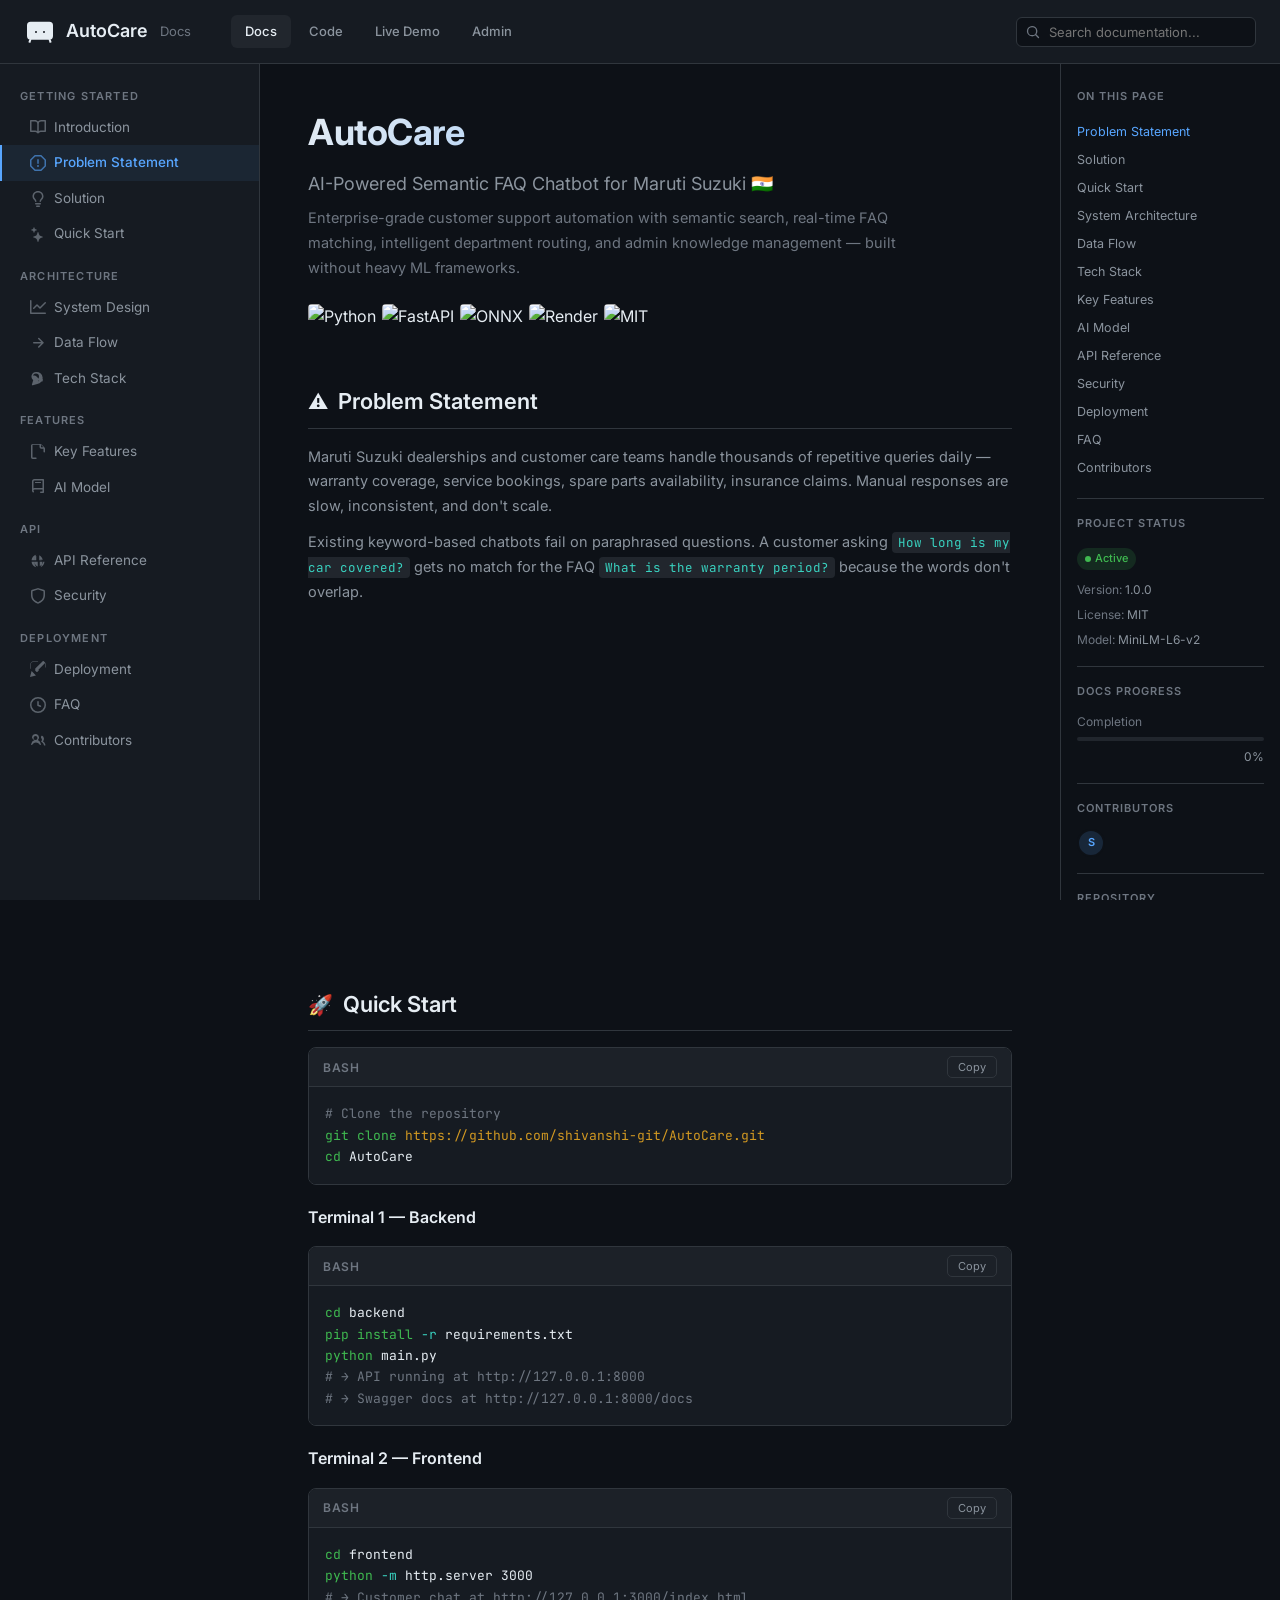
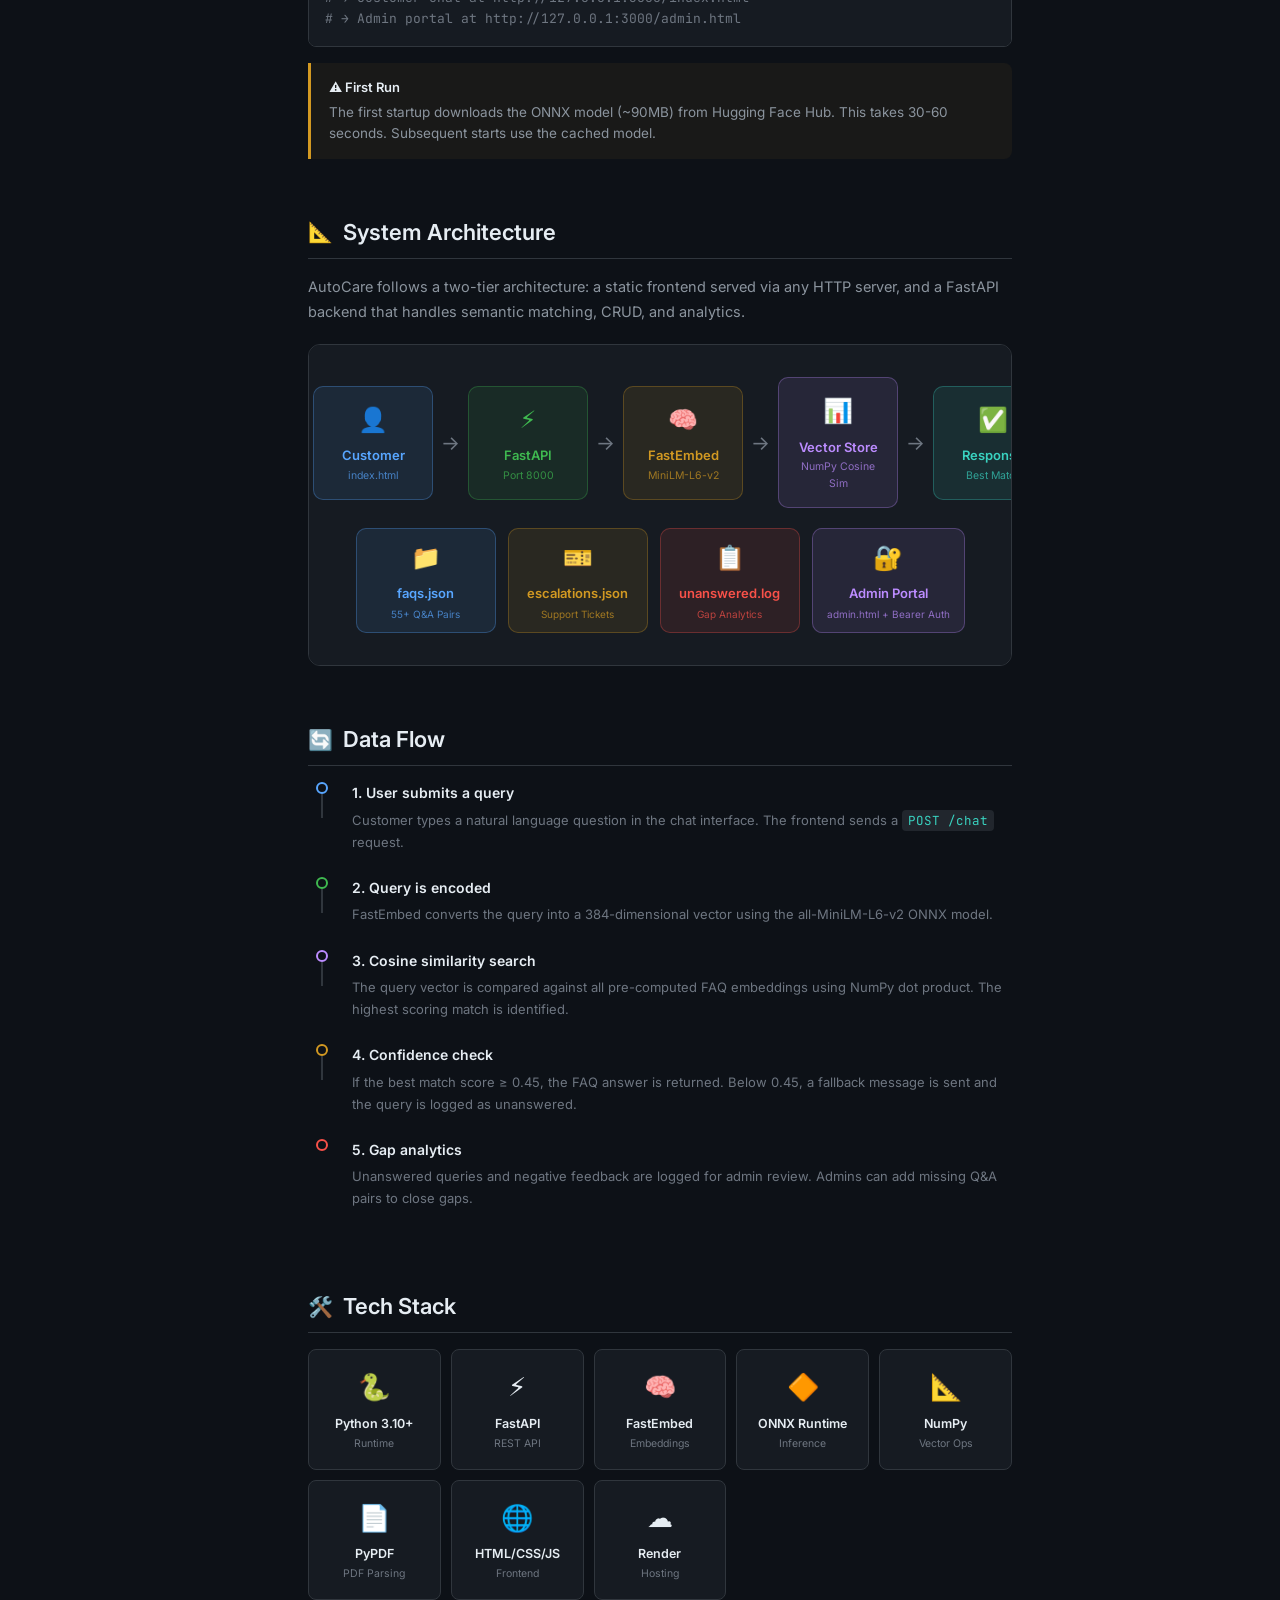
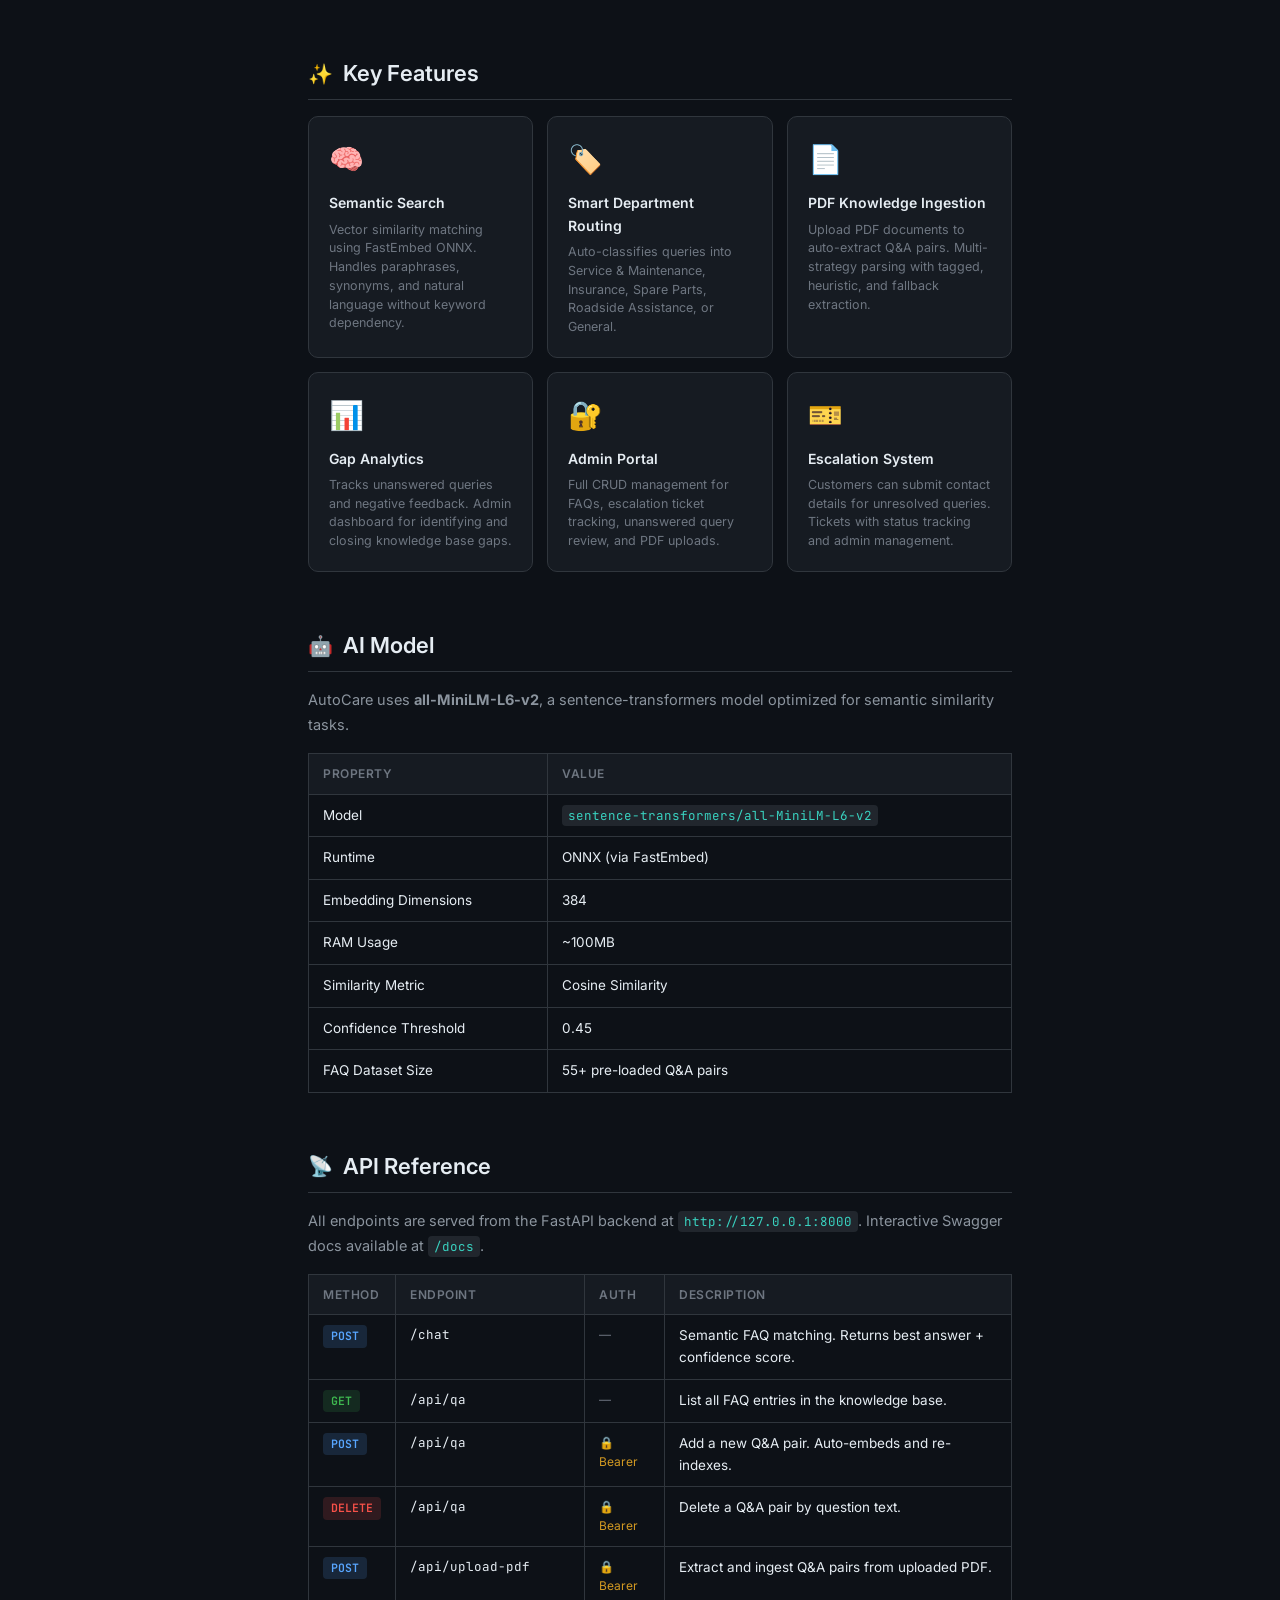
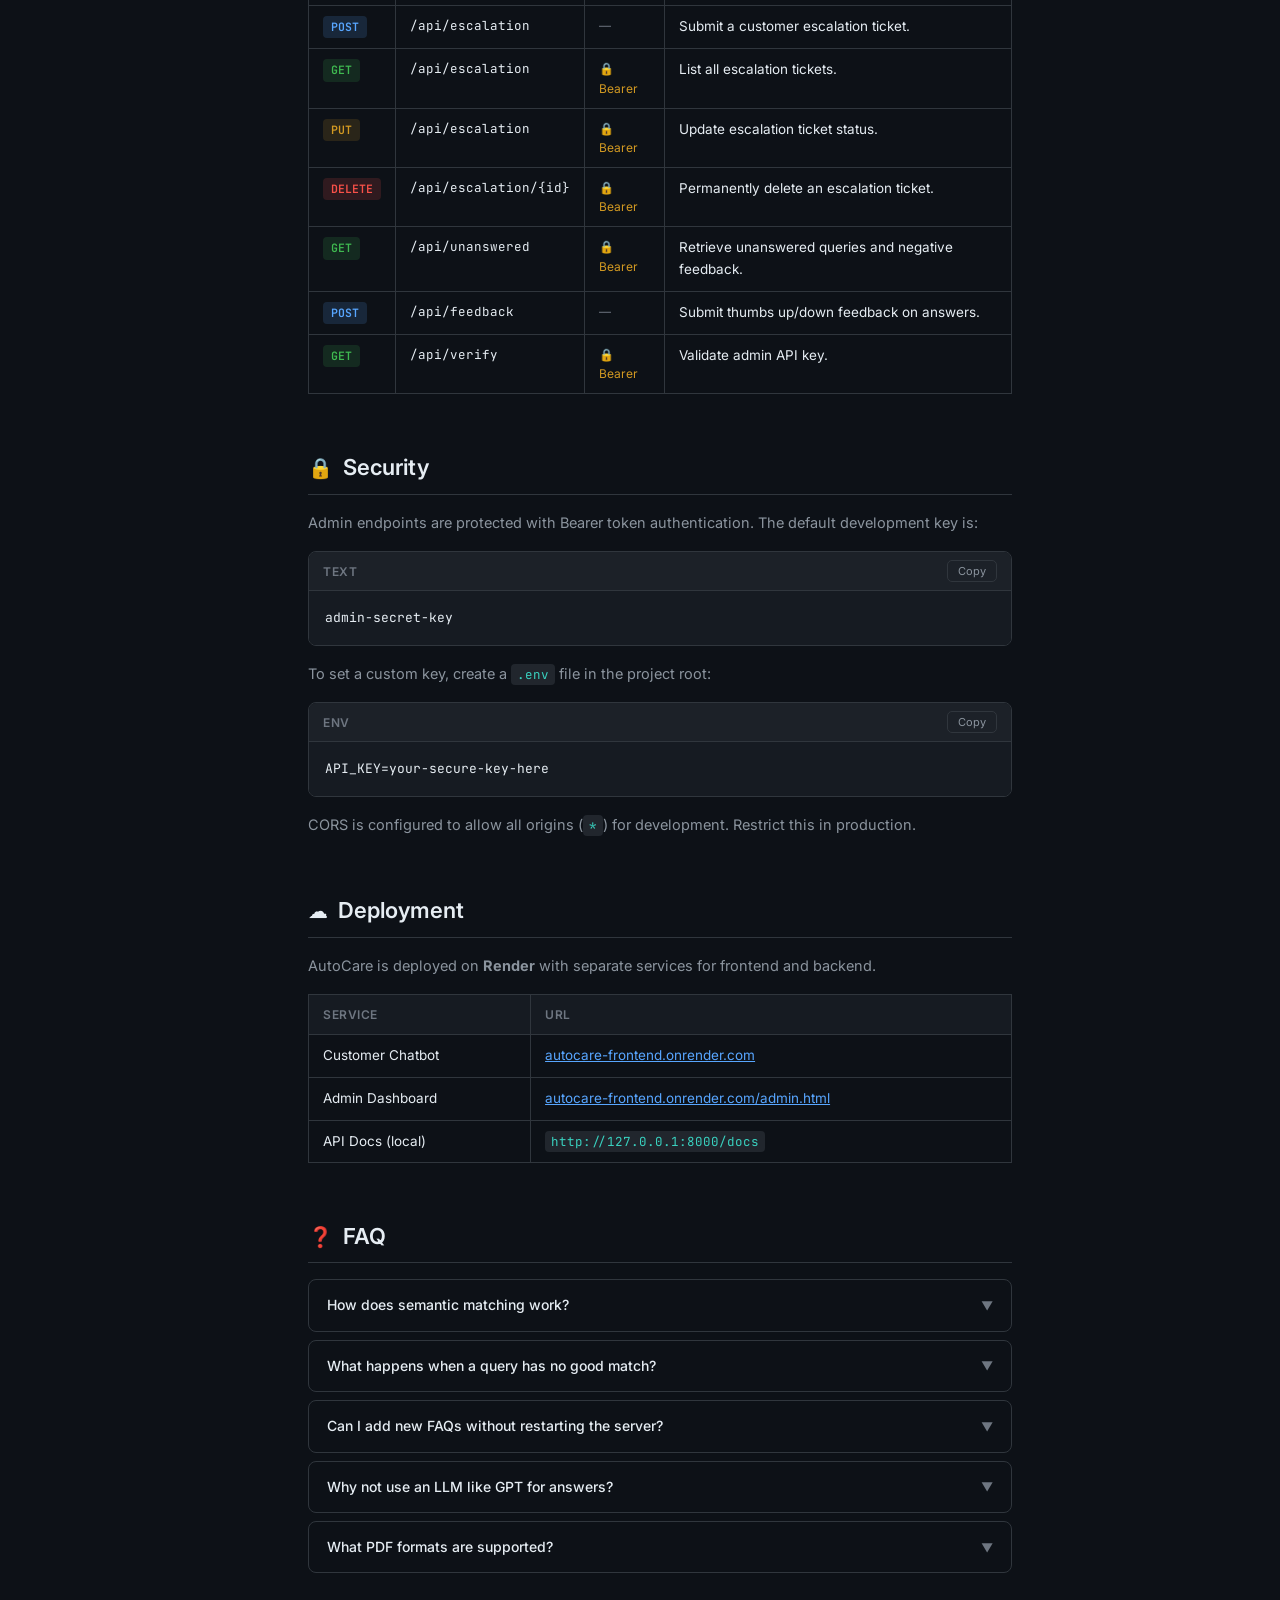
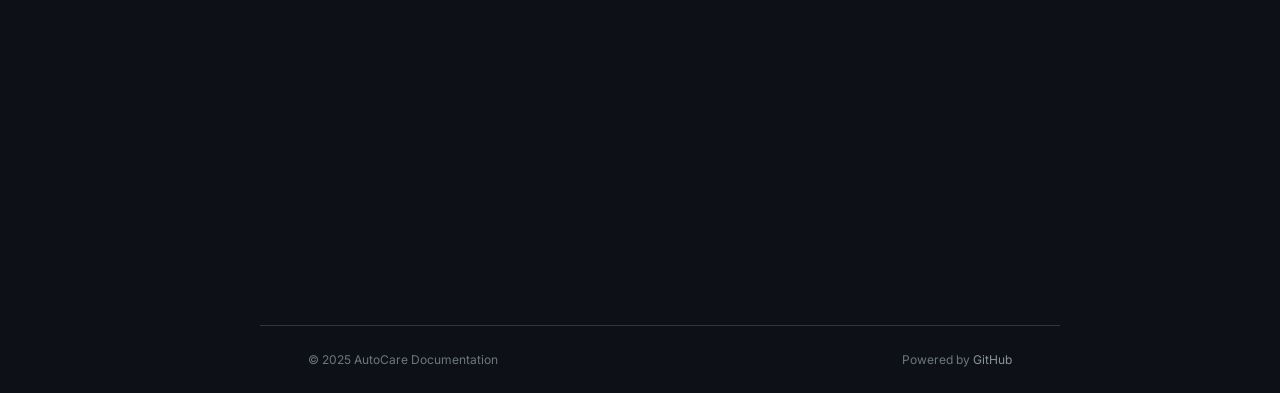
==== index.html @ bcc0ef12 "deploy: b92d2dbecb8e36f8b2dfcc1d4e31502a2086444e" ====
<!DOCTYPE html>
<html lang="en">
<head>
<meta charset="UTF-8">
<meta name="viewport" content="width=device-width, initial-scale=1.0">
<title>AutoCare Docs — AI-Powered FAQ Chatbot</title>
<meta name="description" content="Documentation for AutoCare — semantic FAQ matching chatbot and admin portal for Maruti Suzuki.">
<link rel="preconnect" href="https://fonts.googleapis.com">
<link href="https://fonts.googleapis.com/css2?family=Inter:wght@300;400;500;600;700&family=JetBrains+Mono:wght@400;500&display=swap" rel="stylesheet">
<style>
*,*::before,*::after{box-sizing:border-box;margin:0;padding:0}
:root{
  --bg:#0d1117;--bg-secondary:#161b22;--bg-tertiary:#1c2128;--bg-card:#21262d;
  --border:#30363d;--border-light:#484f58;
  --text:#e6edf3;--text-secondary:#8b949e;--text-muted:#6e7681;
  --accent:#58a6ff;--accent-green:#3fb950;--accent-purple:#bc8cff;
  --accent-orange:#d29922;--accent-red:#f85149;--accent-cyan:#39d2c0;
  --accent-pink:#f778ba;
  --code-bg:#161b22;
  --sidebar-w:260px;--right-sidebar-w:220px;--nav-h:64px;
  --font:'Inter',system-ui,-apple-system,sans-serif;
  --mono:'JetBrains Mono','Fira Code',monospace;
}
html{scroll-behavior:smooth;scroll-padding-top:80px}
body{font-family:var(--font);background:var(--bg);color:var(--text);line-height:1.6;overflow-x:hidden}

/* ===== LOADER ===== */
#loader{position:fixed;inset:0;background:var(--bg);z-index:9999;display:flex;align-items:center;justify-content:center;flex-direction:column;gap:20px;transition:opacity .5s,visibility .5s}
#loader.hidden{opacity:0;visibility:hidden}
.loader-spinner{width:44px;height:44px;border:3px solid var(--border);border-top-color:var(--accent);border-radius:50%;animation:spin .8s linear infinite}
.loader-text{color:var(--text-secondary);font-size:14px;letter-spacing:1px}
@keyframes spin{to{transform:rotate(360deg)}}

/* ===== TOP NAV ===== */
.topnav{position:fixed;top:0;left:0;right:0;height:var(--nav-h);background:var(--bg-secondary);border-bottom:1px solid var(--border);display:flex;align-items:center;padding:0 24px;z-index:100;gap:16px;backdrop-filter:blur(12px)}
.topnav-logo{display:flex;align-items:center;gap:10px;text-decoration:none;color:var(--text);font-weight:600;font-size:18px;flex-shrink:0}
.topnav-logo svg{width:32px;height:32px;fill:var(--text)}
.topnav-tabs{display:flex;gap:4px;margin-left:24px}
.topnav-tab{padding:6px 14px;color:var(--text-secondary);text-decoration:none;font-size:13px;font-weight:500;border-radius:6px;transition:all .2s}
.topnav-tab:hover{background:var(--bg-card);color:var(--text)}
.topnav-tab.active{color:var(--text);background:var(--bg-card)}
.topnav-search{margin-left:auto;position:relative;flex-shrink:0}
.topnav-search input{background:var(--bg);border:1px solid var(--border);border-radius:6px;padding:6px 12px 6px 32px;color:var(--text);font-size:13px;width:240px;outline:none;font-family:var(--font);transition:border-color .2s}
.topnav-search input:focus{border-color:var(--accent)}
.topnav-search svg{position:absolute;left:10px;top:50%;transform:translateY(-50%);width:14px;height:14px;fill:var(--text-muted)}

/* ===== LAYOUT ===== */
.layout{display:flex;margin-top:var(--nav-h);min-height:calc(100vh - var(--nav-h))}

/* ===== LEFT SIDEBAR ===== */
.sidebar{position:fixed;top:var(--nav-h);left:0;width:var(--sidebar-w);height:calc(100vh - var(--nav-h));background:var(--bg-secondary);border-right:1px solid var(--border);overflow-y:auto;padding:16px 0;z-index:50;transition:transform .3s}
.sidebar::-webkit-scrollbar{width:4px}
.sidebar::-webkit-scrollbar-thumb{background:var(--border);border-radius:4px}
.sidebar-group{margin-bottom:8px}
.sidebar-group-title{padding:8px 20px 4px;font-size:11px;font-weight:600;text-transform:uppercase;letter-spacing:1.2px;color:var(--text-muted)}
.sidebar-link{display:flex;align-items:center;gap:8px;padding:7px 20px 7px 28px;font-size:13.5px;color:var(--text-secondary);text-decoration:none;border-left:2px solid transparent;transition:all .15s;cursor:pointer}
.sidebar-link:hover{color:var(--text);background:rgba(88,166,255,.06)}
.sidebar-link.active{color:var(--accent);border-left-color:var(--accent);background:rgba(88,166,255,.08);font-weight:500}
.sidebar-link svg{width:16px;height:16px;flex-shrink:0;opacity:.6}

/* ===== MAIN CONTENT ===== */
.main{margin-left:var(--sidebar-w);margin-right:var(--right-sidebar-w);flex:1;padding:40px 48px 80px;max-width:900px;min-width:0}

/* ===== RIGHT SIDEBAR ===== */
.right-sidebar{position:fixed;top:var(--nav-h);right:0;width:var(--right-sidebar-w);height:calc(100vh - var(--nav-h));padding:24px 16px;overflow-y:auto;border-left:1px solid var(--border);background:var(--bg)}
.right-sidebar::-webkit-scrollbar{width:4px}
.right-sidebar::-webkit-scrollbar-thumb{background:var(--border);border-radius:4px}
.right-title{font-size:11px;font-weight:600;text-transform:uppercase;letter-spacing:1px;color:var(--text-muted);margin-bottom:12px}
.right-link{display:block;padding:4px 0;font-size:12.5px;color:var(--text-secondary);text-decoration:none;transition:color .15s}
.right-link:hover,.right-link.active{color:var(--accent)}
.right-divider{border:none;border-top:1px solid var(--border);margin:16px 0}
.right-meta{font-size:12px;color:var(--text-muted);margin-bottom:6px}
.right-meta span{color:var(--text-secondary)}
.status-badge{display:inline-flex;align-items:center;gap:4px;font-size:11px;font-weight:500;padding:2px 8px;border-radius:12px;background:rgba(63,185,80,.15);color:var(--accent-green)}
.status-dot{width:6px;height:6px;border-radius:50%;background:var(--accent-green);animation:pulse-dot 2s infinite}
@keyframes pulse-dot{0%,100%{opacity:1}50%{opacity:.4}}
.contributor-row{display:flex;gap:-4px;margin-top:8px}
.contributor-avatar{width:28px;height:28px;border-radius:50%;background:var(--bg-card);border:2px solid var(--bg);display:flex;align-items:center;justify-content:center;font-size:11px;font-weight:600;color:var(--accent);margin-left:-6px}
.contributor-avatar:first-child{margin-left:0}
.progress-bar{height:4px;background:var(--bg-card);border-radius:4px;overflow:hidden;margin:6px 0}
.progress-fill{height:100%;border-radius:4px;background:linear-gradient(90deg,var(--accent),var(--accent-green));transition:width 1.5s ease}

/* ===== SECTION STYLES ===== */
.section{margin-bottom:56px;opacity:0;transform:translateY(16px);transition:opacity .5s,transform .5s}
.section.visible{opacity:1;transform:translateY(0)}

h1{font-size:36px;font-weight:700;letter-spacing:-.5px;margin-bottom:8px;background:linear-gradient(135deg,var(--text),var(--accent));-webkit-background-clip:text;-webkit-text-fill-color:transparent;background-clip:text}
.subtitle{font-size:18px;color:var(--text-secondary);font-weight:400;margin-bottom:8px}
.description{font-size:14.5px;color:var(--text-muted);line-height:1.7;margin-bottom:24px;max-width:640px}
h2{font-size:22px;font-weight:600;margin-bottom:16px;padding-bottom:8px;border-bottom:1px solid var(--border);display:flex;align-items:center;gap:10px}
h2 .section-icon{font-size:20px}
h3{font-size:16px;font-weight:600;margin:20px 0 10px;color:var(--text)}
p{font-size:14.5px;color:var(--text-secondary);margin-bottom:12px;line-height:1.7}

/* ===== BADGE ROW ===== */
.badge-row{display:flex;flex-wrap:wrap;gap:6px;margin-bottom:28px}
.badge{height:24px;border-radius:4px}

/* ===== ARCHITECTURE DIAGRAM ===== */
.arch-diagram{background:var(--bg-secondary);border:1px solid var(--border);border-radius:12px;padding:32px 24px;margin:20px 0;overflow-x:auto}
.arch-flow{display:flex;align-items:center;justify-content:center;gap:0;flex-wrap:nowrap;min-width:700px}
.arch-node{padding:14px 18px;border-radius:10px;text-align:center;min-width:120px;position:relative;border:1px solid;transition:transform .2s,box-shadow .2s}
.arch-node:hover{transform:translateY(-2px);box-shadow:0 8px 24px rgba(0,0,0,.3)}
.arch-node .node-icon{font-size:24px;margin-bottom:6px}
.arch-node .node-title{font-size:13px;font-weight:600;margin-bottom:2px}
.arch-node .node-sub{font-size:10.5px;opacity:.7}
.node-blue{background:rgba(88,166,255,.1);border-color:rgba(88,166,255,.3);color:var(--accent)}
.node-green{background:rgba(63,185,80,.1);border-color:rgba(63,185,80,.3);color:var(--accent-green)}
.node-orange{background:rgba(210,153,34,.1);border-color:rgba(210,153,34,.3);color:var(--accent-orange)}
.node-purple{background:rgba(188,140,255,.1);border-color:rgba(188,140,255,.3);color:var(--accent-purple)}
.node-cyan{background:rgba(57,210,192,.1);border-color:rgba(57,210,192,.3);color:var(--accent-cyan)}
.node-red{background:rgba(248,81,73,.1);border-color:rgba(248,81,73,.3);color:var(--accent-red)}
.arch-arrow{color:var(--text-muted);font-size:20px;padding:0 8px;flex-shrink:0}
.arch-storage{display:flex;gap:12px;justify-content:center;margin-top:20px;flex-wrap:wrap}
.arch-storage .arch-node{min-width:140px;padding:10px 14px}
.arch-storage .node-sub{font-size:10px}

/* ===== FEATURE CARDS ===== */
.feature-grid{display:grid;grid-template-columns:repeat(auto-fit,minmax(220px,1fr));gap:14px;margin:16px 0}
.feature-card{background:var(--bg-secondary);border:1px solid var(--border);border-radius:10px;padding:20px;transition:all .25s;cursor:default;position:relative;overflow:hidden}
.feature-card::before{content:'';position:absolute;top:0;left:0;right:0;height:2px;background:linear-gradient(90deg,var(--accent),var(--accent-green));opacity:0;transition:opacity .25s}
.feature-card:hover{border-color:var(--border-light);transform:translateY(-2px);box-shadow:0 8px 24px rgba(0,0,0,.2)}
.feature-card:hover::before{opacity:1}
.feature-icon{font-size:28px;margin-bottom:10px}
.feature-card h4{font-size:14px;font-weight:600;margin-bottom:6px}
.feature-card p{font-size:12.5px;color:var(--text-muted);margin:0;line-height:1.5}

/* ===== CODE BLOCKS ===== */
.code-block{position:relative;margin:16px 0;border-radius:8px;overflow:hidden;border:1px solid var(--border)}
.code-header{display:flex;align-items:center;justify-content:space-between;padding:8px 14px;background:var(--bg-tertiary);border-bottom:1px solid var(--border);font-size:12px;color:var(--text-muted)}
.code-header .lang{font-weight:600;text-transform:uppercase;letter-spacing:.5px}
.copy-btn{background:none;border:1px solid var(--border);border-radius:5px;color:var(--text-secondary);font-size:11px;padding:3px 10px;cursor:pointer;font-family:var(--font);transition:all .2s}
.copy-btn:hover{border-color:var(--accent);color:var(--accent)}
.copy-btn.copied{color:var(--accent-green);border-color:var(--accent-green)}
pre{background:var(--code-bg);padding:16px;overflow-x:auto;margin:0;font-family:var(--mono);font-size:13px;line-height:1.65;color:var(--text)}
pre .comment{color:var(--text-muted)}
pre .cmd{color:var(--accent-green)}
pre .flag{color:var(--accent-cyan)}
pre .url{color:var(--accent-orange)}
pre .string{color:var(--accent-cyan)}

/* ===== TABLES ===== */
.api-table{width:100%;border-collapse:collapse;font-size:13.5px;margin:16px 0}
.api-table th{text-align:left;padding:10px 14px;background:var(--bg-secondary);border:1px solid var(--border);font-weight:600;font-size:12px;text-transform:uppercase;letter-spacing:.5px;color:var(--text-muted)}
.api-table td{padding:10px 14px;border:1px solid var(--border);vertical-align:top}
.api-table tr:hover td{background:rgba(88,166,255,.03)}
.method{font-family:var(--mono);font-size:11.5px;font-weight:600;padding:2px 8px;border-radius:4px;display:inline-block}
.method-get{background:rgba(63,185,80,.15);color:var(--accent-green)}
.method-post{background:rgba(88,166,255,.15);color:var(--accent)}
.method-put{background:rgba(210,153,34,.15);color:var(--accent-orange)}
.method-delete{background:rgba(248,81,73,.15);color:var(--accent-red)}
.api-path{font-family:var(--mono);font-size:12.5px;color:var(--text)}
.auth-yes{color:var(--accent-orange);font-size:12px}
.auth-no{color:var(--text-muted);font-size:12px}

/* ===== TECH STACK ===== */
.tech-grid{display:grid;grid-template-columns:repeat(auto-fill,minmax(130px,1fr));gap:10px;margin:16px 0}
.tech-card{background:var(--bg-secondary);border:1px solid var(--border);border-radius:8px;padding:16px 12px;text-align:center;transition:all .2s}
.tech-card:hover{border-color:var(--border-light);transform:translateY(-1px)}
.tech-card .tech-emoji{font-size:26px;margin-bottom:6px}
.tech-card .tech-name{font-size:12.5px;font-weight:600;margin-bottom:2px}
.tech-card .tech-desc{font-size:10.5px;color:var(--text-muted)}

/* ===== DATA FLOW ===== */
.flow-steps{display:flex;flex-direction:column;gap:0;margin:16px 0}
.flow-step{display:flex;align-items:flex-start;gap:16px;position:relative}
.flow-step-line{width:28px;display:flex;flex-direction:column;align-items:center;flex-shrink:0}
.flow-dot{width:12px;height:12px;border-radius:50%;border:2px solid var(--accent);background:var(--bg);z-index:1;flex-shrink:0}
.flow-dot.green{border-color:var(--accent-green)}
.flow-dot.purple{border-color:var(--accent-purple)}
.flow-dot.orange{border-color:var(--accent-orange)}
.flow-dot.red{border-color:var(--accent-red)}
.flow-connector{width:2px;flex:1;background:var(--border);min-height:24px}
.flow-content{padding-bottom:24px;flex:1}
.flow-content h4{font-size:14px;font-weight:600;margin-bottom:4px}
.flow-content p{font-size:13px;color:var(--text-muted);margin:0}

/* ===== ALERT/CALLOUT ===== */
.callout{border-left:3px solid;border-radius:0 8px 8px 0;padding:14px 18px;margin:16px 0;font-size:13.5px}
.callout-info{border-color:var(--accent);background:rgba(88,166,255,.06);color:var(--text-secondary)}
.callout-warn{border-color:var(--accent-orange);background:rgba(210,153,34,.06);color:var(--text-secondary)}
.callout-title{font-weight:600;color:var(--text);margin-bottom:4px;display:flex;align-items:center;gap:6px;font-size:13px}
.inline-code{font-family:var(--mono);font-size:12.5px;background:var(--bg-card);padding:2px 6px;border-radius:4px;color:var(--accent-cyan)}

/* ===== FAQ ===== */
.faq-item{border:1px solid var(--border);border-radius:8px;margin-bottom:8px;overflow:hidden;transition:border-color .2s}
.faq-item:hover{border-color:var(--border-light)}
.faq-q{padding:14px 18px;font-size:14px;font-weight:500;cursor:pointer;display:flex;align-items:center;justify-content:space-between;transition:background .15s;user-select:none}
.faq-q:hover{background:rgba(88,166,255,.04)}
.faq-arrow{font-size:12px;color:var(--text-muted);transition:transform .25s}
.faq-item.open .faq-arrow{transform:rotate(180deg)}
.faq-a{max-height:0;overflow:hidden;transition:max-height .3s ease;padding:0 18px}
.faq-item.open .faq-a{max-height:200px;padding:0 18px 14px}
.faq-a p{font-size:13px;color:var(--text-muted);margin:0}

/* ===== FOOTER ===== */
.footer{margin-left:var(--sidebar-w);margin-right:var(--right-sidebar-w);padding:24px 48px;border-top:1px solid var(--border);display:flex;align-items:center;justify-content:space-between;font-size:12px;color:var(--text-muted)}
.footer a{color:var(--text-secondary);text-decoration:none}
.footer a:hover{color:var(--accent)}

/* ===== SCROLLBAR ===== */
::-webkit-scrollbar{width:8px;height:8px}
::-webkit-scrollbar-track{background:var(--bg)}
::-webkit-scrollbar-thumb{background:var(--border);border-radius:4px}
::-webkit-scrollbar-thumb:hover{background:var(--border-light)}

/* ===== RESPONSIVE ===== */
@media(max-width:1100px){
  .right-sidebar{display:none}
  .main{margin-right:0}
}
@media(max-width:800px){
  .sidebar{transform:translateX(-100%)}
  .sidebar.mobile-open{transform:translateX(0)}
  .main{margin-left:0;padding:24px 20px 60px}
  .topnav-tabs{display:none}
  .footer{margin-left:0;margin-right:0;padding:24px 20px}
  .mobile-toggle{display:flex !important}
}
.mobile-toggle{display:none;background:none;border:none;color:var(--text);cursor:pointer;padding:4px}
</style>
</head>
<body>

<!-- LOADER -->
<div id="loader">
  <div class="loader-spinner"></div>
  <div class="loader-text">Loading AutoCare Docs</div>
</div>

<!-- TOP NAV -->
<nav class="topnav">
  <button class="mobile-toggle" onclick="document.querySelector('.sidebar').classList.toggle('mobile-open')">
    <svg width="20" height="20" viewBox="0 0 16 16" fill="currentColor"><path d="M1 2.75A.75.75 0 0 1 1.75 2h12.5a.75.75 0 0 1 0 1.5H1.75A.75.75 0 0 1 1 2.75Zm0 5A.75.75 0 0 1 1.75 7h12.5a.75.75 0 0 1 0 1.5H1.75A.75.75 0 0 1 1 7.75ZM1.75 12h12.5a.75.75 0 0 1 0 1.5H1.75a.75.75 0 0 1 0-1.5Z"/></svg>
  </button>
  <a href="#" class="topnav-logo">
    <svg viewBox="0 0 24 24" fill="none" stroke="currentColor" stroke-width="1.5"><path d="M5 17h14M5 17a2 2 0 0 1-2-2V7a2 2 0 0 1 2-2h14a2 2 0 0 1 2 2v8a2 2 0 0 1-2 2M5 17l-1 3m15-3l1 3M9 13.5a1.5 1.5 0 1 0 0-3 1.5 1.5 0 0 0 0 3ZM15 13.5a1.5 1.5 0 1 0 0-3 1.5 1.5 0 0 0 0 3Z"/></svg>
    AutoCare <span style="font-weight:400;color:var(--text-muted);font-size:13px;margin-left:2px">Docs</span>
  </a>
  <div class="topnav-tabs">
    <a href="#" class="topnav-tab active">Docs</a>
    <a href="https://github.com/shivanshi-git/AutoCare" target="_blank" class="topnav-tab">Code</a>
    <a href="https://autocare-frontend.onrender.com/" target="_blank" class="topnav-tab">Live Demo</a>
    <a href="https://autocare-frontend.onrender.com/admin.html" target="_blank" class="topnav-tab">Admin</a>
  </div>
  <div class="topnav-search">
    <svg viewBox="0 0 16 16"><path d="M10.68 11.74a6 6 0 0 1-7.922-8.982 6 6 0 0 1 8.982 7.922l3.04 3.04a.749.749 0 1 1-1.06 1.06l-3.04-3.04ZM11.5 7a4.499 4.499 0 1 0-8.997 0A4.499 4.499 0 0 0 11.5 7Z"/></svg>
    <input type="text" placeholder="Search documentation..." id="searchInput">
  </div>
</nav>

<!-- LAYOUT -->
<div class="layout">

  <!-- LEFT SIDEBAR -->
  <aside class="sidebar" id="sidebar">
    <div class="sidebar-group">
      <div class="sidebar-group-title">Getting Started</div>
      <a class="sidebar-link active" data-section="introduction" onclick="navigateTo('introduction')">
        <svg viewBox="0 0 16 16" fill="currentColor"><path d="M0 1.75A.75.75 0 0 1 .75 1h4.253c1.227 0 2.317.59 3 1.501A3.744 3.744 0 0 1 11.006 1h4.245a.75.75 0 0 1 .75.75v10.5a.75.75 0 0 1-.75.75h-4.507a2.25 2.25 0 0 0-1.591.659l-.622.621a.75.75 0 0 1-1.06 0l-.623-.621A2.25 2.25 0 0 0 5.258 13H.75a.75.75 0 0 1-.75-.75Zm7.251 10.324.004-5.073-.002-2.253A2.25 2.25 0 0 0 5.003 2.5H1.5v9h3.757a3.75 3.75 0 0 1 1.994.574ZM8.755 4.75l-.004 7.322a3.752 3.752 0 0 1 1.992-.572H14.5v-9h-3.495a2.25 2.25 0 0 0-2.25 2.25Z"/></svg>
        Introduction
      </a>
      <a class="sidebar-link" data-section="problem" onclick="navigateTo('problem')">
        <svg viewBox="0 0 16 16" fill="currentColor"><path d="M4.47.22A.749.749 0 0 1 5 0h6c.199 0 .389.079.53.22l4.25 4.25c.141.14.22.331.22.53v6a.749.749 0 0 1-.22.53l-4.25 4.25A.749.749 0 0 1 11 16H5a.749.749 0 0 1-.53-.22L.22 11.53A.749.749 0 0 1 0 11V5c0-.199.079-.389.22-.53Zm.84 1.28L1.5 5.31v5.38l3.81 3.81h5.38l3.81-3.81V5.31L10.69 1.5ZM8 4a.75.75 0 0 1 .75.75v3.5a.75.75 0 0 1-1.5 0v-3.5A.75.75 0 0 1 8 4Zm0 8a1 1 0 1 1 0-2 1 1 0 0 1 0 2Z"/></svg>
        Problem Statement
      </a>
      <a class="sidebar-link" data-section="solution" onclick="navigateTo('solution')">
        <svg viewBox="0 0 16 16" fill="currentColor"><path d="M8 1.5c-2.363 0-4 1.69-4 3.75 0 .984.424 1.625.984 2.304l.214.253c.223.264.47.556.673.848.284.411.537.896.621 1.49a.75.75 0 0 1-1.484.211c-.04-.282-.163-.547-.37-.847a8.456 8.456 0 0 0-.542-.68c-.084-.1-.173-.205-.268-.32C3.201 7.75 2.5 6.766 2.5 5.25 2.5 2.31 4.863 0 8 0s5.5 2.31 5.5 5.25c0 1.516-.701 2.5-1.328 3.259-.095.115-.184.22-.268.319-.207.245-.383.453-.541.681-.208.3-.33.565-.37.847a.751.751 0 0 1-1.485-.212c.084-.593.337-1.078.621-1.489.203-.292.45-.584.673-.848.075-.088.147-.173.213-.253.561-.679.985-1.32.985-2.304 0-2.06-1.637-3.75-4-3.75ZM5.75 12h4.5a.75.75 0 0 1 0 1.5h-4.5a.75.75 0 0 1 0-1.5ZM6 15.25a.75.75 0 0 1 .75-.75h2.5a.75.75 0 0 1 0 1.5h-2.5a.75.75 0 0 1-.75-.75Z"/></svg>
        Solution
      </a>
      <a class="sidebar-link" data-section="quickstart" onclick="navigateTo('quickstart')">
        <svg viewBox="0 0 16 16" fill="currentColor"><path d="M7.657 6.247c.11-.33.576-.33.686 0l.645 1.937a2.89 2.89 0 0 0 1.829 1.828l1.936.645c.33.11.33.576 0 .686l-1.937.645a2.89 2.89 0 0 0-1.828 1.829l-.645 1.936a.361.361 0 0 1-.686 0l-.645-1.937a2.89 2.89 0 0 0-1.828-1.828l-1.937-.645a.361.361 0 0 1 0-.686l1.937-.645a2.89 2.89 0 0 0 1.828-1.829ZM3.794 1.148a.217.217 0 0 1 .412 0l.387 1.162c.173.518.545.89 1.063 1.063l1.162.387a.217.217 0 0 1 0 .412l-1.162.387A1.734 1.734 0 0 0 4.593 5.62l-.387 1.162a.217.217 0 0 1-.412 0L3.407 5.62a1.734 1.734 0 0 0-1.063-1.063l-1.162-.387a.217.217 0 0 1 0-.412l1.162-.387A1.734 1.734 0 0 0 3.407 2.31Z"/></svg>
        Quick Start
      </a>
    </div>
    <div class="sidebar-group">
      <div class="sidebar-group-title">Architecture</div>
      <a class="sidebar-link" data-section="architecture" onclick="navigateTo('architecture')">
        <svg viewBox="0 0 16 16" fill="currentColor"><path d="M1.5 1.75V13.5h13.75a.75.75 0 0 1 0 1.5H.75a.75.75 0 0 1-.75-.75V1.75a.75.75 0 0 1 1.5 0Zm14.28 2.53-5.25 5.25a.75.75 0 0 1-1.06 0L7 7.06 4.28 9.78a.751.751 0 0 1-1.042-.018.751.751 0 0 1-.018-1.042l3.25-3.25a.75.75 0 0 1 1.06 0L10 7.94l4.72-4.72a.751.751 0 0 1 1.042.018.751.751 0 0 1 .018 1.042Z"/></svg>
        System Design
      </a>
      <a class="sidebar-link" data-section="dataflow" onclick="navigateTo('dataflow')">
        <svg viewBox="0 0 16 16" fill="currentColor"><path d="M8.22 2.97a.75.75 0 0 1 1.06 0l4.25 4.25a.75.75 0 0 1 0 1.06l-4.25 4.25a.751.751 0 0 1-1.042-.018.751.751 0 0 1-.018-1.042l2.97-2.97H3.75a.75.75 0 0 1 0-1.5h7.44L8.22 4.03a.75.75 0 0 1 0-1.06Z"/></svg>
        Data Flow
      </a>
      <a class="sidebar-link" data-section="techstack" onclick="navigateTo('techstack')">
        <svg viewBox="0 0 16 16" fill="currentColor"><path d="M9 5.5a3 3 0 1 1-6 0 3 3 0 0 1 6 0Zm-.79 5.373A4.501 4.501 0 0 0 1.5 5.5a4.5 4.5 0 0 0 6.71 3.912.749.749 0 0 1 .553-.063l3.7 1.106.552-1.845-1.478-1.478a.75.75 0 0 1-.19-.726ZM6 1a4.5 4.5 0 0 0-2.764 8.049l-1.297 4.333a.75.75 0 0 0 .95.944l4.333-1.297A4.5 4.5 0 0 0 6 1Z"/></svg>
        Tech Stack
      </a>
    </div>
    <div class="sidebar-group">
      <div class="sidebar-group-title">Features</div>
      <a class="sidebar-link" data-section="features" onclick="navigateTo('features')">
        <svg viewBox="0 0 16 16" fill="currentColor"><path d="M2.5 1.75v11.5c0 .138.112.25.25.25h3.17a.75.75 0 0 1 0 1.5H2.75A1.75 1.75 0 0 1 1 13.25V1.75C1 .784 1.784 0 2.75 0h7.586c.464 0 .909.184 1.237.513l2.914 2.914c.329.328.513.773.513 1.237v3.086a.75.75 0 0 1-1.5 0V4.75h-2.25A1.75 1.75 0 0 1 9.5 3V.75H2.75a.25.25 0 0 0-.25.25ZM11 .75v2.25c0 .138.112.25.25.25h2.25L11 .75Z"/></svg>
        Key Features
      </a>
      <a class="sidebar-link" data-section="aimodel" onclick="navigateTo('aimodel')">
        <svg viewBox="0 0 16 16" fill="currentColor"><path d="M2 2.5A2.5 2.5 0 0 1 4.5 0h8.75a.75.75 0 0 1 .75.75v12.5a.75.75 0 0 1-.75.75h-2.5a.75.75 0 0 1 0-1.5h1.75v-2h-8a1 1 0 0 0-.714 1.7.75.75 0 1 1-1.072 1.05A2.495 2.495 0 0 1 2 11.5Zm10.5-1h-8a1 1 0 0 0-1 1v6.708A2.486 2.486 0 0 1 4.5 9h8ZM5 3.25a.25.25 0 0 1 .25-.25h5.5a.25.25 0 0 1 .25.25v.5a.25.25 0 0 1-.25.25h-5.5A.25.25 0 0 1 5 3.75Z"/></svg>
        AI Model
      </a>
    </div>
    <div class="sidebar-group">
      <div class="sidebar-group-title">API</div>
      <a class="sidebar-link" data-section="api" onclick="navigateTo('api')">
        <svg viewBox="0 0 16 16" fill="currentColor"><path d="M1.543 7.25h2.733c.144-2.074.866-3.756 1.58-4.948.12-.197.237-.381.348-.55A6.498 6.498 0 0 0 1.543 7.25ZM2.733 8.75H1.543a6.498 6.498 0 0 0 4.69 5.503 11.95 11.95 0 0 1-.33-.53c-.727-1.222-1.468-2.94-1.617-4.973h-.553Zm1.504 0h3.514V13.5c-.663-.06-1.457-.497-2.283-1.636-.452-.625-.832-1.397-1.12-2.258-.037-.11-.072-.221-.111-.356Zm5.018 0h3.202c-.149 2.033-.89 3.751-1.617 4.972a12.37 12.37 0 0 1-.329.531A6.498 6.498 0 0 0 14.457 8.75h-1.19c-.042.135-.077.246-.114.356-.288.861-.668 1.633-1.12 2.258-.826 1.139-1.62 1.576-2.283 1.636V8.75Zm3.202-1.5h-3.2V2.5c.663.06 1.457.497 2.283 1.636.452.625.832 1.397 1.12 2.258.037.11.071.221.111.356H9.255Zm-4.714 0H4.24c.149-2.033.89-3.751 1.617-4.972.107-.18.22-.35.33-.53A6.498 6.498 0 0 0 1.543 7.25h1.19c.043-.135.077-.246.114-.356.288-.861.668-1.633 1.12-2.258C4.793 3.497 5.587 3.06 6.25 3v4.25h-.486Z"/></svg>
        API Reference
      </a>
      <a class="sidebar-link" data-section="security" onclick="navigateTo('security')">
        <svg viewBox="0 0 16 16" fill="currentColor"><path d="M7.467.133a1.748 1.748 0 0 1 1.066 0l5.25 1.68A1.75 1.75 0 0 1 15 3.48V7c0 1.566-.32 3.182-1.303 4.682-.983 1.498-2.585 2.813-5.032 3.855a1.697 1.697 0 0 1-1.33 0c-2.447-1.042-4.049-2.357-5.032-3.855C1.32 10.182 1 8.566 1 7V3.48a1.75 1.75 0 0 1 1.217-1.667Zm.61 1.429a.25.25 0 0 0-.153 0l-5.25 1.68a.25.25 0 0 0-.174.238V7c0 1.358.275 2.666 1.057 3.86.784 1.194 2.121 2.34 4.366 3.297a.2.2 0 0 0 .154 0c2.245-.956 3.582-2.104 4.366-3.298C13.225 9.666 13.5 8.36 13.5 7V3.48a.251.251 0 0 0-.174-.237Z"/></svg>
        Security
      </a>
    </div>
    <div class="sidebar-group">
      <div class="sidebar-group-title">Deployment</div>
      <a class="sidebar-link" data-section="deployment" onclick="navigateTo('deployment')">
        <svg viewBox="0 0 16 16" fill="currentColor"><path d="M1 7.775V2.75C1 1.784 1.784 1 2.75 1h5.025l.5-.5h-5.525C1.784.5.5 1.784.5 2.75v5.025ZM1.573 10.024l-1.573 5.976 5.976-1.573ZM9.15 1H13.25C14.216 1 15 1.784 15 2.75v4.1l.5-.5V2.75c0-.966-.784-1.75-1.75-1.75H9.65Z"/><path d="m5.258 7.51.052.053 7.4-7.4a.749.749 0 0 1 1.06 0l1.06 1.06a.749.749 0 0 1 0 1.06l-7.4 7.4.053.053 1.06-1.06a.749.749 0 0 1 0 1.06l-1.06 1.06a.749.749 0 0 1-1.06 0L5.258 9.63Z"/></svg>
        Deployment
      </a>
      <a class="sidebar-link" data-section="faq" onclick="navigateTo('faq')">
        <svg viewBox="0 0 16 16" fill="currentColor"><path d="M8 0a8 8 0 1 1 0 16A8 8 0 0 1 8 0ZM1.5 8a6.5 6.5 0 1 0 13 0 6.5 6.5 0 0 0-13 0Zm7.25-3.25v2.992l2.028.812a.75.75 0 0 1-.557 1.392l-2.5-1A.751.751 0 0 1 7.25 8.25v-3.5a.75.75 0 0 1 1.5 0Z"/></svg>
        FAQ
      </a>
      <a class="sidebar-link" data-section="contributors" onclick="navigateTo('contributors')">
        <svg viewBox="0 0 16 16" fill="currentColor"><path d="M2 5.5a3.5 3.5 0 1 1 5.898 2.549 5.508 5.508 0 0 1 3.034 4.084.75.75 0 1 1-1.482.235 4.001 4.001 0 0 0-6.9 0 .75.75 0 0 1-1.482-.236A5.507 5.507 0 0 1 4.6 8.049 3.5 3.5 0 0 1 2 5.5ZM5.5 4a2 2 0 1 0 0 4 2 2 0 0 0 0-4Zm5.667.083a.75.75 0 0 1 1.032-.25 3.501 3.501 0 0 1 .78 5.396 5.49 5.49 0 0 1 2.404 3.404.75.75 0 0 1-1.462.342 3.99 3.99 0 0 0-2.265-2.867.75.75 0 0 1-.258-1.143 2.001 2.001 0 0 0-.018-2.632.75.75 0 0 1-.25-1.032Z"/></svg>
        Contributors
      </a>
    </div>
  </aside>

  <!-- MAIN CONTENT -->
  <main class="main" id="mainContent">

    <!-- INTRODUCTION -->
    <div class="section" id="introduction">
      <h1>AutoCare</h1>
      <div class="subtitle">AI-Powered Semantic FAQ Chatbot for Maruti Suzuki 🇮🇳</div>
      <p class="description">Enterprise-grade customer support automation with semantic search, real-time FAQ matching, intelligent department routing, and admin knowledge management — built without heavy ML frameworks.</p>
      <div class="badge-row">
        <img class="badge" src="https://img.shields.io/badge/Python-3.10+-3776AB?style=flat-square&logo=python&logoColor=white" alt="Python">
        <img class="badge" src="https://img.shields.io/badge/FastAPI-009688?style=flat-square&logo=fastapi&logoColor=white" alt="FastAPI">
        <img class="badge" src="https://img.shields.io/badge/FastEmbed-ONNX-FF6F00?style=flat-square&logo=onnx&logoColor=white" alt="ONNX">
        <img class="badge" src="https://img.shields.io/badge/Render-Deployed-46E3B7?style=flat-square&logo=render&logoColor=white" alt="Render">
        <img class="badge" src="https://img.shields.io/badge/License-MIT-green?style=flat-square" alt="MIT">
      </div>
    </div>

    <!-- PROBLEM -->
    <div class="section" id="problem">
      <h2><span class="section-icon">⚠️</span> Problem Statement</h2>
      <p>Maruti Suzuki dealerships and customer care teams handle thousands of repetitive queries daily — warranty coverage, service bookings, spare parts availability, insurance claims. Manual responses are slow, inconsistent, and don't scale.</p>
      <p>Existing keyword-based chatbots fail on paraphrased questions. A customer asking <span class="inline-code">How long is my car covered?</span> gets no match for the FAQ <span class="inline-code">What is the warranty period?</span> because the words don't overlap.</p>
    </div>

    <!-- SOLUTION -->
    <div class="section" id="solution">
      <h2><span class="section-icon">💡</span> Solution</h2>
      <p>AutoCare uses <strong>semantic vector similarity</strong> instead of keyword matching. Every FAQ question is encoded into a 384-dimensional embedding using FastEmbed's ONNX runtime. User queries are encoded the same way and compared using cosine similarity — meaning paraphrases, synonyms, and natural language all work.</p>
      <div class="callout callout-info">
        <div class="callout-title">💡 Why FastEmbed over PyTorch?</div>
        FastEmbed uses ONNX Runtime (~100MB RAM) instead of PyTorch (~500MB+). Same model quality, 5x lighter footprint. Ideal for free-tier hosting like Render.
      </div>
    </div>

    <!-- QUICK START -->
    <div class="section" id="quickstart">
      <h2><span class="section-icon">🚀</span> Quick Start</h2>
      <div class="code-block">
        <div class="code-header">
          <span class="lang">bash</span>
          <button class="copy-btn" onclick="copyCode(this)">Copy</button>
        </div>
        <pre><span class="comment"># Clone the repository</span>
<span class="cmd">git clone</span> <span class="url">https://github.com/shivanshi-git/AutoCare.git</span>
<span class="cmd">cd</span> AutoCare</pre>
      </div>
      <h3>Terminal 1 — Backend</h3>
      <div class="code-block">
        <div class="code-header">
          <span class="lang">bash</span>
          <button class="copy-btn" onclick="copyCode(this)">Copy</button>
        </div>
        <pre><span class="cmd">cd</span> backend
<span class="cmd">pip install</span> <span class="flag">-r</span> requirements.txt
<span class="cmd">python</span> main.py
<span class="comment"># → API running at http://127.0.0.1:8000</span>
<span class="comment"># → Swagger docs at http://127.0.0.1:8000/docs</span></pre>
      </div>
      <h3>Terminal 2 — Frontend</h3>
      <div class="code-block">
        <div class="code-header">
          <span class="lang">bash</span>
          <button class="copy-btn" onclick="copyCode(this)">Copy</button>
        </div>
        <pre><span class="cmd">cd</span> frontend
<span class="cmd">python</span> <span class="flag">-m</span> http.server 3000
<span class="comment"># → Customer chat at http://127.0.0.1:3000/index.html</span>
<span class="comment"># → Admin portal at http://127.0.0.1:3000/admin.html</span></pre>
      </div>
      <div class="callout callout-warn">
        <div class="callout-title">⚠️ First Run</div>
        The first startup downloads the ONNX model (~90MB) from Hugging Face Hub. This takes 30-60 seconds. Subsequent starts use the cached model.
      </div>
    </div>

    <!-- ARCHITECTURE -->
    <div class="section" id="architecture">
      <h2><span class="section-icon">📐</span> System Architecture</h2>
      <p>AutoCare follows a two-tier architecture: a static frontend served via any HTTP server, and a FastAPI backend that handles semantic matching, CRUD, and analytics.</p>
      <div class="arch-diagram">
        <div class="arch-flow">
          <div class="arch-node node-blue">
            <div class="node-icon">👤</div>
            <div class="node-title">Customer</div>
            <div class="node-sub">index.html</div>
          </div>
          <div class="arch-arrow">→</div>
          <div class="arch-node node-green">
            <div class="node-icon">⚡</div>
            <div class="node-title">FastAPI</div>
            <div class="node-sub">Port 8000</div>
          </div>
          <div class="arch-arrow">→</div>
          <div class="arch-node node-orange">
            <div class="node-icon">🧠</div>
            <div class="node-title">FastEmbed</div>
            <div class="node-sub">MiniLM-L6-v2</div>
          </div>
          <div class="arch-arrow">→</div>
          <div class="arch-node node-purple">
            <div class="node-icon">📊</div>
            <div class="node-title">Vector Store</div>
            <div class="node-sub">NumPy Cosine Sim</div>
          </div>
          <div class="arch-arrow">→</div>
          <div class="arch-node node-cyan">
            <div class="node-icon">✅</div>
            <div class="node-title">Response</div>
            <div class="node-sub">Best Match</div>
          </div>
        </div>
        <div class="arch-storage">
          <div class="arch-node node-blue">
            <div class="node-icon">📁</div>
            <div class="node-title">faqs.json</div>
            <div class="node-sub">55+ Q&A Pairs</div>
          </div>
          <div class="arch-node node-orange">
            <div class="node-icon">🎫</div>
            <div class="node-title">escalations.json</div>
            <div class="node-sub">Support Tickets</div>
          </div>
          <div class="arch-node node-red">
            <div class="node-icon">📋</div>
            <div class="node-title">unanswered.log</div>
            <div class="node-sub">Gap Analytics</div>
          </div>
          <div class="arch-node node-purple">
            <div class="node-icon">🔐</div>
            <div class="node-title">Admin Portal</div>
            <div class="node-sub">admin.html + Bearer Auth</div>
          </div>
        </div>
      </div>
    </div>

    <!-- DATA FLOW -->
    <div class="section" id="dataflow">
      <h2><span class="section-icon">🔄</span> Data Flow</h2>
      <div class="flow-steps">
        <div class="flow-step">
          <div class="flow-step-line"><div class="flow-dot"></div><div class="flow-connector"></div></div>
          <div class="flow-content"><h4>1. User submits a query</h4><p>Customer types a natural language question in the chat interface. The frontend sends a <span class="inline-code">POST /chat</span> request.</p></div>
        </div>
        <div class="flow-step">
          <div class="flow-step-line"><div class="flow-dot green"></div><div class="flow-connector"></div></div>
          <div class="flow-content"><h4>2. Query is encoded</h4><p>FastEmbed converts the query into a 384-dimensional vector using the all-MiniLM-L6-v2 ONNX model.</p></div>
        </div>
        <div class="flow-step">
          <div class="flow-step-line"><div class="flow-dot purple"></div><div class="flow-connector"></div></div>
          <div class="flow-content"><h4>3. Cosine similarity search</h4><p>The query vector is compared against all pre-computed FAQ embeddings using NumPy dot product. The highest scoring match is identified.</p></div>
        </div>
        <div class="flow-step">
          <div class="flow-step-line"><div class="flow-dot orange"></div><div class="flow-connector"></div></div>
          <div class="flow-content"><h4>4. Confidence check</h4><p>If the best match score ≥ 0.45, the FAQ answer is returned. Below 0.45, a fallback message is sent and the query is logged as unanswered.</p></div>
        </div>
        <div class="flow-step">
          <div class="flow-step-line"><div class="flow-dot red"></div><div class="flow-connector" style="background:transparent"></div></div>
          <div class="flow-content"><h4>5. Gap analytics</h4><p>Unanswered queries and negative feedback are logged for admin review. Admins can add missing Q&A pairs to close gaps.</p></div>
        </div>
      </div>
    </div>

    <!-- TECH STACK -->
    <div class="section" id="techstack">
      <h2><span class="section-icon">🛠️</span> Tech Stack</h2>
      <div class="tech-grid">
        <div class="tech-card"><div class="tech-emoji">🐍</div><div class="tech-name">Python 3.10+</div><div class="tech-desc">Runtime</div></div>
        <div class="tech-card"><div class="tech-emoji">⚡</div><div class="tech-name">FastAPI</div><div class="tech-desc">REST API</div></div>
        <div class="tech-card"><div class="tech-emoji">🧠</div><div class="tech-name">FastEmbed</div><div class="tech-desc">Embeddings</div></div>
        <div class="tech-card"><div class="tech-emoji">🔶</div><div class="tech-name">ONNX Runtime</div><div class="tech-desc">Inference</div></div>
        <div class="tech-card"><div class="tech-emoji">📐</div><div class="tech-name">NumPy</div><div class="tech-desc">Vector Ops</div></div>
        <div class="tech-card"><div class="tech-emoji">📄</div><div class="tech-name">PyPDF</div><div class="tech-desc">PDF Parsing</div></div>
        <div class="tech-card"><div class="tech-emoji">🌐</div><div class="tech-name">HTML/CSS/JS</div><div class="tech-desc">Frontend</div></div>
        <div class="tech-card"><div class="tech-emoji">☁️</div><div class="tech-name">Render</div><div class="tech-desc">Hosting</div></div>
      </div>
    </div>

    <!-- FEATURES -->
    <div class="section" id="features">
      <h2><span class="section-icon">✨</span> Key Features</h2>
      <div class="feature-grid">
        <div class="feature-card">
          <div class="feature-icon">🧠</div>
          <h4>Semantic Search</h4>
          <p>Vector similarity matching using FastEmbed ONNX. Handles paraphrases, synonyms, and natural language without keyword dependency.</p>
        </div>
        <div class="feature-card">
          <div class="feature-icon">🏷️</div>
          <h4>Smart Department Routing</h4>
          <p>Auto-classifies queries into Service & Maintenance, Insurance, Spare Parts, Roadside Assistance, or General.</p>
        </div>
        <div class="feature-card">
          <div class="feature-icon">📄</div>
          <h4>PDF Knowledge Ingestion</h4>
          <p>Upload PDF documents to auto-extract Q&A pairs. Multi-strategy parsing with tagged, heuristic, and fallback extraction.</p>
        </div>
        <div class="feature-card">
          <div class="feature-icon">📊</div>
          <h4>Gap Analytics</h4>
          <p>Tracks unanswered queries and negative feedback. Admin dashboard for identifying and closing knowledge base gaps.</p>
        </div>
        <div class="feature-card">
          <div class="feature-icon">🔐</div>
          <h4>Admin Portal</h4>
          <p>Full CRUD management for FAQs, escalation ticket tracking, unanswered query review, and PDF uploads.</p>
        </div>
        <div class="feature-card">
          <div class="feature-icon">🎫</div>
          <h4>Escalation System</h4>
          <p>Customers can submit contact details for unresolved queries. Tickets with status tracking and admin management.</p>
        </div>
      </div>
    </div>

    <!-- AI MODEL -->
    <div class="section" id="aimodel">
      <h2><span class="section-icon">🤖</span> AI Model</h2>
      <p>AutoCare uses <strong>all-MiniLM-L6-v2</strong>, a sentence-transformers model optimized for semantic similarity tasks.</p>
      <table class="api-table">
        <tr><th>Property</th><th>Value</th></tr>
        <tr><td>Model</td><td><span class="inline-code">sentence-transformers/all-MiniLM-L6-v2</span></td></tr>
        <tr><td>Runtime</td><td>ONNX (via FastEmbed)</td></tr>
        <tr><td>Embedding Dimensions</td><td>384</td></tr>
        <tr><td>RAM Usage</td><td>~100MB</td></tr>
        <tr><td>Similarity Metric</td><td>Cosine Similarity</td></tr>
        <tr><td>Confidence Threshold</td><td>0.45</td></tr>
        <tr><td>FAQ Dataset Size</td><td>55+ pre-loaded Q&A pairs</td></tr>
      </table>
    </div>

    <!-- API REFERENCE -->
    <div class="section" id="api">
      <h2><span class="section-icon">📡</span> API Reference</h2>
      <p>All endpoints are served from the FastAPI backend at <span class="inline-code">http://127.0.0.1:8000</span>. Interactive Swagger docs available at <span class="inline-code">/docs</span>.</p>
      <table class="api-table">
        <tr><th>Method</th><th>Endpoint</th><th>Auth</th><th>Description</th></tr>
        <tr><td><span class="method method-post">POST</span></td><td class="api-path">/chat</td><td class="auth-no">—</td><td>Semantic FAQ matching. Returns best answer + confidence score.</td></tr>
        <tr><td><span class="method method-get">GET</span></td><td class="api-path">/api/qa</td><td class="auth-no">—</td><td>List all FAQ entries in the knowledge base.</td></tr>
        <tr><td><span class="method method-post">POST</span></td><td class="api-path">/api/qa</td><td class="auth-yes">🔒 Bearer</td><td>Add a new Q&A pair. Auto-embeds and re-indexes.</td></tr>
        <tr><td><span class="method method-delete">DELETE</span></td><td class="api-path">/api/qa</td><td class="auth-yes">🔒 Bearer</td><td>Delete a Q&A pair by question text.</td></tr>
        <tr><td><span class="method method-post">POST</span></td><td class="api-path">/api/upload-pdf</td><td class="auth-yes">🔒 Bearer</td><td>Extract and ingest Q&A pairs from uploaded PDF.</td></tr>
        <tr><td><span class="method method-post">POST</span></td><td class="api-path">/api/escalation</td><td class="auth-no">—</td><td>Submit a customer escalation ticket.</td></tr>
        <tr><td><span class="method method-get">GET</span></td><td class="api-path">/api/escalation</td><td class="auth-yes">🔒 Bearer</td><td>List all escalation tickets.</td></tr>
        <tr><td><span class="method method-put">PUT</span></td><td class="api-path">/api/escalation</td><td class="auth-yes">🔒 Bearer</td><td>Update escalation ticket status.</td></tr>
        <tr><td><span class="method method-delete">DELETE</span></td><td class="api-path">/api/escalation/{id}</td><td class="auth-yes">🔒 Bearer</td><td>Permanently delete an escalation ticket.</td></tr>
        <tr><td><span class="method method-get">GET</span></td><td class="api-path">/api/unanswered</td><td class="auth-yes">🔒 Bearer</td><td>Retrieve unanswered queries and negative feedback.</td></tr>
        <tr><td><span class="method method-post">POST</span></td><td class="api-path">/api/feedback</td><td class="auth-no">—</td><td>Submit thumbs up/down feedback on answers.</td></tr>
        <tr><td><span class="method method-get">GET</span></td><td class="api-path">/api/verify</td><td class="auth-yes">🔒 Bearer</td><td>Validate admin API key.</td></tr>
      </table>
    </div>

    <!-- SECURITY -->
    <div class="section" id="security">
      <h2><span class="section-icon">🔒</span> Security</h2>
      <p>Admin endpoints are protected with Bearer token authentication. The default development key is:</p>
      <div class="code-block">
        <div class="code-header"><span class="lang">text</span><button class="copy-btn" onclick="copyCode(this)">Copy</button></div>
        <pre>admin-secret-key</pre>
      </div>
      <p>To set a custom key, create a <span class="inline-code">.env</span> file in the project root:</p>
      <div class="code-block">
        <div class="code-header"><span class="lang">env</span><button class="copy-btn" onclick="copyCode(this)">Copy</button></div>
        <pre>API_KEY=your-secure-key-here</pre>
      </div>
      <p>CORS is configured to allow all origins (<span class="inline-code">*</span>) for development. Restrict this in production.</p>
    </div>

    <!-- DEPLOYMENT -->
    <div class="section" id="deployment">
      <h2><span class="section-icon">☁️</span> Deployment</h2>
      <p>AutoCare is deployed on <strong>Render</strong> with separate services for frontend and backend.</p>
      <table class="api-table">
        <tr><th>Service</th><th>URL</th></tr>
        <tr><td>Customer Chatbot</td><td><a href="https://autocare-frontend.onrender.com/" target="_blank" style="color:var(--accent)">autocare-frontend.onrender.com</a></td></tr>
        <tr><td>Admin Dashboard</td><td><a href="https://autocare-frontend.onrender.com/admin.html" target="_blank" style="color:var(--accent)">autocare-frontend.onrender.com/admin.html</a></td></tr>
        <tr><td>API Docs (local)</td><td><span class="inline-code">http://127.0.0.1:8000/docs</span></td></tr>
      </table>
    </div>

    <!-- FAQ -->
    <div class="section" id="faq">
      <h2><span class="section-icon">❓</span> FAQ</h2>
      <div class="faq-item" onclick="this.classList.toggle('open')">
        <div class="faq-q">How does semantic matching work?<span class="faq-arrow">▼</span></div>
        <div class="faq-a"><p>User queries and FAQ questions are encoded into 384-dimensional vectors using the all-MiniLM-L6-v2 model. Cosine similarity between vectors determines the best match. This captures meaning, not just keywords.</p></div>
      </div>
      <div class="faq-item" onclick="this.classList.toggle('open')">
        <div class="faq-q">What happens when a query has no good match?<span class="faq-arrow">▼</span></div>
        <div class="faq-a"><p>If the confidence score is below 0.45, a fallback message is returned and the query is logged to unanswered_queries.log for admin review. Admins can then add the missing FAQ.</p></div>
      </div>
      <div class="faq-item" onclick="this.classList.toggle('open')">
        <div class="faq-q">Can I add new FAQs without restarting the server?<span class="faq-arrow">▼</span></div>
        <div class="faq-a"><p>Yes. The POST /api/qa endpoint adds new pairs and re-indexes embeddings dynamically. No server restart needed. Same for PDF uploads.</p></div>
      </div>
      <div class="faq-item" onclick="this.classList.toggle('open')">
        <div class="faq-q">Why not use an LLM like GPT for answers?<span class="faq-arrow">▼</span></div>
        <div class="faq-a"><p>AutoCare is a retrieval-based system by design. It returns verified, pre-written answers — no hallucination risk. For customer support in automotive, accuracy and consistency are more important than generative flexibility.</p></div>
      </div>
      <div class="faq-item" onclick="this.classList.toggle('open')">
        <div class="faq-q">What PDF formats are supported?<span class="faq-arrow">▼</span></div>
        <div class="faq-a"><p>Text-based PDFs with Q:/A: tags or question-mark-terminated lines work best. Scanned PDFs (image-only) and complex table layouts are not reliably extracted.</p></div>
      </div>
    </div>

    <!-- CONTRIBUTORS -->
    <div class="section" id="contributors">
      <h2><span class="section-icon">👥</span> Contributors</h2>
      <p>Built by <a href="https://github.com/shivanshi-git" target="_blank" style="color:var(--accent)">@shivanshi-git</a></p>
      <p style="margin-top:8px">Pull requests welcome. For major changes, open an issue first.</p>
      <p style="font-size:13px;color:var(--text-muted);margin-top:16px">Licensed under MIT.</p>
    </div>

  </main>

  <!-- RIGHT SIDEBAR -->
  <aside class="right-sidebar" id="rightSidebar">
    <div class="right-title">On this page</div>
    <div id="rightNav"></div>
    <hr class="right-divider">
    <div class="right-title">Project Status</div>
    <div style="margin-bottom:10px"><span class="status-badge"><span class="status-dot"></span> Active</span></div>
    <div class="right-meta">Version: <span>1.0.0</span></div>
    <div class="right-meta">License: <span>MIT</span></div>
    <div class="right-meta">Model: <span>MiniLM-L6-v2</span></div>
    <hr class="right-divider">
    <div class="right-title">Docs Progress</div>
    <div class="right-meta">Completion</div>
    <div class="progress-bar"><div class="progress-fill" id="progressFill" style="width:0%"></div></div>
    <div class="right-meta" style="text-align:right"><span id="progressText">0%</span></div>
    <hr class="right-divider">
    <div class="right-title">Contributors</div>
    <div class="contributor-row">
      <div class="contributor-avatar" style="background:rgba(88,166,255,.15)">S</div>
    </div>
    <hr class="right-divider">
    <div class="right-title">Repository</div>
    <div class="right-meta"><a href="https://github.com/shivanshi-git/AutoCare" target="_blank" style="color:var(--accent);font-size:12px">shivanshi-git/AutoCare</a></div>
  </aside>

</div>

<!-- FOOTER -->
<footer class="footer">
  <div>© 2025 AutoCare Documentation</div>
  <div>Powered by <a href="https://github.com/shivanshi-git/AutoCare" target="_blank">GitHub</a></div>
</footer>

<script>
// ===== LOADER =====
window.addEventListener('load', () => {
  setTimeout(() => document.getElementById('loader').classList.add('hidden'), 800);
});

// ===== NAVIGATION =====
function navigateTo(id) {
  const el = document.getElementById(id);
  if (el) {
    el.scrollIntoView({ behavior: 'smooth', block: 'start' });
    // Close mobile sidebar
    document.querySelector('.sidebar').classList.remove('mobile-open');
  }
}

// ===== INTERSECTION OBSERVER — Active section tracking =====
const sections = document.querySelectorAll('.section');
const sidebarLinks = document.querySelectorAll('.sidebar-link');
const rightNav = document.getElementById('rightNav');

// Build right sidebar nav
sections.forEach(s => {
  const h2 = s.querySelector('h2');
  if (h2) {
    const a = document.createElement('a');
    a.className = 'right-link';
    a.textContent = h2.textContent.replace(/^[^\w]*/, '').trim();
    a.href = '#' + s.id;
    a.dataset.section = s.id;
    a.addEventListener('click', e => { e.preventDefault(); navigateTo(s.id); });
    rightNav.appendChild(a);
  }
});

const observer = new IntersectionObserver(entries => {
  entries.forEach(entry => {
    // Animate sections in
    if (entry.isIntersecting) {
      entry.target.classList.add('visible');
    }

    // Update active sidebar link
    if (entry.isIntersecting && entry.intersectionRatio > 0.1) {
      const id = entry.target.id;
      sidebarLinks.forEach(l => l.classList.toggle('active', l.dataset.section === id));
      document.querySelectorAll('.right-link').forEach(l => l.classList.toggle('active', l.dataset.section === id));
    }
  });
}, { threshold: [0.1, 0.5], rootMargin: '-80px 0px -40% 0px' });

sections.forEach(s => observer.observe(s));

// ===== SCROLL PROGRESS =====
const progressFill = document.getElementById('progressFill');
const progressText = document.getElementById('progressText');
window.addEventListener('scroll', () => {
  const scrollH = document.documentElement.scrollHeight - window.innerHeight;
  const pct = Math.min(100, Math.round((window.scrollY / scrollH) * 100));
  progressFill.style.width = pct + '%';
  progressText.textContent = pct + '%';
});

// ===== COPY CODE =====
function copyCode(btn) {
  const pre = btn.closest('.code-block').querySelector('pre');
  const text = pre.textContent;
  navigator.clipboard.writeText(text).then(() => {
    btn.textContent = 'Copied!';
    btn.classList.add('copied');
    setTimeout(() => { btn.textContent = 'Copy'; btn.classList.remove('copied'); }, 2000);
  });
}

// ===== SEARCH =====
document.getElementById('searchInput').addEventListener('input', e => {
  const q = e.target.value.toLowerCase().trim();
  sections.forEach(s => {
    if (!q) { s.style.display = ''; return; }
    const text = s.textContent.toLowerCase();
    s.style.display = text.includes(q) ? '' : 'none';
  });
});
</script>
</body>
</html>
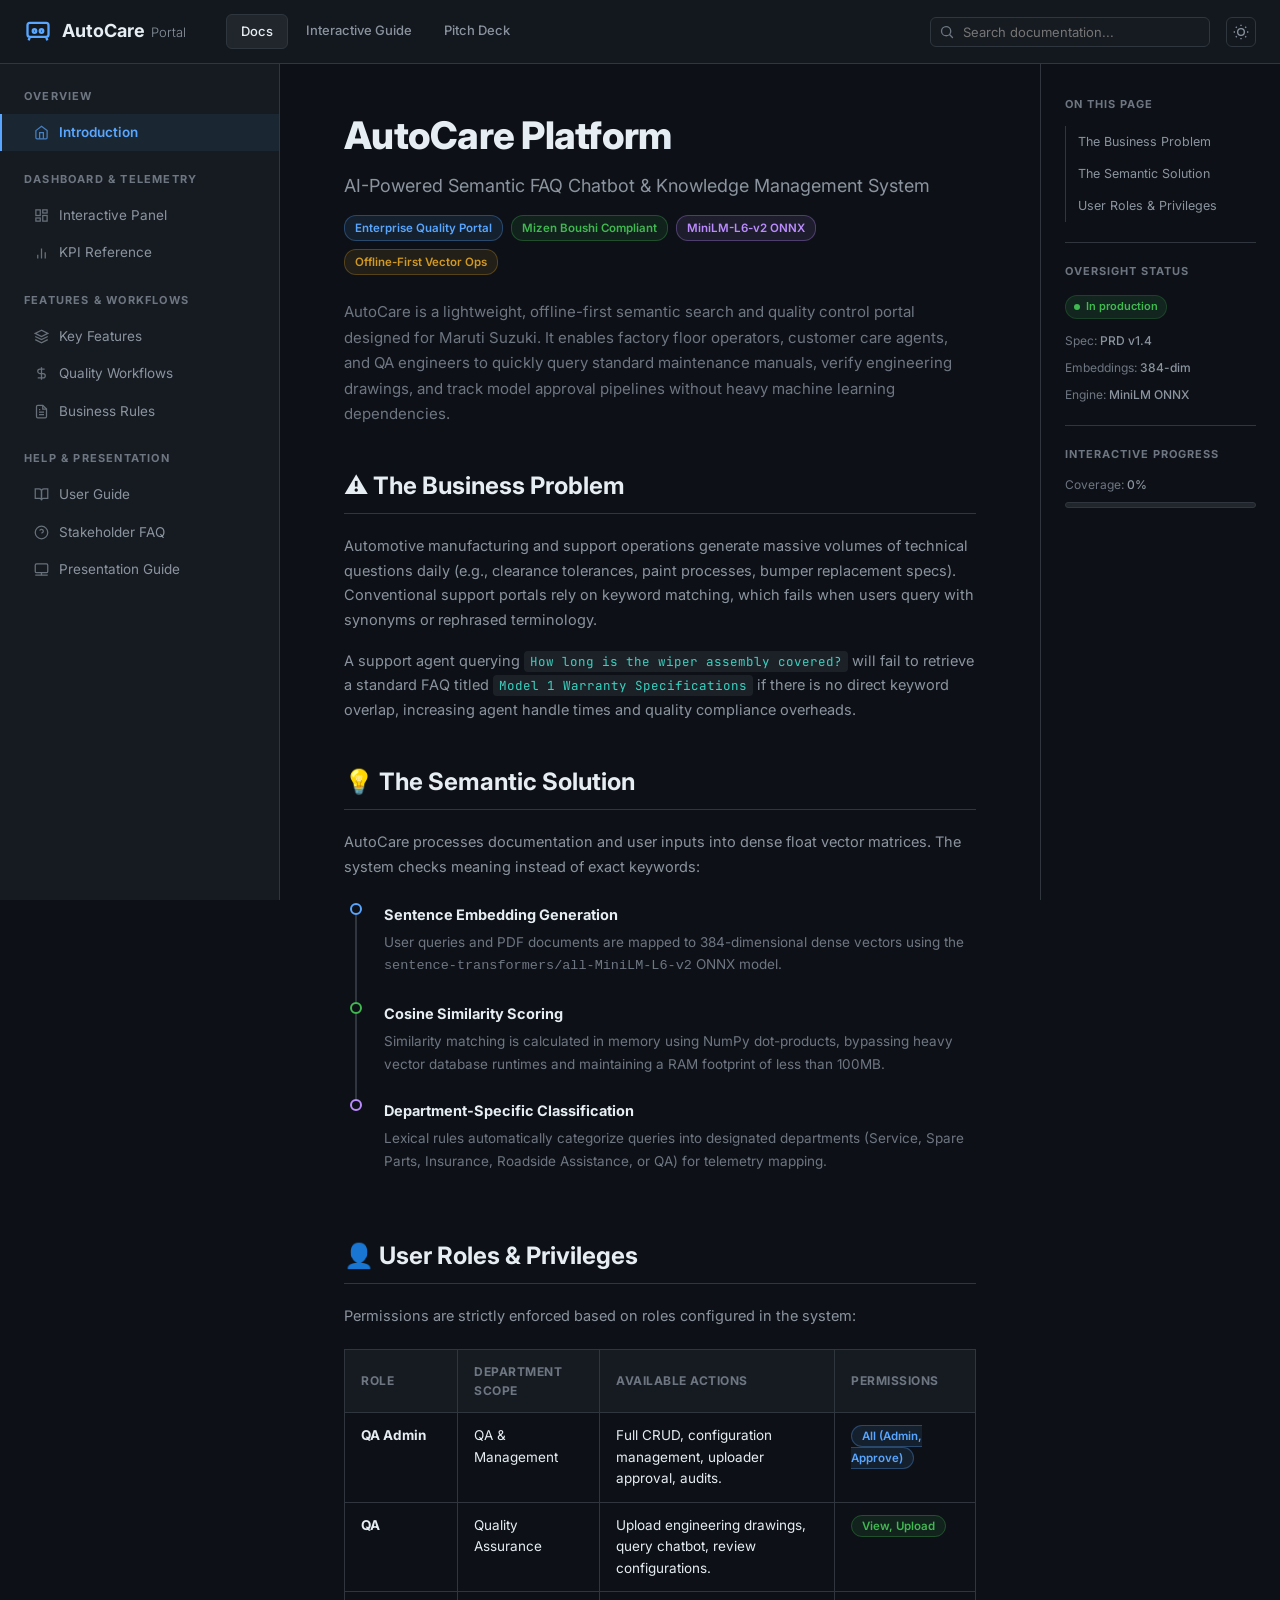
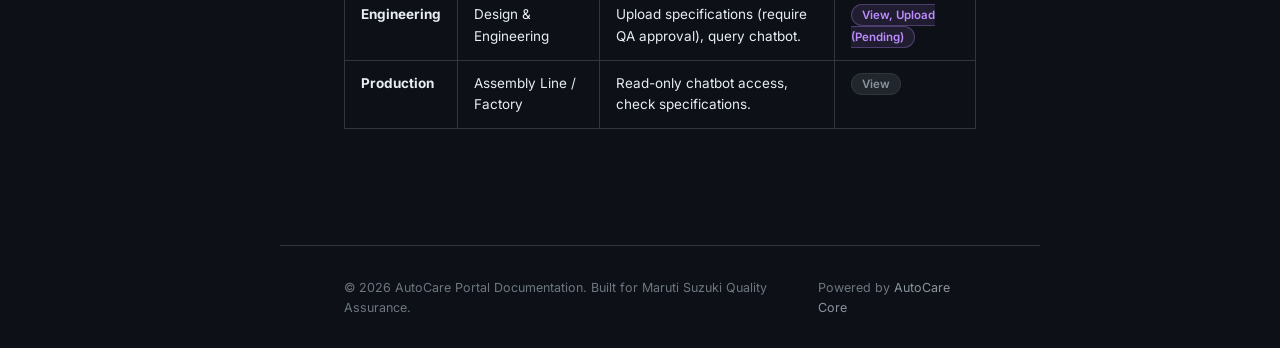
==== commit ca6f3f87: "deploy: fe511941ddb9c6485a630cee7ab56d94b2703a37" ====
--- a/index.html
+++ b/index.html
@@ -1,763 +1,875 @@
 <!DOCTYPE html>
-<html lang="en">
+<html lang="en" data-theme="dark">
 <head>
-<meta charset="UTF-8">
-<meta name="viewport" content="width=device-width, initial-scale=1.0">
-<title>AutoCare Docs — AI-Powered FAQ Chatbot</title>
-<meta name="description" content="Documentation for AutoCare — semantic FAQ matching chatbot and admin portal for Maruti Suzuki.">
-<link rel="preconnect" href="https://fonts.googleapis.com">
-<link href="https://fonts.googleapis.com/css2?family=Inter:wght@300;400;500;600;700&family=JetBrains+Mono:wght@400;500&display=swap" rel="stylesheet">
-<style>
-*,*::before,*::after{box-sizing:border-box;margin:0;padding:0}
-:root{
-  --bg:#0d1117;--bg-secondary:#161b22;--bg-tertiary:#1c2128;--bg-card:#21262d;
-  --border:#30363d;--border-light:#484f58;
-  --text:#e6edf3;--text-secondary:#8b949e;--text-muted:#6e7681;
-  --accent:#58a6ff;--accent-green:#3fb950;--accent-purple:#bc8cff;
-  --accent-orange:#d29922;--accent-red:#f85149;--accent-cyan:#39d2c0;
-  --accent-pink:#f778ba;
-  --code-bg:#161b22;
-  --sidebar-w:260px;--right-sidebar-w:220px;--nav-h:64px;
-  --font:'Inter',system-ui,-apple-system,sans-serif;
-  --mono:'JetBrains Mono','Fira Code',monospace;
-}
-html{scroll-behavior:smooth;scroll-padding-top:80px}
-body{font-family:var(--font);background:var(--bg);color:var(--text);line-height:1.6;overflow-x:hidden}
-
-/* ===== LOADER ===== */
-#loader{position:fixed;inset:0;background:var(--bg);z-index:9999;display:flex;align-items:center;justify-content:center;flex-direction:column;gap:20px;transition:opacity .5s,visibility .5s}
-#loader.hidden{opacity:0;visibility:hidden}
-.loader-spinner{width:44px;height:44px;border:3px solid var(--border);border-top-color:var(--accent);border-radius:50%;animation:spin .8s linear infinite}
-.loader-text{color:var(--text-secondary);font-size:14px;letter-spacing:1px}
-@keyframes spin{to{transform:rotate(360deg)}}
-
-/* ===== TOP NAV ===== */
-.topnav{position:fixed;top:0;left:0;right:0;height:var(--nav-h);background:var(--bg-secondary);border-bottom:1px solid var(--border);display:flex;align-items:center;padding:0 24px;z-index:100;gap:16px;backdrop-filter:blur(12px)}
-.topnav-logo{display:flex;align-items:center;gap:10px;text-decoration:none;color:var(--text);font-weight:600;font-size:18px;flex-shrink:0}
-.topnav-logo svg{width:32px;height:32px;fill:var(--text)}
-.topnav-tabs{display:flex;gap:4px;margin-left:24px}
-.topnav-tab{padding:6px 14px;color:var(--text-secondary);text-decoration:none;font-size:13px;font-weight:500;border-radius:6px;transition:all .2s}
-.topnav-tab:hover{background:var(--bg-card);color:var(--text)}
-.topnav-tab.active{color:var(--text);background:var(--bg-card)}
-.topnav-search{margin-left:auto;position:relative;flex-shrink:0}
-.topnav-search input{background:var(--bg);border:1px solid var(--border);border-radius:6px;padding:6px 12px 6px 32px;color:var(--text);font-size:13px;width:240px;outline:none;font-family:var(--font);transition:border-color .2s}
-.topnav-search input:focus{border-color:var(--accent)}
-.topnav-search svg{position:absolute;left:10px;top:50%;transform:translateY(-50%);width:14px;height:14px;fill:var(--text-muted)}
-
-/* ===== LAYOUT ===== */
-.layout{display:flex;margin-top:var(--nav-h);min-height:calc(100vh - var(--nav-h))}
-
-/* ===== LEFT SIDEBAR ===== */
-.sidebar{position:fixed;top:var(--nav-h);left:0;width:var(--sidebar-w);height:calc(100vh - var(--nav-h));background:var(--bg-secondary);border-right:1px solid var(--border);overflow-y:auto;padding:16px 0;z-index:50;transition:transform .3s}
-.sidebar::-webkit-scrollbar{width:4px}
-.sidebar::-webkit-scrollbar-thumb{background:var(--border);border-radius:4px}
-.sidebar-group{margin-bottom:8px}
-.sidebar-group-title{padding:8px 20px 4px;font-size:11px;font-weight:600;text-transform:uppercase;letter-spacing:1.2px;color:var(--text-muted)}
-.sidebar-link{display:flex;align-items:center;gap:8px;padding:7px 20px 7px 28px;font-size:13.5px;color:var(--text-secondary);text-decoration:none;border-left:2px solid transparent;transition:all .15s;cursor:pointer}
-.sidebar-link:hover{color:var(--text);background:rgba(88,166,255,.06)}
-.sidebar-link.active{color:var(--accent);border-left-color:var(--accent);background:rgba(88,166,255,.08);font-weight:500}
-.sidebar-link svg{width:16px;height:16px;flex-shrink:0;opacity:.6}
-
-/* ===== MAIN CONTENT ===== */
-.main{margin-left:var(--sidebar-w);margin-right:var(--right-sidebar-w);flex:1;padding:40px 48px 80px;max-width:900px;min-width:0}
-
-/* ===== RIGHT SIDEBAR ===== */
-.right-sidebar{position:fixed;top:var(--nav-h);right:0;width:var(--right-sidebar-w);height:calc(100vh - var(--nav-h));padding:24px 16px;overflow-y:auto;border-left:1px solid var(--border);background:var(--bg)}
-.right-sidebar::-webkit-scrollbar{width:4px}
-.right-sidebar::-webkit-scrollbar-thumb{background:var(--border);border-radius:4px}
-.right-title{font-size:11px;font-weight:600;text-transform:uppercase;letter-spacing:1px;color:var(--text-muted);margin-bottom:12px}
-.right-link{display:block;padding:4px 0;font-size:12.5px;color:var(--text-secondary);text-decoration:none;transition:color .15s}
-.right-link:hover,.right-link.active{color:var(--accent)}
-.right-divider{border:none;border-top:1px solid var(--border);margin:16px 0}
-.right-meta{font-size:12px;color:var(--text-muted);margin-bottom:6px}
-.right-meta span{color:var(--text-secondary)}
-.status-badge{display:inline-flex;align-items:center;gap:4px;font-size:11px;font-weight:500;padding:2px 8px;border-radius:12px;background:rgba(63,185,80,.15);color:var(--accent-green)}
-.status-dot{width:6px;height:6px;border-radius:50%;background:var(--accent-green);animation:pulse-dot 2s infinite}
-@keyframes pulse-dot{0%,100%{opacity:1}50%{opacity:.4}}
-.contributor-row{display:flex;gap:-4px;margin-top:8px}
-.contributor-avatar{width:28px;height:28px;border-radius:50%;background:var(--bg-card);border:2px solid var(--bg);display:flex;align-items:center;justify-content:center;font-size:11px;font-weight:600;color:var(--accent);margin-left:-6px}
-.contributor-avatar:first-child{margin-left:0}
-.progress-bar{height:4px;background:var(--bg-card);border-radius:4px;overflow:hidden;margin:6px 0}
-.progress-fill{height:100%;border-radius:4px;background:linear-gradient(90deg,var(--accent),var(--accent-green));transition:width 1.5s ease}
-
-/* ===== SECTION STYLES ===== */
-.section{margin-bottom:56px;opacity:0;transform:translateY(16px);transition:opacity .5s,transform .5s}
-.section.visible{opacity:1;transform:translateY(0)}
-
-h1{font-size:36px;font-weight:700;letter-spacing:-.5px;margin-bottom:8px;background:linear-gradient(135deg,var(--text),var(--accent));-webkit-background-clip:text;-webkit-text-fill-color:transparent;background-clip:text}
-.subtitle{font-size:18px;color:var(--text-secondary);font-weight:400;margin-bottom:8px}
-.description{font-size:14.5px;color:var(--text-muted);line-height:1.7;margin-bottom:24px;max-width:640px}
-h2{font-size:22px;font-weight:600;margin-bottom:16px;padding-bottom:8px;border-bottom:1px solid var(--border);display:flex;align-items:center;gap:10px}
-h2 .section-icon{font-size:20px}
-h3{font-size:16px;font-weight:600;margin:20px 0 10px;color:var(--text)}
-p{font-size:14.5px;color:var(--text-secondary);margin-bottom:12px;line-height:1.7}
-
-/* ===== BADGE ROW ===== */
-.badge-row{display:flex;flex-wrap:wrap;gap:6px;margin-bottom:28px}
-.badge{height:24px;border-radius:4px}
-
-/* ===== ARCHITECTURE DIAGRAM ===== */
-.arch-diagram{background:var(--bg-secondary);border:1px solid var(--border);border-radius:12px;padding:32px 24px;margin:20px 0;overflow-x:auto}
-.arch-flow{display:flex;align-items:center;justify-content:center;gap:0;flex-wrap:nowrap;min-width:700px}
-.arch-node{padding:14px 18px;border-radius:10px;text-align:center;min-width:120px;position:relative;border:1px solid;transition:transform .2s,box-shadow .2s}
-.arch-node:hover{transform:translateY(-2px);box-shadow:0 8px 24px rgba(0,0,0,.3)}
-.arch-node .node-icon{font-size:24px;margin-bottom:6px}
-.arch-node .node-title{font-size:13px;font-weight:600;margin-bottom:2px}
-.arch-node .node-sub{font-size:10.5px;opacity:.7}
-.node-blue{background:rgba(88,166,255,.1);border-color:rgba(88,166,255,.3);color:var(--accent)}
-.node-green{background:rgba(63,185,80,.1);border-color:rgba(63,185,80,.3);color:var(--accent-green)}
-.node-orange{background:rgba(210,153,34,.1);border-color:rgba(210,153,34,.3);color:var(--accent-orange)}
-.node-purple{background:rgba(188,140,255,.1);border-color:rgba(188,140,255,.3);color:var(--accent-purple)}
-.node-cyan{background:rgba(57,210,192,.1);border-color:rgba(57,210,192,.3);color:var(--accent-cyan)}
-.node-red{background:rgba(248,81,73,.1);border-color:rgba(248,81,73,.3);color:var(--accent-red)}
-.arch-arrow{color:var(--text-muted);font-size:20px;padding:0 8px;flex-shrink:0}
-.arch-storage{display:flex;gap:12px;justify-content:center;margin-top:20px;flex-wrap:wrap}
-.arch-storage .arch-node{min-width:140px;padding:10px 14px}
-.arch-storage .node-sub{font-size:10px}
-
-/* ===== FEATURE CARDS ===== */
-.feature-grid{display:grid;grid-template-columns:repeat(auto-fit,minmax(220px,1fr));gap:14px;margin:16px 0}
-.feature-card{background:var(--bg-secondary);border:1px solid var(--border);border-radius:10px;padding:20px;transition:all .25s;cursor:default;position:relative;overflow:hidden}
-.feature-card::before{content:'';position:absolute;top:0;left:0;right:0;height:2px;background:linear-gradient(90deg,var(--accent),var(--accent-green));opacity:0;transition:opacity .25s}
-.feature-card:hover{border-color:var(--border-light);transform:translateY(-2px);box-shadow:0 8px 24px rgba(0,0,0,.2)}
-.feature-card:hover::before{opacity:1}
-.feature-icon{font-size:28px;margin-bottom:10px}
-.feature-card h4{font-size:14px;font-weight:600;margin-bottom:6px}
-.feature-card p{font-size:12.5px;color:var(--text-muted);margin:0;line-height:1.5}
-
-/* ===== CODE BLOCKS ===== */
-.code-block{position:relative;margin:16px 0;border-radius:8px;overflow:hidden;border:1px solid var(--border)}
-.code-header{display:flex;align-items:center;justify-content:space-between;padding:8px 14px;background:var(--bg-tertiary);border-bottom:1px solid var(--border);font-size:12px;color:var(--text-muted)}
-.code-header .lang{font-weight:600;text-transform:uppercase;letter-spacing:.5px}
-.copy-btn{background:none;border:1px solid var(--border);border-radius:5px;color:var(--text-secondary);font-size:11px;padding:3px 10px;cursor:pointer;font-family:var(--font);transition:all .2s}
-.copy-btn:hover{border-color:var(--accent);color:var(--accent)}
-.copy-btn.copied{color:var(--accent-green);border-color:var(--accent-green)}
-pre{background:var(--code-bg);padding:16px;overflow-x:auto;margin:0;font-family:var(--mono);font-size:13px;line-height:1.65;color:var(--text)}
-pre .comment{color:var(--text-muted)}
-pre .cmd{color:var(--accent-green)}
-pre .flag{color:var(--accent-cyan)}
-pre .url{color:var(--accent-orange)}
-pre .string{color:var(--accent-cyan)}
-
-/* ===== TABLES ===== */
-.api-table{width:100%;border-collapse:collapse;font-size:13.5px;margin:16px 0}
-.api-table th{text-align:left;padding:10px 14px;background:var(--bg-secondary);border:1px solid var(--border);font-weight:600;font-size:12px;text-transform:uppercase;letter-spacing:.5px;color:var(--text-muted)}
-.api-table td{padding:10px 14px;border:1px solid var(--border);vertical-align:top}
-.api-table tr:hover td{background:rgba(88,166,255,.03)}
-.method{font-family:var(--mono);font-size:11.5px;font-weight:600;padding:2px 8px;border-radius:4px;display:inline-block}
-.method-get{background:rgba(63,185,80,.15);color:var(--accent-green)}
-.method-post{background:rgba(88,166,255,.15);color:var(--accent)}
-.method-put{background:rgba(210,153,34,.15);color:var(--accent-orange)}
-.method-delete{background:rgba(248,81,73,.15);color:var(--accent-red)}
-.api-path{font-family:var(--mono);font-size:12.5px;color:var(--text)}
-.auth-yes{color:var(--accent-orange);font-size:12px}
-.auth-no{color:var(--text-muted);font-size:12px}
-
-/* ===== TECH STACK ===== */
-.tech-grid{display:grid;grid-template-columns:repeat(auto-fill,minmax(130px,1fr));gap:10px;margin:16px 0}
-.tech-card{background:var(--bg-secondary);border:1px solid var(--border);border-radius:8px;padding:16px 12px;text-align:center;transition:all .2s}
-.tech-card:hover{border-color:var(--border-light);transform:translateY(-1px)}
-.tech-card .tech-emoji{font-size:26px;margin-bottom:6px}
-.tech-card .tech-name{font-size:12.5px;font-weight:600;margin-bottom:2px}
-.tech-card .tech-desc{font-size:10.5px;color:var(--text-muted)}
-
-/* ===== DATA FLOW ===== */
-.flow-steps{display:flex;flex-direction:column;gap:0;margin:16px 0}
-.flow-step{display:flex;align-items:flex-start;gap:16px;position:relative}
-.flow-step-line{width:28px;display:flex;flex-direction:column;align-items:center;flex-shrink:0}
-.flow-dot{width:12px;height:12px;border-radius:50%;border:2px solid var(--accent);background:var(--bg);z-index:1;flex-shrink:0}
-.flow-dot.green{border-color:var(--accent-green)}
-.flow-dot.purple{border-color:var(--accent-purple)}
-.flow-dot.orange{border-color:var(--accent-orange)}
-.flow-dot.red{border-color:var(--accent-red)}
-.flow-connector{width:2px;flex:1;background:var(--border);min-height:24px}
-.flow-content{padding-bottom:24px;flex:1}
-.flow-content h4{font-size:14px;font-weight:600;margin-bottom:4px}
-.flow-content p{font-size:13px;color:var(--text-muted);margin:0}
-
-/* ===== ALERT/CALLOUT ===== */
-.callout{border-left:3px solid;border-radius:0 8px 8px 0;padding:14px 18px;margin:16px 0;font-size:13.5px}
-.callout-info{border-color:var(--accent);background:rgba(88,166,255,.06);color:var(--text-secondary)}
-.callout-warn{border-color:var(--accent-orange);background:rgba(210,153,34,.06);color:var(--text-secondary)}
-.callout-title{font-weight:600;color:var(--text);margin-bottom:4px;display:flex;align-items:center;gap:6px;font-size:13px}
-.inline-code{font-family:var(--mono);font-size:12.5px;background:var(--bg-card);padding:2px 6px;border-radius:4px;color:var(--accent-cyan)}
-
-/* ===== FAQ ===== */
-.faq-item{border:1px solid var(--border);border-radius:8px;margin-bottom:8px;overflow:hidden;transition:border-color .2s}
-.faq-item:hover{border-color:var(--border-light)}
-.faq-q{padding:14px 18px;font-size:14px;font-weight:500;cursor:pointer;display:flex;align-items:center;justify-content:space-between;transition:background .15s;user-select:none}
-.faq-q:hover{background:rgba(88,166,255,.04)}
-.faq-arrow{font-size:12px;color:var(--text-muted);transition:transform .25s}
-.faq-item.open .faq-arrow{transform:rotate(180deg)}
-.faq-a{max-height:0;overflow:hidden;transition:max-height .3s ease;padding:0 18px}
-.faq-item.open .faq-a{max-height:200px;padding:0 18px 14px}
-.faq-a p{font-size:13px;color:var(--text-muted);margin:0}
-
-/* ===== FOOTER ===== */
-.footer{margin-left:var(--sidebar-w);margin-right:var(--right-sidebar-w);padding:24px 48px;border-top:1px solid var(--border);display:flex;align-items:center;justify-content:space-between;font-size:12px;color:var(--text-muted)}
-.footer a{color:var(--text-secondary);text-decoration:none}
-.footer a:hover{color:var(--accent)}
-
-/* ===== SCROLLBAR ===== */
-::-webkit-scrollbar{width:8px;height:8px}
-::-webkit-scrollbar-track{background:var(--bg)}
-::-webkit-scrollbar-thumb{background:var(--border);border-radius:4px}
-::-webkit-scrollbar-thumb:hover{background:var(--border-light)}
-
-/* ===== RESPONSIVE ===== */
-@media(max-width:1100px){
-  .right-sidebar{display:none}
-  .main{margin-right:0}
-}
-@media(max-width:800px){
-  .sidebar{transform:translateX(-100%)}
-  .sidebar.mobile-open{transform:translateX(0)}
-  .main{margin-left:0;padding:24px 20px 60px}
-  .topnav-tabs{display:none}
-  .footer{margin-left:0;margin-right:0;padding:24px 20px}
-  .mobile-toggle{display:flex !important}
-}
-.mobile-toggle{display:none;background:none;border:none;color:var(--text);cursor:pointer;padding:4px}
-</style>
+  <meta charset="UTF-8">
+  <meta name="viewport" content="width=device-width, initial-scale=1.0">
+  <title>AutoCare Interactive Documentation Portal</title>
+  <meta name="description" content="Interactive product documentation for AutoCare — Maruti Suzuki AI-powered semantic FAQ chatbot, quality checklist, and administrative dashboard.">
+  <link rel="stylesheet" href="css/style.css">
 </head>
 <body>
 
-<!-- LOADER -->
-<div id="loader">
-  <div class="loader-spinner"></div>
-  <div class="loader-text">Loading AutoCare Docs</div>
-</div>
-
-<!-- TOP NAV -->
-<nav class="topnav">
-  <button class="mobile-toggle" onclick="document.querySelector('.sidebar').classList.toggle('mobile-open')">
-    <svg width="20" height="20" viewBox="0 0 16 16" fill="currentColor"><path d="M1 2.75A.75.75 0 0 1 1.75 2h12.5a.75.75 0 0 1 0 1.5H1.75A.75.75 0 0 1 1 2.75Zm0 5A.75.75 0 0 1 1.75 7h12.5a.75.75 0 0 1 0 1.5H1.75A.75.75 0 0 1 1 7.75ZM1.75 12h12.5a.75.75 0 0 1 0 1.5H1.75a.75.75 0 0 1 0-1.5Z"/></svg>
-  </button>
-  <a href="#" class="topnav-logo">
-    <svg viewBox="0 0 24 24" fill="none" stroke="currentColor" stroke-width="1.5"><path d="M5 17h14M5 17a2 2 0 0 1-2-2V7a2 2 0 0 1 2-2h14a2 2 0 0 1 2 2v8a2 2 0 0 1-2 2M5 17l-1 3m15-3l1 3M9 13.5a1.5 1.5 0 1 0 0-3 1.5 1.5 0 0 0 0 3ZM15 13.5a1.5 1.5 0 1 0 0-3 1.5 1.5 0 0 0 0 3Z"/></svg>
-    AutoCare <span style="font-weight:400;color:var(--text-muted);font-size:13px;margin-left:2px">Docs</span>
-  </a>
-  <div class="topnav-tabs">
-    <a href="#" class="topnav-tab active">Docs</a>
-    <a href="https://github.com/shivanshi-git/AutoCare" target="_blank" class="topnav-tab">Code</a>
-    <a href="https://autocare-frontend.onrender.com/" target="_blank" class="topnav-tab">Live Demo</a>
-    <a href="https://autocare-frontend.onrender.com/admin.html" target="_blank" class="topnav-tab">Admin</a>
+  <!-- APP LOADER -->
+  <div id="loader">
+    <div class="loader-spinner"></div>
+    <div class="loader-text">Loading AutoCare Portal...</div>
   </div>
-  <div class="topnav-search">
-    <svg viewBox="0 0 16 16"><path d="M10.68 11.74a6 6 0 0 1-7.922-8.982 6 6 0 0 1 8.982 7.922l3.04 3.04a.749.749 0 1 1-1.06 1.06l-3.04-3.04ZM11.5 7a4.499 4.499 0 1 0-8.997 0A4.499 4.499 0 0 0 11.5 7Z"/></svg>
-    <input type="text" placeholder="Search documentation..." id="searchInput">
+
+  <!-- TOPNAV BAR -->
+  <nav class="topnav">
+    <button class="mobile-toggle" onclick="document.getElementById('sidebar').classList.toggle('mobile-open')">
+      <svg width="20" height="20" viewBox="0 0 24 24" fill="none" stroke="currentColor" stroke-width="2"><path d="M4 6h16M4 12h16M4 18h16"/></svg>
+    </button>
+    <a href="#home" class="topnav-logo">
+      <svg viewBox="0 0 24 24" fill="none" stroke="currentColor" stroke-width="2"><path d="M5 17h14M5 17a2 2 0 0 1-2-2V7a2 2 0 0 1 2-2h14a2 2 0 0 1 2 2v8a2 2 0 0 1-2 2M5 17l-1 3m15-3l1 3M9 13.5a1.5 1.5 0 1 0 0-3 1.5 1.5 0 0 0 0 3ZM15 13.5a1.5 1.5 0 1 0 0-3 1.5 1.5 0 0 0 0 3Z"/></svg>
+      <span>AutoCare <span style="font-weight:300;color:var(--text-secondary);font-size:13px;margin-left:2px">Portal</span></span>
+    </a>
+    <div class="topnav-tabs">
+      <a href="#home" class="topnav-tab active">Docs</a>
+      <a href="#user_guide" class="topnav-tab">Interactive Guide</a>
+      <a href="#presentation" class="topnav-tab">Pitch Deck</a>
+    </div>
+    <div class="topnav-search">
+      <svg viewBox="0 0 16 16"><path d="M10.68 11.74a6 6 0 0 1-7.922-8.982 6 6 0 0 1 8.982 7.922l3.04 3.04a.749.749 0 1 1-1.06 1.06l-3.04-3.04ZM11.5 7a4.499 4.499 0 1 0-8.997 0A4.499 4.499 0 0 0 11.5 7Z"/></svg>
+      <input type="text" placeholder="Search documentation..." id="searchInput">
+    </div>
+    <button class="theme-btn" id="themeBtn" aria-label="Toggle theme">
+      <!-- Icon is injected via app.js -->
+    </button>
+  </nav>
+
+  <!-- APP LAYOUT FRAME -->
+  <div class="layout">
+
+    <!-- LEFT NAVIGATION SIDEBAR -->
+    <aside class="sidebar" id="sidebar">
+      <div class="sidebar-group">
+        <div class="sidebar-group-title">Overview</div>
+        <a href="#home" class="sidebar-link active">
+          <svg viewBox="0 0 24 24" fill="none" stroke="currentColor" stroke-width="2"><path d="M3 9l9-7 9 7v11a2 2 0 0 1-2 2H5a2 2 0 0 1-2-2z"/><polyline points="9 22 9 12 15 12 15 22"/></svg>
+          Introduction
+        </a>
+      </div>
+
+      <div class="sidebar-group">
+        <div class="sidebar-group-title">Dashboard & Telemetry</div>
+        <a href="#dashboard" class="sidebar-link">
+          <svg viewBox="0 0 24 24" fill="none" stroke="currentColor" stroke-width="2"><rect x="3" y="3" width="7" height="9"/><rect x="14" y="3" width="7" height="5"/><rect x="14" y="12" width="7" height="9"/><rect x="3" y="16" width="7" height="5"/></svg>
+          Interactive Panel
+        </a>
+        <a href="#kpis" class="sidebar-link">
+          <svg viewBox="0 0 24 24" fill="none" stroke="currentColor" stroke-width="2"><line x1="18" y1="20" x2="18" y2="10"/><line x1="12" y1="20" x2="12" y2="4"/><line x1="6" y1="20" x2="6" y2="14"/></svg>
+          KPI Reference
+        </a>
+      </div>
+
+      <div class="sidebar-group">
+        <div class="sidebar-group-title">Features & Workflows</div>
+        <a href="#features" class="sidebar-link">
+          <svg viewBox="0 0 24 24" fill="none" stroke="currentColor" stroke-width="2"><polygon points="12 2 2 7 12 12 22 7 12 2"/><polyline points="2 17 12 22 22 17"/><polyline points="2 12 12 17 22 12"/></svg>
+          Key Features
+        </a>
+        <a href="#workflows" class="sidebar-link">
+          <svg viewBox="0 0 24 24" fill="none" stroke="currentColor" stroke-width="2"><path d="M12 2v20M17 5H9.5a3.5 3.5 0 0 0 0 7h5a3.5 3.5 0 0 1 0 7H6"/></svg>
+          Quality Workflows
+        </a>
+        <a href="#business_rules" class="sidebar-link">
+          <svg viewBox="0 0 24 24" fill="none" stroke="currentColor" stroke-width="2"><path d="M14 2H6a2 2 0 0 0-2 2v16a2 2 0 0 0 2 2h12a2 2 0 0 0 2-2V8z"/><polyline points="14 2 14 8 20 8"/><line x1="16" y1="13" x2="8" y2="13"/><line x1="16" y1="17" x2="8" y2="17"/><polyline points="10 9 9 9 8 9"/></svg>
+          Business Rules
+        </a>
+      </div>
+
+      <div class="sidebar-group">
+        <div class="sidebar-group-title">Help & Presentation</div>
+        <a href="#user_guide" class="sidebar-link">
+          <svg viewBox="0 0 24 24" fill="none" stroke="currentColor" stroke-width="2"><path d="M2 3h6a4 4 0 0 1 4 4v14a3 3 0 0 0-3-3H2z"/><path d="M22 3h-6a4 4 0 0 0-4 4v14a3 3 0 0 1 3-3h7z"/></svg>
+          User Guide
+        </a>
+        <a href="#faq" class="sidebar-link">
+          <svg viewBox="0 0 24 24" fill="none" stroke="currentColor" stroke-width="2"><circle cx="12" cy="12" r="10"/><path d="M9.09 9a3 3 0 0 1 5.83 1c0 2-3 3-3 3"/><line x1="12" y1="17" x2="12.01" y2="17"/></svg>
+          Stakeholder FAQ
+        </a>
+        <a href="#presentation" class="sidebar-link">
+          <svg viewBox="0 0 24 24" fill="none" stroke="currentColor" stroke-width="2"><rect x="2" y="3" width="20" height="14" rx="2" ry="2"/><line x1="2" y1="21" x2="22" y2="21"/><line x1="12" y1="17" x2="12" y2="21"/></svg>
+          Presentation Guide
+        </a>
+      </div>
+    </aside>
+
+    <!-- MAIN CONTENT AREA -->
+    <main class="main" id="mainContent">
+
+      <!-- SECTION: INTRODUCTION -->
+      <section class="section active" id="home">
+        <h1>AutoCare Platform</h1>
+        <div class="subtitle">AI-Powered Semantic FAQ Chatbot & Knowledge Management System</div>
+        
+        <div class="badge-row">
+          <span class="badge badge-accent">Enterprise Quality Portal</span>
+          <span class="badge badge-green">Mizen Boushi Compliant</span>
+          <span class="badge badge-purple">MiniLM-L6-v2 ONNX</span>
+          <span class="badge badge-orange">Offline-First Vector Ops</span>
+        </div>
+
+        <p class="description">
+          AutoCare is a lightweight, offline-first semantic search and quality control portal designed for Maruti Suzuki. It enables factory floor operators, customer care agents, and QA engineers to quickly query standard maintenance manuals, verify engineering drawings, and track model approval pipelines without heavy machine learning dependencies.
+        </p>
+
+        <h2 id="home-problem">⚠️ The Business Problem</h2>
+        <p>
+          Automotive manufacturing and support operations generate massive volumes of technical questions daily (e.g., clearance tolerances, paint processes, bumper replacement specs). Conventional support portals rely on keyword matching, which fails when users query with synonyms or rephrased terminology. 
+        </p>
+        <p>
+          A support agent querying <code class="inline-code">How long is the wiper assembly covered?</code> will fail to retrieve a standard FAQ titled <code class="inline-code">Model 1 Warranty Specifications</code> if there is no direct keyword overlap, increasing agent handle times and quality compliance overheads.
+        </p>
+
+        <h2 id="home-solution">💡 The Semantic Solution</h2>
+        <p>
+          AutoCare processes documentation and user inputs into dense float vector matrices. The system checks meaning instead of exact keywords:
+        </p>
+        <div class="timeline">
+          <div class="timeline-item">
+            <div class="timeline-marker"><div class="timeline-dot"></div><div class="timeline-line"></div></div>
+            <div class="timeline-content">
+              <h4>Sentence Embedding Generation</h4>
+              <p>User queries and PDF documents are mapped to 384-dimensional dense vectors using the <code>sentence-transformers/all-MiniLM-L6-v2</code> ONNX model.</p>
+            </div>
+          </div>
+          <div class="timeline-item">
+            <div class="timeline-marker"><div class="timeline-dot green"></div><div class="timeline-line"></div></div>
+            <div class="timeline-content">
+              <h4>Cosine Similarity Scoring</h4>
+              <p>Similarity matching is calculated in memory using NumPy dot-products, bypassing heavy vector database runtimes and maintaining a RAM footprint of less than 100MB.</p>
+            </div>
+          </div>
+          <div class="timeline-item">
+            <div class="timeline-marker"><div class="timeline-dot purple"></div><div class="timeline-line"></div></div>
+            <div class="timeline-content">
+              <h4>Department-Specific Classification</h4>
+              <p>Lexical rules automatically categorize queries into designated departments (Service, Spare Parts, Insurance, Roadside Assistance, or QA) for telemetry mapping.</p>
+            </div>
+          </div>
+        </div>
+
+        <h2 id="home-roles">👤 User Roles & Privileges</h2>
+        <p>Permissions are strictly enforced based on roles configured in the system:</p>
+        <table class="api-table">
+          <thead>
+            <tr>
+              <th>Role</th>
+              <th>Department Scope</th>
+              <th>Available Actions</th>
+              <th>Permissions</th>
+            </tr>
+          </thead>
+          <tbody>
+            <tr>
+              <td><strong>QA Admin</strong></td>
+              <td>QA & Management</td>
+              <td>Full CRUD, configuration management, uploader approval, audits.</td>
+              <td><span class="badge badge-accent">All (Admin, Approve)</span></td>
+            </tr>
+            <tr>
+              <td><strong>QA</strong></td>
+              <td>Quality Assurance</td>
+              <td>Upload engineering drawings, query chatbot, review configurations.</td>
+              <td><span class="badge badge-green">View, Upload</span></td>
+            </tr>
+            <tr>
+              <td><strong>Engineering</strong></td>
+              <td>Design & Engineering</td>
+              <td>Upload specifications (require QA approval), query chatbot.</td>
+              <td><span class="badge badge-purple">View, Upload (Pending)</span></td>
+            </tr>
+            <tr>
+              <td><strong>Production</strong></td>
+              <td>Assembly Line / Factory</td>
+              <td>Read-only chatbot access, check specifications.</td>
+              <td><span class="badge">View</span></td>
+            </tr>
+          </tbody>
+        </table>
+      </section>
+
+      <!-- SECTION: INTERACTIVE PANEL -->
+      <section class="section" id="dashboard">
+        <h1>Interactive Mock Workspace</h1>
+        <div class="subtitle">Experience the live portal's functionalities from these simulated mockups.</div>
+
+        <div class="callout callout-info">
+          <div class="callout-title">
+            <svg width="14" height="14" viewBox="0 0 24 24" fill="none" stroke="currentColor" stroke-width="2"><circle cx="12" cy="12" r="10"/><line x1="12" y1="16" x2="12" y2="12"/><line x1="12" y1="8" x2="12.01" y2="8"/></svg>
+            Prototyping Simulator
+          </div>
+          These embedded mockup screens connect with each other. For example, submitting an escalation ticket in the Customer Chatbot will immediately append that ticket into the Admin Panel's support list!
+        </div>
+
+        <div class="tab-container">
+          <div class="tab-header">
+            <button class="tab-btn active" onclick="switchMockTab('chat')">💬 Customer Chatbot Portal</button>
+            <button class="tab-btn" onclick="switchMockTab('admin')">🔒 Admin Management Dashboard</button>
+          </div>
+
+          <!-- MOCKUP: CHATBOT -->
+          <div id="mock-tab-chat" class="tab-content active">
+            <p><strong>Customer Portal Interface</strong>: Connects to Maruti support. Select your department, click chips, or type custom queries.</p>
+            
+            <div class="mockup-container">
+              <div class="mockup-header">
+                <div class="mockup-dot red"></div>
+                <div class="mockup-dot yellow"></div>
+                <div class="mockup-dot green"></div>
+                <div class="mockup-title">autocare.maruti.co.in/chat</div>
+              </div>
+              <div class="chat-window">
+                <div class="chat-banner">
+                  <div class="chat-profile-card">
+                    <div class="chat-avatar">M</div>
+                    <div>
+                      <strong>Maruti Customer Chat</strong>
+                      <div style="font-size:10.5px;color:var(--text-muted)">Offline-first grounding index active</div>
+                    </div>
+                  </div>
+                  <div style="font-size:12.5px;">
+                    Department: 
+                    <select id="chatDeptSelect" style="background:var(--bg-card); color:var(--text); border:1px solid var(--border); padding:2px 4px; border-radius:4px; font-size:11.5px">
+                      <option value="Service & Maintenance">Service & Maintenance</option>
+                      <option value="Insurance & Claims">Insurance & Claims</option>
+                      <option value="Spare Parts">Spare Parts</option>
+                      <option value="Roadside Assistance">Roadside Assistance</option>
+                      <option value="QA New Model Development">QA New Model Development</option>
+                    </select>
+                  </div>
+                </div>
+
+                <div class="chat-body" id="chatBody">
+                  <!-- Injected by app.js -->
+                </div>
+
+                <div class="chat-chips" id="chatChips">
+                  <!-- Injected by app.js -->
+                </div>
+
+                <div class="chat-input-bar">
+                  <input type="text" id="chatInput" placeholder="Ask a question (e.g. 'What is the warranty period for Model 1?')...">
+                  <button class="chat-send-btn" id="chatSend">Send</button>
+                </div>
+              </div>
+            </div>
+          </div>
+
+          <!-- MOCKUP: ADMIN PANEL -->
+          <div id="mock-tab-admin" class="tab-content">
+            <p><strong>Admin Panel Dashboard</strong>: Sign in using the default QA Admin credentials (<code>qa_admin</code> / <code>QAAdmin123!</code>) to inspect live telemetry charts, approve engineering specs, add FAQs, and review audit logs.</p>
+
+            <div class="mockup-container">
+              <div class="mockup-header">
+                <div class="mockup-dot red"></div>
+                <div class="mockup-dot yellow"></div>
+                <div class="mockup-dot green"></div>
+                <div class="mockup-title">autocare.maruti.co.in/admin</div>
+              </div>
+
+              <!-- LOGIN OVERLAY -->
+              <div id="loginGate" class="login-gate-mock">
+                <form class="login-card" id="loginForm">
+                  <h3 style="margin-top: 0; margin-bottom: 12px; text-align: center">AutoCare Admin Login</h3>
+                  <div class="form-group">
+                    <label>Username</label>
+                    <input type="text" id="username" value="qa_admin" required>
+                  </div>
+                  <div class="form-group">
+                    <label>Password</label>
+                    <input type="password" id="password" value="QAAdmin123!" required>
+                  </div>
+                  <button type="submit" class="btn-primary">Sign In</button>
+                </form>
+              </div>
+
+              <!-- DASHBOARD CONTENT (HIDDEN BY DEFAULT) -->
+              <div id="adminMain" class="admin-dashboard-layout" style="display: none">
+                <div class="admin-sidebar">
+                  <div class="admin-sidebar-link active" data-tab="overview">📈 Telemetry Summary</div>
+                  <div class="admin-sidebar-link" data-tab="docs">📖 Specifications Library</div>
+                  <div class="admin-sidebar-link" data-tab="faqs">📝 FAQ CRUD Grid</div>
+                  <div class="admin-sidebar-link" data-tab="tickets">🎫 Escalation Tickets</div>
+                  <div class="admin-sidebar-link" data-tab="gaps">🔍 Gap Reviewer</div>
+                  <div class="admin-sidebar-link" data-tab="audits">📋 Audit Trail</div>
+                  <div style="margin-top:auto; padding:16px">
+                    <button class="feedback-btn" style="width:100%" onclick="logoutAdmin()">Log Out</button>
+                  </div>
+                </div>
+
+                <div class="admin-panel-content">
+                  <!-- TAB: OVERVIEW -->
+                  <div id="admin-tab-overview" class="admin-tab-container">
+                    <h3 style="margin-top: 0">System Telemetry Oversight</h3>
+                    
+                    <div class="grid-stats">
+                      <div class="stat-mini-card">
+                        <div class="stat-mini-label">FAQ Count</div>
+                        <div class="stat-mini-val" id="countFaq">5</div>
+                      </div>
+                      <div class="stat-mini-card">
+                        <div class="stat-mini-label">PDF Drawings</div>
+                        <div class="stat-mini-val" id="countDocs">1</div>
+                      </div>
+                      <div class="stat-mini-card">
+                        <div class="stat-mini-label">Active Tickets</div>
+                        <div class="stat-mini-val" id="countTickets">2</div>
+                      </div>
+                      <div class="stat-mini-card">
+                        <div class="stat-mini-label">Logged Gaps</div>
+                        <div class="stat-mini-val" id="countGaps">2</div>
+                      </div>
+                    </div>
+
+                    <div class="mizen-model-pipeline">
+                      <h4 style="margin-bottom: 12px">Mizen Boushi Model Progress</h4>
+                      <div id="mizenPipeline">
+                        <!-- Injected by app.js -->
+                      </div>
+                    </div>
+                  </div>
+
+                  <!-- TAB: DOCUMENTS -->
+                  <div id="admin-tab-docs" class="admin-tab-container" style="display: none">
+                    <h3 style="margin-top: 0">Engineering PDF Ingestion</h3>
+                    
+                    <!-- Uploader form simulation -->
+                    <div class="grid-stats" style="grid-template-columns: repeat(3, 1fr); margin-bottom: 14px">
+                      <div class="form-group">
+                        <label>Target Model</label>
+                        <select id="docModel">
+                          <option value="Model 1">Model 1</option>
+                          <option value="Model 2">Model 2</option>
+                        </select>
+                      </div>
+                      <div class="form-group">
+                        <label>Engineering Team</label>
+                        <select id="docTeam">
+                          <option value="Engineering Team 1">Team 1</option>
+                          <option value="Engineering Team 2">Team 2</option>
+                        </select>
+                      </div>
+                      <div class="form-group">
+                        <label>Category</label>
+                        <select id="docCategory">
+                          <option value="New Parts Details">New Parts Details</option>
+                          <option value="Approval of Part Details">Approval of Part Details</option>
+                        </select>
+                      </div>
+                    </div>
+
+                    <div class="file-upload-zone" onclick="document.getElementById('docFileInput').click()">
+                      <svg width="24" height="24" viewBox="0 0 24 24" fill="none" stroke="currentColor" stroke-width="2" style="margin:0 auto 8px; color:var(--text-muted)"><path d="M21 15v4a2 2 0 0 1-2 2H5a2 2 0 0 1-2-2v-4M17 8l-5-5-5 5M12 3v12"/></svg>
+                      <strong>Click to Upload Spec PDF</strong>
+                      <p style="font-size:11.5px; color:var(--text-muted); margin:4px 0 0">Simulates checklist scoring (checks sections: Intro, Safety...)</p>
+                      <input type="file" id="docFileInput" style="display:none" accept=".pdf" onchange="simulatePdfUpload()">
+                    </div>
+
+                    <!-- Checklist check results box -->
+                    <div class="checklist-status" id="uploadChecklistStatus" style="display: none">
+                      <!-- Injected by JS -->
+                    </div>
+
+                    <h4 style="margin: 20px 0 10px">Ingested Documents Index</h4>
+                    <table class="mock-table">
+                      <thead>
+                        <tr>
+                          <th>File Name</th>
+                          <th>Model</th>
+                          <th>Team</th>
+                          <th>State</th>
+                          <th>Checklist Score</th>
+                          <th>Action</th>
+                        </tr>
+                      </thead>
+                      <tbody id="docTableBody">
+                        <!-- Injected by app.js -->
+                      </tbody>
+                    </table>
+                  </div>
+
+                  <!-- TAB: FAQS -->
+                  <div id="admin-tab-faqs" class="admin-tab-container" style="display: none">
+                    <h3 style="margin-top: 0">FAQ CRUD Configuration</h3>
+                    
+                    <div style="background:var(--bg-card); border:1px solid var(--border); padding:16px; border-radius:8px; margin-bottom: 20px">
+                      <h4 style="margin-bottom:12px">Create New Q&A Vector Pair</h4>
+                      <div class="form-group">
+                        <label>Question Text</label>
+                        <input type="text" id="faqQuestion" placeholder="What is the warranty period for Model 2?">
+                      </div>
+                      <div class="form-group">
+                        <label>Answer Explanation</label>
+                        <input type="text" id="faqAnswer" placeholder="Specify terms, inclusions, exclusions...">
+                      </div>
+                      <div class="form-group">
+                        <label>Associated Department</label>
+                        <select id="faqDept">
+                          <!-- Injected by app.js -->
+                        </select>
+                      </div>
+                      <button class="btn-primary" style="margin-top: 8px" onclick="addNewFaq()">Add Q&A Entry & Rebuild Index</button>
+                    </div>
+
+                    <table class="mock-table">
+                      <thead>
+                        <tr>
+                          <th>Question</th>
+                          <th>Snippet</th>
+                          <th>Department</th>
+                          <th>Action</th>
+                        </tr>
+                      </thead>
+                      <tbody id="faqTableBody">
+                        <!-- Injected by app.js -->
+                      </tbody>
+                    </table>
+                  </div>
+
+                  <!-- TAB: TICKETS -->
+                  <div id="admin-tab-tickets" class="admin-tab-container" style="display: none">
+                    <h3 style="margin-top: 0">Customer Support Escalation Queue</h3>
+                    <table class="mock-table">
+                      <thead>
+                        <tr>
+                          <th>Ticket ID</th>
+                          <th>Customer</th>
+                          <th>Department</th>
+                          <th>Issue Description</th>
+                          <th>Status</th>
+                          <th>Actions</th>
+                        </tr>
+                      </thead>
+                      <tbody id="ticketTableBody">
+                        <!-- Injected by app.js -->
+                      </tbody>
+                    </table>
+                  </div>
+
+                  <!-- TAB: GAPS -->
+                  <div id="admin-tab-gaps" class="admin-tab-container" style="display: none">
+                    <h3 style="margin-top: 0">Knowledge Gaps (Unanswered Queries)</h3>
+                    <p style="font-size:12.5px;color:var(--text-muted)">These queries returned matching scores below the 0.45 semantic threshold and require addition to the database.</p>
+                    <table class="mock-table">
+                      <thead>
+                        <tr>
+                          <th>Unanswered query</th>
+                          <th>Closest Database Match</th>
+                          <th>Confidence</th>
+                          <th>Action</th>
+                        </tr>
+                      </thead>
+                      <tbody id="gapTableBody">
+                        <!-- Injected by app.js -->
+                      </tbody>
+                    </table>
+                  </div>
+
+                  <!-- TAB: AUDITS -->
+                  <div id="admin-tab-audits" class="admin-tab-container" style="display: none">
+                    <h3 style="margin-top: 0">Administrative Action Trail</h3>
+                    <table class="mock-table">
+                      <thead>
+                        <tr>
+                          <th>Timestamp</th>
+                          <th>Actor</th>
+                          <th>Action</th>
+                          <th>Target Details</th>
+                        </tr>
+                      </thead>
+                      <tbody id="auditTableBody">
+                        <!-- Injected by app.js -->
+                      </tbody>
+                    </table>
+                  </div>
+                </div>
+              </div>
+
+            </div>
+          </div>
+        </div>
+
+      </section>
+
+      <!-- SECTION: KPI REFERENCE -->
+      <section class="section" id="kpis">
+        <h1>KPI Reference manual</h1>
+        <div class="subtitle">Detailed guide for telemetry and grounding success tracking formulas.</div>
+
+        <div class="feature-grid" style="grid-template-columns: 1fr 1fr">
+          <div class="feature-card">
+            <div class="feature-icon">📊</div>
+            <h4>Grounded Answer Rate</h4>
+            <div class="badge-row"><span class="badge badge-accent">Grounding Telemetry</span></div>
+            <p><strong>Definition</strong>: The ratio of customer questions answered using certified FAQ entries or approved documents compared to overall queries.</p>
+            <p><strong>Formula</strong>: <code class="inline-code">GAR = (Grounded / Total Queries) * 100</code></p>
+            <p><strong>Exclusions</strong>: Repeated consecutive exact user inputs or default system checks.</p>
+          </div>
+
+          <div class="feature-card">
+            <div class="feature-icon">🎫</div>
+            <h4>Unresolved Escalations</h4>
+            <div class="badge-row"><span class="badge badge-orange">Support SLA</span></div>
+            <p><strong>Definition</strong>: Support requests initiated via Thumbs Down reviews or consecutive matching errors that are not set to 'Resolved'.</p>
+            <p><strong>Formula</strong>: Count of logged tickets where <code>status != "Resolved"</code>.</p>
+            <p><strong>Business Rule</strong>: Escalation tickets must be resolved within 48 hours to comply with Maruti Quality guidelines.</p>
+          </div>
+        </div>
+
+        <h2 id="kpis-gar">Detailed KPI Deep-dive</h2>
+        
+        <h3>Grounded Answer Rate (GAR)</h3>
+        <p>
+          This is the primary quality health metric monitored by management. A grounded answer means that the customer received an answer retrieved from either the FAQ database (<code>faqs.json</code>) or approved PDF spec manuals (<code>documents.json</code>) with a matching score above 0.45.
+        </p>
+        <div class="callout callout-warn">
+          <div class="callout-title">⚠️ GAR SLA Action Threshold</div>
+          If the Grounded Answer Rate falls below 80% for any given department over a 7-day period, the QA Admin receives an alert to inspect the Unanswered Queries gap logs and create new FAQ pairs.
+        </div>
+
+        <h3>Escalation Tickets Breakdown</h3>
+        <table class="api-table">
+          <thead>
+            <tr>
+              <th>Status State</th>
+              <th>System Behavior</th>
+              <th>SLA Constraint</th>
+              <th>Resolution Trigger</th>
+            </tr>
+          </thead>
+          <tbody>
+            <tr>
+              <td><span class="badge badge-red">New</span></td>
+              <td>Ticket logged; customer notification queued.</td>
+              <td>Unchanged for 12 hours max.</td>
+              <td>QA Admin assigns or marks In Progress.</td>
+            </tr>
+            <tr>
+              <td><span class="badge badge-orange">In Progress</span></td>
+              <td>Assigned to investigator. Customer notified.</td>
+              <td>Total resolution &lt; 48 hours.</td>
+              <td>Corrective FAQ entry published.</td>
+            </tr>
+            <tr>
+              <td><span class="badge badge-green">Resolved</span></td>
+              <td>QA approved resolution. Ticket archived.</td>
+              <td>—</td>
+              <td>Ticket state saved. GAR updated.</td>
+            </tr>
+          </tbody>
+        </table>
+      </section>
+
+      <!-- SECTION: KEY FEATURES -->
+      <section class="section" id="features">
+        <h1>Key Platform Features</h1>
+        <div class="subtitle">Overview of customer and administrative portals workflows.</div>
+
+        <div class="feature-grid">
+          <div class="feature-card">
+            <div class="feature-icon">🔍</div>
+            <h4>Semantic Query Matching</h4>
+            <p>Translates natural language synonyms (e.g., "drawings" vs "specifications") to identify matching manuals using MiniLM ONNX vectors.</p>
+          </div>
+          <div class="feature-card">
+            <div class="feature-icon">⚖️</div>
+            <h4>Ingest quality Checks</h4>
+            <p>Verifies uploads against required structural sections (Intro, Methodology, Conclusions, Safety), enforcing a 60/100 threshold.</p>
+          </div>
+          <div class="feature-card">
+            <div class="feature-icon">🛡️</div>
+            <h4>RBAC Security Security</h4>
+            <p>Restricts admin dashboard configurations to QA Admins. Engineers are restricted to uploads requiring verification.</p>
+          </div>
+          <div class="feature-card">
+            <div class="feature-icon">🔗</div>
+            <h4>Feedback Loop Log</h4>
+            <p>Tracks thumbs ratings, logging user disputes directly into gap queues, triggering immediate QA review alerts.</p>
+          </div>
+        </div>
+
+        <h2 id="features-chatbot">Customer Chatbot Portal Workflow</h2>
+        <p>
+          Customers select a department and input queries. The chatbot tracks a sliding history window (up to 6 turns). If the user enters a short query (under 8 words), client-side helpers concatenate the previous user turn to preserve context.
+        </p>
+        <p>
+          Citations UI cards render directly beneath matched document answers, highlighting document names, category tags, page numbers, and exact confidence percentages.
+        </p>
+
+        <h2 id="features-admin">Admin Dashboard Pipeline</h2>
+        <p>
+          The Admin Portal acts as the control hub. Ingested engineering drawings remain in a <code>Draft</code> state until reviewed and approved by a QA Admin. Once approved, the document content is split into page-level chunks, embedded, and dynamically concatenated to the numpy index matrix without requiring a server reboot.
+        </p>
+      </section>
+
+      <!-- SECTION: QUALITY WORKFLOWS -->
+      <section class="section" id="workflows">
+        <h1>Quality Control Workflows</h1>
+        <div class="subtitle">Visual representation of data routing and model lifecycle processes.</div>
+
+        <h2 id="workflows-approval">Engineering Drawing & Specification Approval Flow</h2>
+        <p>This flow details how new engineering drawings are validated, checked for structural completeness, and indexed.</p>
+        
+        <div class="timeline">
+          <div class="timeline-item">
+            <div class="timeline-marker"><div class="timeline-dot"></div><div class="timeline-line"></div></div>
+            <div class="timeline-content">
+              <h4>1. Upload & Categorization</h4>
+              <p>Engineer uploads a drawing PDF and tags metadata: Target Model, Engineering Team, and Category.</p>
+            </div>
+          </div>
+          <div class="timeline-item">
+            <div class="timeline-marker"><div class="timeline-dot orange"></div><div class="timeline-line"></div></div>
+            <div class="timeline-content">
+              <h4>2. Quality Checklist Checker (Score Calculator)</h4>
+              <p>The parser scans the text for required blocks: Introduction, Methodology, Results, Conclusion, Safety. The score must be <strong>>= 60/100</strong> to pass; otherwise, the file is rejected.</p>
+            </div>
+          </div>
+          <div class="timeline-item">
+            <div class="timeline-marker"><div class="timeline-dot purple"></div><div class="timeline-line"></div></div>
+            <div class="timeline-content">
+              <h4>3. QA Approval Queue</h4>
+              <p>Approved checklist drafts go to the QA Approval Queue. A QA Admin must approve, reject, or request changes.</p>
+            </div>
+          </div>
+          <div class="timeline-item">
+            <div class="timeline-marker"><div class="timeline-dot green"></div><div class="timeline-line"></div></div>
+            <div class="timeline-content">
+              <h4>4. Live Index Injection</h4>
+              <p>Upon QA approval, the vector indexes are rebuilt in memory. The drawing becomes searchable by factory operator chatbots instantly.</p>
+            </div>
+          </div>
+        </div>
+
+        <h2 id="workflows-retrieval">Vector Retrieval & Stream Generation Flow</h2>
+        <div style="background:var(--bg-secondary); border:1px solid var(--border); border-radius:10px; padding:20px; margin:20px 0">
+          <p><strong>Execution Sequence:</strong></p>
+          <ol style="margin-left:20px; font-size:13.5px; color:var(--text-secondary)">
+            <li style="margin-bottom:8px"><strong>Query Ingest</strong>: User posts query to <code>/chat</code>.</li>
+            <li style="margin-bottom:8px"><strong>Parallel Matcher</strong>: Matches query embeddings against FAQ matrix, approved PDFs, and broad QC guidelines (Mizen Boushi reference database).</li>
+            <li style="margin-bottom:8px"><strong>RAG Compilation</strong>: Gathers top 5 matches, compile OpenAI prompt containing user message and ground evidence.</li>
+            <li style="margin-bottom:8px"><strong>Stream Output</strong>: Outputs NDJSON stream back to client (metadata context -> stream token deltas -> done token).</li>
+          </ol>
+        </div>
+      </section>
+
+      <!-- SECTION: BUSINESS RULES -->
+      <section class="section" id="business_rules">
+        <h1>Platform Enforced Business Rules</h1>
+        <div class="subtitle">System limits, routing criteria, and security guardrails.</div>
+
+        <div class="accordion">
+          <div class="accordion-header">
+            <span>🛡️ Rule 1: PDF Upload Ingestion Quality Gate</span>
+            <span class="accordion-arrow">▼</span>
+          </div>
+          <div class="accordion-body">
+            <p><strong>Threshold</strong>: Structural checklist score must be ≥ 60/100.</p>
+            <p><strong>Explanation</strong>: Each drawing must feature critical quality sections (Introduction, Methodology, Results, Conclusion, Safety Warning) to verify model integrity. Lacking more than two blocks halts ingestion to maintain safety data standards.</p>
+          </div>
+        </div>
+
+        <div class="accordion">
+          <div class="accordion-header">
+            <span>🔍 Rule 2: Semantic Confidence Filtering</span>
+            <span class="accordion-arrow">▼</span>
+          </div>
+          <div class="accordion-body">
+            <p><strong>Threshold</strong>: Cosine Similarity Matching score must be ≥ 0.45.</p>
+            <p><strong>Explanation</strong>: Queries scoring below 0.45 are routed to fallback answers. This prevents hallucinated answers or mismatched technical parameters, ensuring users only receive verified answers.</p>
+          </div>
+        </div>
+
+        <div class="accordion">
+          <div class="accordion-header">
+            <span>🏷️ Rule 3: Automated Department Routing Logic</span>
+            <span class="accordion-arrow">▼</span>
+          </div>
+          <div class="accordion-body">
+            <p><strong>Threshold</strong>: Lexical Keyword Matching criteria.</p>
+            <p><strong>Rules</strong>:</p>
+            <ul style="margin-left: 20px; font-size:13.5px; color:var(--text-secondary)">
+              <li>Keywords <code>drawing, design, engineering, system</code> -> routes to <strong>Engineering</strong>.</li>
+              <li>Keywords <code>production, line, process, manufacturing</code> -> routes to <strong>Production</strong>.</li>
+              <li>Keywords <code>part, inspection, defect, quality, approval</code> -> routes to <strong>Parts Quality</strong>.</li>
+              <li>Keywords <code>new model, drbfm, mizen, gd3, concern point</code> -> routes to <strong>QA New Model Development</strong>.</li>
+            </ul>
+          </div>
+        </div>
+      </section>
+
+      <!-- SECTION: USER GUIDE -->
+      <section class="section" id="user_guide">
+        <h1>User Walkthrough Guide</h1>
+        <div class="subtitle">Step-by-step interactive workflows guide for operators and admins.</div>
+
+        <h2 id="guide-chatbot">Customer Support Walkthrough</h2>
+        <div class="timeline">
+          <div class="timeline-item">
+            <div class="timeline-marker"><div class="timeline-dot"></div><div class="timeline-line"></div></div>
+            <div class="timeline-content">
+              <h4>Step 1: Choose Connected Department</h4>
+              <p>Navigate to the chat screen and select your department from the dropdown. This loads specialized welcome messages and quick action chips.</p>
+            </div>
+          </div>
+          <div class="timeline-item">
+            <div class="timeline-marker"><div class="timeline-dot"></div><div class="timeline-line"></div></div>
+            <div class="timeline-content">
+              <h4>Step 2: Input Questions</h4>
+              <p>Type a natural language query or click a quick suggestion chip. Wait for the blinking typing indicator to receive a grounded answer.</p>
+            </div>
+          </div>
+          <div class="timeline-item">
+            <div class="timeline-marker"><div class="timeline-dot green"></div><div class="timeline-line"></div></div>
+            <div class="timeline-content">
+              <h4>Step 3: Rate Answer & Escalate</h4>
+              <p>If the response is inaccurate, click Thumbs Down. Fill out the escalation form with your phone and query reasons to alert the QA Admin.</p>
+            </div>
+          </div>
+        </div>
+
+        <h2 id="guide-admin">Admin Dashboard Management Walkthrough</h2>
+        <div class="timeline">
+          <div class="timeline-item">
+            <div class="timeline-marker"><div class="timeline-dot"></div><div class="timeline-line"></div></div>
+            <div class="timeline-content">
+              <h4>Step 1: Authenticate Session</h4>
+              <p>Access the Admin Dashboard. Enter username <code>qa_admin</code> and password <code>QAAdmin123!</code> to acquire authorization credentials.</p>
+            </div>
+          </div>
+          <div class="timeline-item">
+            <div class="timeline-marker"><div class="timeline-dot"></div><div class="timeline-line"></div></div>
+            <div class="timeline-content">
+              <h4>Step 2: Add FAQ & Re-embed</h4>
+              <p>Go to the FAQ tab. Add questions, answers, and assign departments. Click add to instantly compute new ONNX embeddings.</p>
+            </div>
+          </div>
+          <div class="timeline-item">
+            <div class="timeline-marker"><div class="timeline-dot purple"></div><div class="timeline-line"></div></div>
+            <div class="timeline-content">
+              <h4>Step 3: Process PDF Specifications</h4>
+              <p>Go to the Drawings tab. Drag and drop spec drawings. The parser runs checklist scans and updates indices upon passing scores.</p>
+            </div>
+          </div>
+        </div>
+      </section>
+
+      <!-- SECTION: STAKEHOLDER FAQ -->
+      <section class="section" id="faq">
+        <h1>Stakeholder Q&A</h1>
+        <div class="subtitle">Likely business questions and technical explanations.</div>
+
+        <div class="accordion">
+          <div class="accordion-header">
+            <span>What is the GAR (Grounded Answer Rate) and why does management trace it?</span>
+            <span class="accordion-arrow">▼</span>
+          </div>
+          <div class="accordion-body">
+            <p>GAR traces the percentage of user queries that find a high-confidence grounded match in our databases. High GAR shows that support operators retrieve verified, risk-free answers. Low GAR prompts QA teams to write additional FAQs to address new queries.</p>
+          </div>
+        </div>
+
+        <div class="accordion">
+          <div class="accordion-header">
+            <span>Why did we choose FastEmbed ONNX over standard PyTorch?</span>
+            <span class="accordion-arrow">▼</span>
+          </div>
+          <div class="accordion-body">
+            <p>PyTorch models consume &gt; 500MB of RAM and are slow to initialize. FastEmbed runs MiniLM embeddings on an ONNX pipeline, consuming less than 100MB of memory while returning search matches in less than 35 milliseconds. This makes it highly suited for lightweight, cost-effective servers.</p>
+          </div>
+        </div>
+
+        <div class="accordion">
+          <div class="accordion-header">
+            <span>How does the uploader checklist prevent documentation gaps?</span>
+            <span class="accordion-arrow">▼</span>
+          </div>
+          <div class="accordion-body">
+            <p>By scanning for sections (like Safety Warnings and Conclusions), the checklist ensures no incomplete engineering documents are ingested. This acts as a quality gate on model data.</p>
+          </div>
+        </div>
+      </section>
+
+      <!-- SECTION: PRESENTATION GUIDE -->
+      <section class="section" id="presentation">
+        <h1>Pitch Deck & Presentation Guide</h1>
+        <div class="subtitle">Prepared summaries and technical interview templates.</div>
+
+        <div class="callout callout-info">
+          <div class="callout-title">💡 30-Second Elevator Pitch</div>
+          "AutoCare solves Maruti Suzuki's factory floor support problem by substituting slow keyword searches with semantic vector matching. It utilizes an ultra-lightweight ONNX engine to retrieve answers in milliseconds under a 100MB RAM footprint. It features automated PDF structural checklists, role-based QA gates, and automated escalation pipelines, ensuring only complete, compliant engineering manuals are queried."
+        </div>
+
+        <h2>Core Technical Interview Prep</h2>
+        
+        <div class="accordion">
+          <div class="accordion-header">
+            <span>Q1: What happens if FastEmbed fails to load in memory?</span>
+            <span class="accordion-arrow">▼</span>
+          </div>
+          <div class="accordion-body">
+            <p><strong>Answer</strong>: AutoCare triggers a deterministic lexical hashing fallback. It tokenizes the input text, hashes the tokens using SHA256, and maps them to a normalized 384-dimensional vector. This ensures similarity math continues to function without ML runtime dependencies.</p>
+          </div>
+        </div>
+
+        <div class="accordion">
+          <div class="accordion-header">
+            <span>Q2: How are user sessions secured in admin operations?</span>
+            <span class="accordion-arrow">▼</span>
+          </div>
+          <div class="accordion-body">
+            <p><strong>Answer</strong>: Upon login, the system creates an HMAC SHA256-signed base64 session token containing role permissions and an 8-hour expiration. Endpoints verify permissions (e.g. <code>approve</code> endpoints require the <code>QA Admin</code> role).</p>
+          </div>
+        </div>
+      </section>
+
+    </main>
+
+    <!-- RIGHT METADATA SIDEBAR -->
+    <aside class="right-sidebar" id="rightSidebar">
+      <div class="right-title">On this page</div>
+      <div id="rightNav">
+        <!-- Injected by app.js -->
+      </div>
+      
+      <hr class="right-divider">
+      <div class="right-title">Oversight Status</div>
+      <div style="margin-bottom:12px"><span class="status-badge"><span class="status-dot"></span> In production</span></div>
+      
+      <div class="right-meta">Spec: <span>PRD v1.4</span></div>
+      <div class="right-meta">Embeddings: <span>384-dim</span></div>
+      <div class="right-meta">Engine: <span>MiniLM ONNX</span></div>
+      
+      <hr class="right-divider">
+      <div class="right-title">Interactive Progress</div>
+      <div class="right-meta">Coverage: <span id="progressText">0%</span></div>
+      <div class="progress-bar"><div class="progress-fill" id="progressFill" style="width:0%"></div></div>
+    </aside>
+
   </div>
-</nav>
-
-<!-- LAYOUT -->
-<div class="layout">
-
-  <!-- LEFT SIDEBAR -->
-  <aside class="sidebar" id="sidebar">
-    <div class="sidebar-group">
-      <div class="sidebar-group-title">Getting Started</div>
-      <a class="sidebar-link active" data-section="introduction" onclick="navigateTo('introduction')">
-        <svg viewBox="0 0 16 16" fill="currentColor"><path d="M0 1.75A.75.75 0 0 1 .75 1h4.253c1.227 0 2.317.59 3 1.501A3.744 3.744 0 0 1 11.006 1h4.245a.75.75 0 0 1 .75.75v10.5a.75.75 0 0 1-.75.75h-4.507a2.25 2.25 0 0 0-1.591.659l-.622.621a.75.75 0 0 1-1.06 0l-.623-.621A2.25 2.25 0 0 0 5.258 13H.75a.75.75 0 0 1-.75-.75Zm7.251 10.324.004-5.073-.002-2.253A2.25 2.25 0 0 0 5.003 2.5H1.5v9h3.757a3.75 3.75 0 0 1 1.994.574ZM8.755 4.75l-.004 7.322a3.752 3.752 0 0 1 1.992-.572H14.5v-9h-3.495a2.25 2.25 0 0 0-2.25 2.25Z"/></svg>
-        Introduction
-      </a>
-      <a class="sidebar-link" data-section="problem" onclick="navigateTo('problem')">
-        <svg viewBox="0 0 16 16" fill="currentColor"><path d="M4.47.22A.749.749 0 0 1 5 0h6c.199 0 .389.079.53.22l4.25 4.25c.141.14.22.331.22.53v6a.749.749 0 0 1-.22.53l-4.25 4.25A.749.749 0 0 1 11 16H5a.749.749 0 0 1-.53-.22L.22 11.53A.749.749 0 0 1 0 11V5c0-.199.079-.389.22-.53Zm.84 1.28L1.5 5.31v5.38l3.81 3.81h5.38l3.81-3.81V5.31L10.69 1.5ZM8 4a.75.75 0 0 1 .75.75v3.5a.75.75 0 0 1-1.5 0v-3.5A.75.75 0 0 1 8 4Zm0 8a1 1 0 1 1 0-2 1 1 0 0 1 0 2Z"/></svg>
-        Problem Statement
-      </a>
-      <a class="sidebar-link" data-section="solution" onclick="navigateTo('solution')">
-        <svg viewBox="0 0 16 16" fill="currentColor"><path d="M8 1.5c-2.363 0-4 1.69-4 3.75 0 .984.424 1.625.984 2.304l.214.253c.223.264.47.556.673.848.284.411.537.896.621 1.49a.75.75 0 0 1-1.484.211c-.04-.282-.163-.547-.37-.847a8.456 8.456 0 0 0-.542-.68c-.084-.1-.173-.205-.268-.32C3.201 7.75 2.5 6.766 2.5 5.25 2.5 2.31 4.863 0 8 0s5.5 2.31 5.5 5.25c0 1.516-.701 2.5-1.328 3.259-.095.115-.184.22-.268.319-.207.245-.383.453-.541.681-.208.3-.33.565-.37.847a.751.751 0 0 1-1.485-.212c.084-.593.337-1.078.621-1.489.203-.292.45-.584.673-.848.075-.088.147-.173.213-.253.561-.679.985-1.32.985-2.304 0-2.06-1.637-3.75-4-3.75ZM5.75 12h4.5a.75.75 0 0 1 0 1.5h-4.5a.75.75 0 0 1 0-1.5ZM6 15.25a.75.75 0 0 1 .75-.75h2.5a.75.75 0 0 1 0 1.5h-2.5a.75.75 0 0 1-.75-.75Z"/></svg>
-        Solution
-      </a>
-      <a class="sidebar-link" data-section="quickstart" onclick="navigateTo('quickstart')">
-        <svg viewBox="0 0 16 16" fill="currentColor"><path d="M7.657 6.247c.11-.33.576-.33.686 0l.645 1.937a2.89 2.89 0 0 0 1.829 1.828l1.936.645c.33.11.33.576 0 .686l-1.937.645a2.89 2.89 0 0 0-1.828 1.829l-.645 1.936a.361.361 0 0 1-.686 0l-.645-1.937a2.89 2.89 0 0 0-1.828-1.828l-1.937-.645a.361.361 0 0 1 0-.686l1.937-.645a2.89 2.89 0 0 0 1.828-1.829ZM3.794 1.148a.217.217 0 0 1 .412 0l.387 1.162c.173.518.545.89 1.063 1.063l1.162.387a.217.217 0 0 1 0 .412l-1.162.387A1.734 1.734 0 0 0 4.593 5.62l-.387 1.162a.217.217 0 0 1-.412 0L3.407 5.62a1.734 1.734 0 0 0-1.063-1.063l-1.162-.387a.217.217 0 0 1 0-.412l1.162-.387A1.734 1.734 0 0 0 3.407 2.31Z"/></svg>
-        Quick Start
-      </a>
-    </div>
-    <div class="sidebar-group">
-      <div class="sidebar-group-title">Architecture</div>
-      <a class="sidebar-link" data-section="architecture" onclick="navigateTo('architecture')">
-        <svg viewBox="0 0 16 16" fill="currentColor"><path d="M1.5 1.75V13.5h13.75a.75.75 0 0 1 0 1.5H.75a.75.75 0 0 1-.75-.75V1.75a.75.75 0 0 1 1.5 0Zm14.28 2.53-5.25 5.25a.75.75 0 0 1-1.06 0L7 7.06 4.28 9.78a.751.751 0 0 1-1.042-.018.751.751 0 0 1-.018-1.042l3.25-3.25a.75.75 0 0 1 1.06 0L10 7.94l4.72-4.72a.751.751 0 0 1 1.042.018.751.751 0 0 1 .018 1.042Z"/></svg>
-        System Design
-      </a>
-      <a class="sidebar-link" data-section="dataflow" onclick="navigateTo('dataflow')">
-        <svg viewBox="0 0 16 16" fill="currentColor"><path d="M8.22 2.97a.75.75 0 0 1 1.06 0l4.25 4.25a.75.75 0 0 1 0 1.06l-4.25 4.25a.751.751 0 0 1-1.042-.018.751.751 0 0 1-.018-1.042l2.97-2.97H3.75a.75.75 0 0 1 0-1.5h7.44L8.22 4.03a.75.75 0 0 1 0-1.06Z"/></svg>
-        Data Flow
-      </a>
-      <a class="sidebar-link" data-section="techstack" onclick="navigateTo('techstack')">
-        <svg viewBox="0 0 16 16" fill="currentColor"><path d="M9 5.5a3 3 0 1 1-6 0 3 3 0 0 1 6 0Zm-.79 5.373A4.501 4.501 0 0 0 1.5 5.5a4.5 4.5 0 0 0 6.71 3.912.749.749 0 0 1 .553-.063l3.7 1.106.552-1.845-1.478-1.478a.75.75 0 0 1-.19-.726ZM6 1a4.5 4.5 0 0 0-2.764 8.049l-1.297 4.333a.75.75 0 0 0 .95.944l4.333-1.297A4.5 4.5 0 0 0 6 1Z"/></svg>
-        Tech Stack
-      </a>
-    </div>
-    <div class="sidebar-group">
-      <div class="sidebar-group-title">Features</div>
-      <a class="sidebar-link" data-section="features" onclick="navigateTo('features')">
-        <svg viewBox="0 0 16 16" fill="currentColor"><path d="M2.5 1.75v11.5c0 .138.112.25.25.25h3.17a.75.75 0 0 1 0 1.5H2.75A1.75 1.75 0 0 1 1 13.25V1.75C1 .784 1.784 0 2.75 0h7.586c.464 0 .909.184 1.237.513l2.914 2.914c.329.328.513.773.513 1.237v3.086a.75.75 0 0 1-1.5 0V4.75h-2.25A1.75 1.75 0 0 1 9.5 3V.75H2.75a.25.25 0 0 0-.25.25ZM11 .75v2.25c0 .138.112.25.25.25h2.25L11 .75Z"/></svg>
-        Key Features
-      </a>
-      <a class="sidebar-link" data-section="aimodel" onclick="navigateTo('aimodel')">
-        <svg viewBox="0 0 16 16" fill="currentColor"><path d="M2 2.5A2.5 2.5 0 0 1 4.5 0h8.75a.75.75 0 0 1 .75.75v12.5a.75.75 0 0 1-.75.75h-2.5a.75.75 0 0 1 0-1.5h1.75v-2h-8a1 1 0 0 0-.714 1.7.75.75 0 1 1-1.072 1.05A2.495 2.495 0 0 1 2 11.5Zm10.5-1h-8a1 1 0 0 0-1 1v6.708A2.486 2.486 0 0 1 4.5 9h8ZM5 3.25a.25.25 0 0 1 .25-.25h5.5a.25.25 0 0 1 .25.25v.5a.25.25 0 0 1-.25.25h-5.5A.25.25 0 0 1 5 3.75Z"/></svg>
-        AI Model
-      </a>
-    </div>
-    <div class="sidebar-group">
-      <div class="sidebar-group-title">API</div>
-      <a class="sidebar-link" data-section="api" onclick="navigateTo('api')">
-        <svg viewBox="0 0 16 16" fill="currentColor"><path d="M1.543 7.25h2.733c.144-2.074.866-3.756 1.58-4.948.12-.197.237-.381.348-.55A6.498 6.498 0 0 0 1.543 7.25ZM2.733 8.75H1.543a6.498 6.498 0 0 0 4.69 5.503 11.95 11.95 0 0 1-.33-.53c-.727-1.222-1.468-2.94-1.617-4.973h-.553Zm1.504 0h3.514V13.5c-.663-.06-1.457-.497-2.283-1.636-.452-.625-.832-1.397-1.12-2.258-.037-.11-.072-.221-.111-.356Zm5.018 0h3.202c-.149 2.033-.89 3.751-1.617 4.972a12.37 12.37 0 0 1-.329.531A6.498 6.498 0 0 0 14.457 8.75h-1.19c-.042.135-.077.246-.114.356-.288.861-.668 1.633-1.12 2.258-.826 1.139-1.62 1.576-2.283 1.636V8.75Zm3.202-1.5h-3.2V2.5c.663.06 1.457.497 2.283 1.636.452.625.832 1.397 1.12 2.258.037.11.071.221.111.356H9.255Zm-4.714 0H4.24c.149-2.033.89-3.751 1.617-4.972.107-.18.22-.35.33-.53A6.498 6.498 0 0 0 1.543 7.25h1.19c.043-.135.077-.246.114-.356.288-.861.668-1.633 1.12-2.258C4.793 3.497 5.587 3.06 6.25 3v4.25h-.486Z"/></svg>
-        API Reference
-      </a>
-      <a class="sidebar-link" data-section="security" onclick="navigateTo('security')">
-        <svg viewBox="0 0 16 16" fill="currentColor"><path d="M7.467.133a1.748 1.748 0 0 1 1.066 0l5.25 1.68A1.75 1.75 0 0 1 15 3.48V7c0 1.566-.32 3.182-1.303 4.682-.983 1.498-2.585 2.813-5.032 3.855a1.697 1.697 0 0 1-1.33 0c-2.447-1.042-4.049-2.357-5.032-3.855C1.32 10.182 1 8.566 1 7V3.48a1.75 1.75 0 0 1 1.217-1.667Zm.61 1.429a.25.25 0 0 0-.153 0l-5.25 1.68a.25.25 0 0 0-.174.238V7c0 1.358.275 2.666 1.057 3.86.784 1.194 2.121 2.34 4.366 3.297a.2.2 0 0 0 .154 0c2.245-.956 3.582-2.104 4.366-3.298C13.225 9.666 13.5 8.36 13.5 7V3.48a.251.251 0 0 0-.174-.237Z"/></svg>
-        Security
-      </a>
-    </div>
-    <div class="sidebar-group">
-      <div class="sidebar-group-title">Deployment</div>
-      <a class="sidebar-link" data-section="deployment" onclick="navigateTo('deployment')">
-        <svg viewBox="0 0 16 16" fill="currentColor"><path d="M1 7.775V2.75C1 1.784 1.784 1 2.75 1h5.025l.5-.5h-5.525C1.784.5.5 1.784.5 2.75v5.025ZM1.573 10.024l-1.573 5.976 5.976-1.573ZM9.15 1H13.25C14.216 1 15 1.784 15 2.75v4.1l.5-.5V2.75c0-.966-.784-1.75-1.75-1.75H9.65Z"/><path d="m5.258 7.51.052.053 7.4-7.4a.749.749 0 0 1 1.06 0l1.06 1.06a.749.749 0 0 1 0 1.06l-7.4 7.4.053.053 1.06-1.06a.749.749 0 0 1 0 1.06l-1.06 1.06a.749.749 0 0 1-1.06 0L5.258 9.63Z"/></svg>
-        Deployment
-      </a>
-      <a class="sidebar-link" data-section="faq" onclick="navigateTo('faq')">
-        <svg viewBox="0 0 16 16" fill="currentColor"><path d="M8 0a8 8 0 1 1 0 16A8 8 0 0 1 8 0ZM1.5 8a6.5 6.5 0 1 0 13 0 6.5 6.5 0 0 0-13 0Zm7.25-3.25v2.992l2.028.812a.75.75 0 0 1-.557 1.392l-2.5-1A.751.751 0 0 1 7.25 8.25v-3.5a.75.75 0 0 1 1.5 0Z"/></svg>
-        FAQ
-      </a>
-      <a class="sidebar-link" data-section="contributors" onclick="navigateTo('contributors')">
-        <svg viewBox="0 0 16 16" fill="currentColor"><path d="M2 5.5a3.5 3.5 0 1 1 5.898 2.549 5.508 5.508 0 0 1 3.034 4.084.75.75 0 1 1-1.482.235 4.001 4.001 0 0 0-6.9 0 .75.75 0 0 1-1.482-.236A5.507 5.507 0 0 1 4.6 8.049 3.5 3.5 0 0 1 2 5.5ZM5.5 4a2 2 0 1 0 0 4 2 2 0 0 0 0-4Zm5.667.083a.75.75 0 0 1 1.032-.25 3.501 3.501 0 0 1 .78 5.396 5.49 5.49 0 0 1 2.404 3.404.75.75 0 0 1-1.462.342 3.99 3.99 0 0 0-2.265-2.867.75.75 0 0 1-.258-1.143 2.001 2.001 0 0 0-.018-2.632.75.75 0 0 1-.25-1.032Z"/></svg>
-        Contributors
-      </a>
-    </div>
-  </aside>
-
-  <!-- MAIN CONTENT -->
-  <main class="main" id="mainContent">
-
-    <!-- INTRODUCTION -->
-    <div class="section" id="introduction">
-      <h1>AutoCare</h1>
-      <div class="subtitle">AI-Powered Semantic FAQ Chatbot for Maruti Suzuki 🇮🇳</div>
-      <p class="description">Enterprise-grade customer support automation with semantic search, real-time FAQ matching, intelligent department routing, and admin knowledge management — built without heavy ML frameworks.</p>
-      <div class="badge-row">
-        <img class="badge" src="https://img.shields.io/badge/Python-3.10+-3776AB?style=flat-square&logo=python&logoColor=white" alt="Python">
-        <img class="badge" src="https://img.shields.io/badge/FastAPI-009688?style=flat-square&logo=fastapi&logoColor=white" alt="FastAPI">
-        <img class="badge" src="https://img.shields.io/badge/FastEmbed-ONNX-FF6F00?style=flat-square&logo=onnx&logoColor=white" alt="ONNX">
-        <img class="badge" src="https://img.shields.io/badge/Render-Deployed-46E3B7?style=flat-square&logo=render&logoColor=white" alt="Render">
-        <img class="badge" src="https://img.shields.io/badge/License-MIT-green?style=flat-square" alt="MIT">
-      </div>
-    </div>
-
-    <!-- PROBLEM -->
-    <div class="section" id="problem">
-      <h2><span class="section-icon">⚠️</span> Problem Statement</h2>
-      <p>Maruti Suzuki dealerships and customer care teams handle thousands of repetitive queries daily — warranty coverage, service bookings, spare parts availability, insurance claims. Manual responses are slow, inconsistent, and don't scale.</p>
-      <p>Existing keyword-based chatbots fail on paraphrased questions. A customer asking <span class="inline-code">How long is my car covered?</span> gets no match for the FAQ <span class="inline-code">What is the warranty period?</span> because the words don't overlap.</p>
-    </div>
-
-    <!-- SOLUTION -->
-    <div class="section" id="solution">
-      <h2><span class="section-icon">💡</span> Solution</h2>
-      <p>AutoCare uses <strong>semantic vector similarity</strong> instead of keyword matching. Every FAQ question is encoded into a 384-dimensional embedding using FastEmbed's ONNX runtime. User queries are encoded the same way and compared using cosine similarity — meaning paraphrases, synonyms, and natural language all work.</p>
-      <div class="callout callout-info">
-        <div class="callout-title">💡 Why FastEmbed over PyTorch?</div>
-        FastEmbed uses ONNX Runtime (~100MB RAM) instead of PyTorch (~500MB+). Same model quality, 5x lighter footprint. Ideal for free-tier hosting like Render.
-      </div>
-    </div>
-
-    <!-- QUICK START -->
-    <div class="section" id="quickstart">
-      <h2><span class="section-icon">🚀</span> Quick Start</h2>
-      <div class="code-block">
-        <div class="code-header">
-          <span class="lang">bash</span>
-          <button class="copy-btn" onclick="copyCode(this)">Copy</button>
-        </div>
-        <pre><span class="comment"># Clone the repository</span>
-<span class="cmd">git clone</span> <span class="url">https://github.com/shivanshi-git/AutoCare.git</span>
-<span class="cmd">cd</span> AutoCare</pre>
-      </div>
-      <h3>Terminal 1 — Backend</h3>
-      <div class="code-block">
-        <div class="code-header">
-          <span class="lang">bash</span>
-          <button class="copy-btn" onclick="copyCode(this)">Copy</button>
-        </div>
-        <pre><span class="cmd">cd</span> backend
-<span class="cmd">pip install</span> <span class="flag">-r</span> requirements.txt
-<span class="cmd">python</span> main.py
-<span class="comment"># → API running at http://127.0.0.1:8000</span>
-<span class="comment"># → Swagger docs at http://127.0.0.1:8000/docs</span></pre>
-      </div>
-      <h3>Terminal 2 — Frontend</h3>
-      <div class="code-block">
-        <div class="code-header">
-          <span class="lang">bash</span>
-          <button class="copy-btn" onclick="copyCode(this)">Copy</button>
-        </div>
-        <pre><span class="cmd">cd</span> frontend
-<span class="cmd">python</span> <span class="flag">-m</span> http.server 3000
-<span class="comment"># → Customer chat at http://127.0.0.1:3000/index.html</span>
-<span class="comment"># → Admin portal at http://127.0.0.1:3000/admin.html</span></pre>
-      </div>
-      <div class="callout callout-warn">
-        <div class="callout-title">⚠️ First Run</div>
-        The first startup downloads the ONNX model (~90MB) from Hugging Face Hub. This takes 30-60 seconds. Subsequent starts use the cached model.
-      </div>
-    </div>
-
-    <!-- ARCHITECTURE -->
-    <div class="section" id="architecture">
-      <h2><span class="section-icon">📐</span> System Architecture</h2>
-      <p>AutoCare follows a two-tier architecture: a static frontend served via any HTTP server, and a FastAPI backend that handles semantic matching, CRUD, and analytics.</p>
-      <div class="arch-diagram">
-        <div class="arch-flow">
-          <div class="arch-node node-blue">
-            <div class="node-icon">👤</div>
-            <div class="node-title">Customer</div>
-            <div class="node-sub">index.html</div>
-          </div>
-          <div class="arch-arrow">→</div>
-          <div class="arch-node node-green">
-            <div class="node-icon">⚡</div>
-            <div class="node-title">FastAPI</div>
-            <div class="node-sub">Port 8000</div>
-          </div>
-          <div class="arch-arrow">→</div>
-          <div class="arch-node node-orange">
-            <div class="node-icon">🧠</div>
-            <div class="node-title">FastEmbed</div>
-            <div class="node-sub">MiniLM-L6-v2</div>
-          </div>
-          <div class="arch-arrow">→</div>
-          <div class="arch-node node-purple">
-            <div class="node-icon">📊</div>
-            <div class="node-title">Vector Store</div>
-            <div class="node-sub">NumPy Cosine Sim</div>
-          </div>
-          <div class="arch-arrow">→</div>
-          <div class="arch-node node-cyan">
-            <div class="node-icon">✅</div>
-            <div class="node-title">Response</div>
-            <div class="node-sub">Best Match</div>
-          </div>
-        </div>
-        <div class="arch-storage">
-          <div class="arch-node node-blue">
-            <div class="node-icon">📁</div>
-            <div class="node-title">faqs.json</div>
-            <div class="node-sub">55+ Q&A Pairs</div>
-          </div>
-          <div class="arch-node node-orange">
-            <div class="node-icon">🎫</div>
-            <div class="node-title">escalations.json</div>
-            <div class="node-sub">Support Tickets</div>
-          </div>
-          <div class="arch-node node-red">
-            <div class="node-icon">📋</div>
-            <div class="node-title">unanswered.log</div>
-            <div class="node-sub">Gap Analytics</div>
-          </div>
-          <div class="arch-node node-purple">
-            <div class="node-icon">🔐</div>
-            <div class="node-title">Admin Portal</div>
-            <div class="node-sub">admin.html + Bearer Auth</div>
-          </div>
-        </div>
-      </div>
-    </div>
-
-    <!-- DATA FLOW -->
-    <div class="section" id="dataflow">
-      <h2><span class="section-icon">🔄</span> Data Flow</h2>
-      <div class="flow-steps">
-        <div class="flow-step">
-          <div class="flow-step-line"><div class="flow-dot"></div><div class="flow-connector"></div></div>
-          <div class="flow-content"><h4>1. User submits a query</h4><p>Customer types a natural language question in the chat interface. The frontend sends a <span class="inline-code">POST /chat</span> request.</p></div>
-        </div>
-        <div class="flow-step">
-          <div class="flow-step-line"><div class="flow-dot green"></div><div class="flow-connector"></div></div>
-          <div class="flow-content"><h4>2. Query is encoded</h4><p>FastEmbed converts the query into a 384-dimensional vector using the all-MiniLM-L6-v2 ONNX model.</p></div>
-        </div>
-        <div class="flow-step">
-          <div class="flow-step-line"><div class="flow-dot purple"></div><div class="flow-connector"></div></div>
-          <div class="flow-content"><h4>3. Cosine similarity search</h4><p>The query vector is compared against all pre-computed FAQ embeddings using NumPy dot product. The highest scoring match is identified.</p></div>
-        </div>
-        <div class="flow-step">
-          <div class="flow-step-line"><div class="flow-dot orange"></div><div class="flow-connector"></div></div>
-          <div class="flow-content"><h4>4. Confidence check</h4><p>If the best match score ≥ 0.45, the FAQ answer is returned. Below 0.45, a fallback message is sent and the query is logged as unanswered.</p></div>
-        </div>
-        <div class="flow-step">
-          <div class="flow-step-line"><div class="flow-dot red"></div><div class="flow-connector" style="background:transparent"></div></div>
-          <div class="flow-content"><h4>5. Gap analytics</h4><p>Unanswered queries and negative feedback are logged for admin review. Admins can add missing Q&A pairs to close gaps.</p></div>
-        </div>
-      </div>
-    </div>
-
-    <!-- TECH STACK -->
-    <div class="section" id="techstack">
-      <h2><span class="section-icon">🛠️</span> Tech Stack</h2>
-      <div class="tech-grid">
-        <div class="tech-card"><div class="tech-emoji">🐍</div><div class="tech-name">Python 3.10+</div><div class="tech-desc">Runtime</div></div>
-        <div class="tech-card"><div class="tech-emoji">⚡</div><div class="tech-name">FastAPI</div><div class="tech-desc">REST API</div></div>
-        <div class="tech-card"><div class="tech-emoji">🧠</div><div class="tech-name">FastEmbed</div><div class="tech-desc">Embeddings</div></div>
-        <div class="tech-card"><div class="tech-emoji">🔶</div><div class="tech-name">ONNX Runtime</div><div class="tech-desc">Inference</div></div>
-        <div class="tech-card"><div class="tech-emoji">📐</div><div class="tech-name">NumPy</div><div class="tech-desc">Vector Ops</div></div>
-        <div class="tech-card"><div class="tech-emoji">📄</div><div class="tech-name">PyPDF</div><div class="tech-desc">PDF Parsing</div></div>
-        <div class="tech-card"><div class="tech-emoji">🌐</div><div class="tech-name">HTML/CSS/JS</div><div class="tech-desc">Frontend</div></div>
-        <div class="tech-card"><div class="tech-emoji">☁️</div><div class="tech-name">Render</div><div class="tech-desc">Hosting</div></div>
-      </div>
-    </div>
-
-    <!-- FEATURES -->
-    <div class="section" id="features">
-      <h2><span class="section-icon">✨</span> Key Features</h2>
-      <div class="feature-grid">
-        <div class="feature-card">
-          <div class="feature-icon">🧠</div>
-          <h4>Semantic Search</h4>
-          <p>Vector similarity matching using FastEmbed ONNX. Handles paraphrases, synonyms, and natural language without keyword dependency.</p>
-        </div>
-        <div class="feature-card">
-          <div class="feature-icon">🏷️</div>
-          <h4>Smart Department Routing</h4>
-          <p>Auto-classifies queries into Service & Maintenance, Insurance, Spare Parts, Roadside Assistance, or General.</p>
-        </div>
-        <div class="feature-card">
-          <div class="feature-icon">📄</div>
-          <h4>PDF Knowledge Ingestion</h4>
-          <p>Upload PDF documents to auto-extract Q&A pairs. Multi-strategy parsing with tagged, heuristic, and fallback extraction.</p>
-        </div>
-        <div class="feature-card">
-          <div class="feature-icon">📊</div>
-          <h4>Gap Analytics</h4>
-          <p>Tracks unanswered queries and negative feedback. Admin dashboard for identifying and closing knowledge base gaps.</p>
-        </div>
-        <div class="feature-card">
-          <div class="feature-icon">🔐</div>
-          <h4>Admin Portal</h4>
-          <p>Full CRUD management for FAQs, escalation ticket tracking, unanswered query review, and PDF uploads.</p>
-        </div>
-        <div class="feature-card">
-          <div class="feature-icon">🎫</div>
-          <h4>Escalation System</h4>
-          <p>Customers can submit contact details for unresolved queries. Tickets with status tracking and admin management.</p>
-        </div>
-      </div>
-    </div>
-
-    <!-- AI MODEL -->
-    <div class="section" id="aimodel">
-      <h2><span class="section-icon">🤖</span> AI Model</h2>
-      <p>AutoCare uses <strong>all-MiniLM-L6-v2</strong>, a sentence-transformers model optimized for semantic similarity tasks.</p>
-      <table class="api-table">
-        <tr><th>Property</th><th>Value</th></tr>
-        <tr><td>Model</td><td><span class="inline-code">sentence-transformers/all-MiniLM-L6-v2</span></td></tr>
-        <tr><td>Runtime</td><td>ONNX (via FastEmbed)</td></tr>
-        <tr><td>Embedding Dimensions</td><td>384</td></tr>
-        <tr><td>RAM Usage</td><td>~100MB</td></tr>
-        <tr><td>Similarity Metric</td><td>Cosine Similarity</td></tr>
-        <tr><td>Confidence Threshold</td><td>0.45</td></tr>
-        <tr><td>FAQ Dataset Size</td><td>55+ pre-loaded Q&A pairs</td></tr>
-      </table>
-    </div>
-
-    <!-- API REFERENCE -->
-    <div class="section" id="api">
-      <h2><span class="section-icon">📡</span> API Reference</h2>
-      <p>All endpoints are served from the FastAPI backend at <span class="inline-code">http://127.0.0.1:8000</span>. Interactive Swagger docs available at <span class="inline-code">/docs</span>.</p>
-      <table class="api-table">
-        <tr><th>Method</th><th>Endpoint</th><th>Auth</th><th>Description</th></tr>
-        <tr><td><span class="method method-post">POST</span></td><td class="api-path">/chat</td><td class="auth-no">—</td><td>Semantic FAQ matching. Returns best answer + confidence score.</td></tr>
-        <tr><td><span class="method method-get">GET</span></td><td class="api-path">/api/qa</td><td class="auth-no">—</td><td>List all FAQ entries in the knowledge base.</td></tr>
-        <tr><td><span class="method method-post">POST</span></td><td class="api-path">/api/qa</td><td class="auth-yes">🔒 Bearer</td><td>Add a new Q&A pair. Auto-embeds and re-indexes.</td></tr>
-        <tr><td><span class="method method-delete">DELETE</span></td><td class="api-path">/api/qa</td><td class="auth-yes">🔒 Bearer</td><td>Delete a Q&A pair by question text.</td></tr>
-        <tr><td><span class="method method-post">POST</span></td><td class="api-path">/api/upload-pdf</td><td class="auth-yes">🔒 Bearer</td><td>Extract and ingest Q&A pairs from uploaded PDF.</td></tr>
-        <tr><td><span class="method method-post">POST</span></td><td class="api-path">/api/escalation</td><td class="auth-no">—</td><td>Submit a customer escalation ticket.</td></tr>
-        <tr><td><span class="method method-get">GET</span></td><td class="api-path">/api/escalation</td><td class="auth-yes">🔒 Bearer</td><td>List all escalation tickets.</td></tr>
-        <tr><td><span class="method method-put">PUT</span></td><td class="api-path">/api/escalation</td><td class="auth-yes">🔒 Bearer</td><td>Update escalation ticket status.</td></tr>
-        <tr><td><span class="method method-delete">DELETE</span></td><td class="api-path">/api/escalation/{id}</td><td class="auth-yes">🔒 Bearer</td><td>Permanently delete an escalation ticket.</td></tr>
-        <tr><td><span class="method method-get">GET</span></td><td class="api-path">/api/unanswered</td><td class="auth-yes">🔒 Bearer</td><td>Retrieve unanswered queries and negative feedback.</td></tr>
-        <tr><td><span class="method method-post">POST</span></td><td class="api-path">/api/feedback</td><td class="auth-no">—</td><td>Submit thumbs up/down feedback on answers.</td></tr>
-        <tr><td><span class="method method-get">GET</span></td><td class="api-path">/api/verify</td><td class="auth-yes">🔒 Bearer</td><td>Validate admin API key.</td></tr>
-      </table>
-    </div>
-
-    <!-- SECURITY -->
-    <div class="section" id="security">
-      <h2><span class="section-icon">🔒</span> Security</h2>
-      <p>Admin endpoints are protected with Bearer token authentication. The default development key is:</p>
-      <div class="code-block">
-        <div class="code-header"><span class="lang">text</span><button class="copy-btn" onclick="copyCode(this)">Copy</button></div>
-        <pre>admin-secret-key</pre>
-      </div>
-      <p>To set a custom key, create a <span class="inline-code">.env</span> file in the project root:</p>
-      <div class="code-block">
-        <div class="code-header"><span class="lang">env</span><button class="copy-btn" onclick="copyCode(this)">Copy</button></div>
-        <pre>API_KEY=your-secure-key-here</pre>
-      </div>
-      <p>CORS is configured to allow all origins (<span class="inline-code">*</span>) for development. Restrict this in production.</p>
-    </div>
-
-    <!-- DEPLOYMENT -->
-    <div class="section" id="deployment">
-      <h2><span class="section-icon">☁️</span> Deployment</h2>
-      <p>AutoCare is deployed on <strong>Render</strong> with separate services for frontend and backend.</p>
-      <table class="api-table">
-        <tr><th>Service</th><th>URL</th></tr>
-        <tr><td>Customer Chatbot</td><td><a href="https://autocare-frontend.onrender.com/" target="_blank" style="color:var(--accent)">autocare-frontend.onrender.com</a></td></tr>
-        <tr><td>Admin Dashboard</td><td><a href="https://autocare-frontend.onrender.com/admin.html" target="_blank" style="color:var(--accent)">autocare-frontend.onrender.com/admin.html</a></td></tr>
-        <tr><td>API Docs (local)</td><td><span class="inline-code">http://127.0.0.1:8000/docs</span></td></tr>
-      </table>
-    </div>
-
-    <!-- FAQ -->
-    <div class="section" id="faq">
-      <h2><span class="section-icon">❓</span> FAQ</h2>
-      <div class="faq-item" onclick="this.classList.toggle('open')">
-        <div class="faq-q">How does semantic matching work?<span class="faq-arrow">▼</span></div>
-        <div class="faq-a"><p>User queries and FAQ questions are encoded into 384-dimensional vectors using the all-MiniLM-L6-v2 model. Cosine similarity between vectors determines the best match. This captures meaning, not just keywords.</p></div>
-      </div>
-      <div class="faq-item" onclick="this.classList.toggle('open')">
-        <div class="faq-q">What happens when a query has no good match?<span class="faq-arrow">▼</span></div>
-        <div class="faq-a"><p>If the confidence score is below 0.45, a fallback message is returned and the query is logged to unanswered_queries.log for admin review. Admins can then add the missing FAQ.</p></div>
-      </div>
-      <div class="faq-item" onclick="this.classList.toggle('open')">
-        <div class="faq-q">Can I add new FAQs without restarting the server?<span class="faq-arrow">▼</span></div>
-        <div class="faq-a"><p>Yes. The POST /api/qa endpoint adds new pairs and re-indexes embeddings dynamically. No server restart needed. Same for PDF uploads.</p></div>
-      </div>
-      <div class="faq-item" onclick="this.classList.toggle('open')">
-        <div class="faq-q">Why not use an LLM like GPT for answers?<span class="faq-arrow">▼</span></div>
-        <div class="faq-a"><p>AutoCare is a retrieval-based system by design. It returns verified, pre-written answers — no hallucination risk. For customer support in automotive, accuracy and consistency are more important than generative flexibility.</p></div>
-      </div>
-      <div class="faq-item" onclick="this.classList.toggle('open')">
-        <div class="faq-q">What PDF formats are supported?<span class="faq-arrow">▼</span></div>
-        <div class="faq-a"><p>Text-based PDFs with Q:/A: tags or question-mark-terminated lines work best. Scanned PDFs (image-only) and complex table layouts are not reliably extracted.</p></div>
-      </div>
-    </div>
-
-    <!-- CONTRIBUTORS -->
-    <div class="section" id="contributors">
-      <h2><span class="section-icon">👥</span> Contributors</h2>
-      <p>Built by <a href="https://github.com/shivanshi-git" target="_blank" style="color:var(--accent)">@shivanshi-git</a></p>
-      <p style="margin-top:8px">Pull requests welcome. For major changes, open an issue first.</p>
-      <p style="font-size:13px;color:var(--text-muted);margin-top:16px">Licensed under MIT.</p>
-    </div>
-
-  </main>
-
-  <!-- RIGHT SIDEBAR -->
-  <aside class="right-sidebar" id="rightSidebar">
-    <div class="right-title">On this page</div>
-    <div id="rightNav"></div>
-    <hr class="right-divider">
-    <div class="right-title">Project Status</div>
-    <div style="margin-bottom:10px"><span class="status-badge"><span class="status-dot"></span> Active</span></div>
-    <div class="right-meta">Version: <span>1.0.0</span></div>
-    <div class="right-meta">License: <span>MIT</span></div>
-    <div class="right-meta">Model: <span>MiniLM-L6-v2</span></div>
-    <hr class="right-divider">
-    <div class="right-title">Docs Progress</div>
-    <div class="right-meta">Completion</div>
-    <div class="progress-bar"><div class="progress-fill" id="progressFill" style="width:0%"></div></div>
-    <div class="right-meta" style="text-align:right"><span id="progressText">0%</span></div>
-    <hr class="right-divider">
-    <div class="right-title">Contributors</div>
-    <div class="contributor-row">
-      <div class="contributor-avatar" style="background:rgba(88,166,255,.15)">S</div>
-    </div>
-    <hr class="right-divider">
-    <div class="right-title">Repository</div>
-    <div class="right-meta"><a href="https://github.com/shivanshi-git/AutoCare" target="_blank" style="color:var(--accent);font-size:12px">shivanshi-git/AutoCare</a></div>
-  </aside>
-
-</div>
-
-<!-- FOOTER -->
-<footer class="footer">
-  <div>© 2025 AutoCare Documentation</div>
-  <div>Powered by <a href="https://github.com/shivanshi-git/AutoCare" target="_blank">GitHub</a></div>
-</footer>
-
-<script>
-// ===== LOADER =====
-window.addEventListener('load', () => {
-  setTimeout(() => document.getElementById('loader').classList.add('hidden'), 800);
-});
-
-// ===== NAVIGATION =====
-function navigateTo(id) {
-  const el = document.getElementById(id);
-  if (el) {
-    el.scrollIntoView({ behavior: 'smooth', block: 'start' });
-    // Close mobile sidebar
-    document.querySelector('.sidebar').classList.remove('mobile-open');
-  }
-}
-
-// ===== INTERSECTION OBSERVER — Active section tracking =====
-const sections = document.querySelectorAll('.section');
-const sidebarLinks = document.querySelectorAll('.sidebar-link');
-const rightNav = document.getElementById('rightNav');
-
-// Build right sidebar nav
-sections.forEach(s => {
-  const h2 = s.querySelector('h2');
-  if (h2) {
-    const a = document.createElement('a');
-    a.className = 'right-link';
-    a.textContent = h2.textContent.replace(/^[^\w]*/, '').trim();
-    a.href = '#' + s.id;
-    a.dataset.section = s.id;
-    a.addEventListener('click', e => { e.preventDefault(); navigateTo(s.id); });
-    rightNav.appendChild(a);
-  }
-});
-
-const observer = new IntersectionObserver(entries => {
-  entries.forEach(entry => {
-    // Animate sections in
-    if (entry.isIntersecting) {
-      entry.target.classList.add('visible');
+
+  <!-- FOOTER BAR -->
+  <footer class="footer">
+    <div>© 2026 AutoCare Portal Documentation. Built for Maruti Suzuki Quality Assurance.</div>
+    <div>Powered by <a href="#home">AutoCare Core</a></div>
+  </footer>
+
+  <script src="js/app.js"></script>
+  <script>
+    // Tab switching for interactive mock prototype
+    function switchMockTab(tabName) {
+      document.querySelectorAll('#dashboard .tab-content').forEach(c => c.classList.remove('active'));
+      document.querySelectorAll('#dashboard .tab-btn').forEach(b => b.classList.remove('active'));
+
+      const activeContent = document.getElementById(`mock-tab-${tabName}`);
+      if (activeContent) activeContent.classList.add('active');
+
+      const activeBtn = Array.from(document.querySelectorAll('#dashboard .tab-btn')).find(b => b.textContent.includes(tabName === 'chat' ? 'Chatbot' : 'Admin'));
+      if (activeBtn) activeBtn.classList.add('active');
     }
-
-    // Update active sidebar link
-    if (entry.isIntersecting && entry.intersectionRatio > 0.1) {
-      const id = entry.target.id;
-      sidebarLinks.forEach(l => l.classList.toggle('active', l.dataset.section === id));
-      document.querySelectorAll('.right-link').forEach(l => l.classList.toggle('active', l.dataset.section === id));
-    }
-  });
-}, { threshold: [0.1, 0.5], rootMargin: '-80px 0px -40% 0px' });
-
-sections.forEach(s => observer.observe(s));
-
-// ===== SCROLL PROGRESS =====
-const progressFill = document.getElementById('progressFill');
-const progressText = document.getElementById('progressText');
-window.addEventListener('scroll', () => {
-  const scrollH = document.documentElement.scrollHeight - window.innerHeight;
-  const pct = Math.min(100, Math.round((window.scrollY / scrollH) * 100));
-  progressFill.style.width = pct + '%';
-  progressText.textContent = pct + '%';
-});
-
-// ===== COPY CODE =====
-function copyCode(btn) {
-  const pre = btn.closest('.code-block').querySelector('pre');
-  const text = pre.textContent;
-  navigator.clipboard.writeText(text).then(() => {
-    btn.textContent = 'Copied!';
-    btn.classList.add('copied');
-    setTimeout(() => { btn.textContent = 'Copy'; btn.classList.remove('copied'); }, 2000);
-  });
-}
-
-// ===== SEARCH =====
-document.getElementById('searchInput').addEventListener('input', e => {
-  const q = e.target.value.toLowerCase().trim();
-  sections.forEach(s => {
-    if (!q) { s.style.display = ''; return; }
-    const text = s.textContent.toLowerCase();
-    s.style.display = text.includes(q) ? '' : 'none';
-  });
-});
-</script>
+  </script>
 </body>
 </html>
--- a/css/style.css
+++ b/css/style.css
@@ -0,0 +1,1324 @@
+/* AutoCare Documentation Style System */
+@import url('https://fonts.googleapis.com/css2?family=Inter:wght@300;400;500;600;700&family=JetBrains+Mono:wght@400;500&display=swap');
+
+:root {
+  /* Dark Mode Variables (Default) */
+  --bg: #0d1117;
+  --bg-secondary: #161b22;
+  --bg-tertiary: #1c2128;
+  --bg-card: #21262d;
+  --border: #30363d;
+  --border-light: #484f58;
+  --text: #e6edf3;
+  --text-secondary: #8b949e;
+  --text-muted: #6e7681;
+  --accent: #58a6ff;
+  --accent-green: #3fb950;
+  --accent-purple: #bc8cff;
+  --accent-orange: #d29922;
+  --accent-red: #f85149;
+  --accent-cyan: #39d2c0;
+  --accent-pink: #f778ba;
+  --code-bg: #161b22;
+  --shadow: rgba(0, 0, 0, 0.4);
+  --glass-bg: rgba(22, 27, 34, 0.8);
+  
+  --sidebar-w: 280px;
+  --right-sidebar-w: 240px;
+  --nav-h: 64px;
+  --font: 'Inter', system-ui, -apple-system, sans-serif;
+  --mono: 'JetBrains Mono', 'Fira Code', monospace;
+}
+
+[data-theme="light"] {
+  /* Light Mode Variables */
+  --bg: #f6f8fa;
+  --bg-secondary: #ffffff;
+  --bg-tertiary: #f3f4f6;
+  --bg-card: #ffffff;
+  --border: #d0d7de;
+  --border-light: #afb8c1;
+  --text: #24292f;
+  --text-secondary: #57606a;
+  --text-muted: #6e7781;
+  --accent: #0969da;
+  --accent-green: #1a7f37;
+  --accent-purple: #8250df;
+  --accent-orange: #9a6700;
+  --accent-red: #cf222e;
+  --accent-cyan: #05988a;
+  --accent-pink: #bf3989;
+  --code-bg: #f6f8fa;
+  --shadow: rgba(0, 0, 0, 0.08);
+  --glass-bg: rgba(255, 255, 255, 0.85);
+}
+
+*, *::before, *::after {
+  box-sizing: border-box;
+  margin: 0;
+  padding: 0;
+}
+
+html {
+  scroll-behavior: smooth;
+  scroll-padding-top: 80px;
+}
+
+body {
+  font-family: var(--font);
+  background: var(--bg);
+  color: var(--text);
+  line-height: 1.6;
+  overflow-x: hidden;
+  transition: background 0.3s, color 0.3s;
+}
+
+/* ===== SCROLLBAR ===== */
+::-webkit-scrollbar {
+  width: 8px;
+  height: 8px;
+}
+::-webkit-scrollbar-track {
+  background: var(--bg);
+}
+::-webkit-scrollbar-thumb {
+  background: var(--border);
+  border-radius: 4px;
+}
+::-webkit-scrollbar-thumb:hover {
+  background: var(--border-light);
+}
+
+/* ===== APP LOADER ===== */
+#loader {
+  position: fixed;
+  inset: 0;
+  background: var(--bg);
+  z-index: 9999;
+  display: flex;
+  align-items: center;
+  justify-content: center;
+  flex-direction: column;
+  gap: 20px;
+  transition: opacity 0.5s, visibility 0.5s;
+}
+#loader.hidden {
+  opacity: 0;
+  visibility: hidden;
+}
+.loader-spinner {
+  width: 44px;
+  height: 44px;
+  border: 3px solid var(--border);
+  border-top-color: var(--accent);
+  border-radius: 50%;
+  animation: spin 0.8s linear infinite;
+}
+.loader-text {
+  color: var(--text-secondary);
+  font-size: 14px;
+  font-weight: 500;
+  letter-spacing: 1px;
+}
+@keyframes spin {
+  to { transform: rotate(360deg); }
+}
+
+/* ===== TOPNAV BAR ===== */
+.topnav {
+  position: fixed;
+  top: 0;
+  left: 0;
+  right: 0;
+  height: var(--nav-h);
+  background: var(--glass-bg);
+  border-bottom: 1px solid var(--border);
+  display: flex;
+  align-items: center;
+  padding: 0 24px;
+  z-index: 100;
+  gap: 16px;
+  backdrop-filter: blur(12px);
+  transition: background 0.3s, border-color 0.3s;
+}
+.topnav-logo {
+  display: flex;
+  align-items: center;
+  gap: 10px;
+  text-decoration: none;
+  color: var(--text);
+  font-weight: 700;
+  font-size: 18px;
+  flex-shrink: 0;
+}
+.topnav-logo svg {
+  width: 28px;
+  height: 28px;
+  stroke: var(--accent);
+}
+.topnav-tabs {
+  display: flex;
+  gap: 4px;
+  margin-left: 24px;
+}
+.topnav-tab {
+  padding: 6px 14px;
+  color: var(--text-secondary);
+  text-decoration: none;
+  font-size: 13px;
+  font-weight: 500;
+  border-radius: 6px;
+  transition: all 0.2s;
+}
+.topnav-tab:hover {
+  background: var(--bg-card);
+  color: var(--text);
+}
+.topnav-tab.active {
+  color: var(--text);
+  background: var(--bg-card);
+  border: 1px solid var(--border);
+}
+.topnav-search {
+  position: relative;
+  width: 280px;
+  margin-left: auto;
+}
+.topnav-search input {
+  background: var(--bg-secondary);
+  border: 1px solid var(--border);
+  border-radius: 6px;
+  padding: 6px 12px 6px 32px;
+  color: var(--text);
+  font-size: 13px;
+  width: 100%;
+  outline: none;
+  font-family: var(--font);
+  transition: all 0.2s;
+}
+.topnav-search input:focus {
+  border-color: var(--accent);
+  box-shadow: 0 0 0 3px rgba(88, 166, 255, 0.15);
+}
+.topnav-search svg {
+  position: absolute;
+  left: 10px;
+  top: 50%;
+  transform: translateY(-50%);
+  width: 14px;
+  height: 14px;
+  fill: var(--text-muted);
+}
+.theme-btn {
+  background: none;
+  border: 1px solid var(--border);
+  border-radius: 6px;
+  padding: 6px;
+  color: var(--text-secondary);
+  cursor: pointer;
+  display: flex;
+  align-items: center;
+  justify-content: center;
+  transition: all 0.2s;
+}
+.theme-btn:hover {
+  color: var(--text);
+  background: var(--bg-card);
+}
+.theme-btn svg {
+  width: 16px;
+  height: 16px;
+}
+
+/* ===== APP LAYOUT FRAME ===== */
+.layout {
+  display: flex;
+  margin-top: var(--nav-h);
+  min-height: calc(100vh - var(--nav-h));
+}
+
+/* ===== LEFT NAVIGATION SIDEBAR ===== */
+.sidebar {
+  position: fixed;
+  top: var(--nav-h);
+  left: 0;
+  width: var(--sidebar-w);
+  height: calc(100vh - var(--nav-h));
+  background: var(--bg-secondary);
+  border-right: 1px solid var(--border);
+  overflow-y: auto;
+  padding: 24px 0;
+  z-index: 50;
+  transition: transform 0.3s, background 0.3s, border-color 0.3s;
+}
+.sidebar-group {
+  margin-bottom: 20px;
+}
+.sidebar-group-title {
+  padding: 0 24px 8px;
+  font-size: 11px;
+  font-weight: 700;
+  text-transform: uppercase;
+  letter-spacing: 1.2px;
+  color: var(--text-muted);
+}
+.sidebar-link {
+  display: flex;
+  align-items: center;
+  gap: 10px;
+  padding: 8px 24px 8px 32px;
+  font-size: 13.5px;
+  color: var(--text-secondary);
+  text-decoration: none;
+  border-left: 2px solid transparent;
+  transition: all 0.15s;
+  cursor: pointer;
+}
+.sidebar-link:hover {
+  color: var(--text);
+  background: rgba(88, 166, 255, 0.05);
+}
+.sidebar-link.active {
+  color: var(--accent);
+  border-left-color: var(--accent);
+  background: rgba(88, 166, 255, 0.08);
+  font-weight: 600;
+}
+.sidebar-link svg {
+  width: 15px;
+  height: 15px;
+  flex-shrink: 0;
+  opacity: 0.7;
+}
+
+/* ===== MAIN CONTENT AREA ===== */
+.main {
+  margin-left: var(--sidebar-w);
+  margin-right: var(--right-sidebar-w);
+  flex: 1;
+  padding: 48px 64px 96px;
+  max-width: 960px;
+  min-width: 0;
+}
+
+/* ===== RIGHT METADATA SIDEBAR ===== */
+.right-sidebar {
+  position: fixed;
+  top: var(--nav-h);
+  right: 0;
+  width: var(--right-sidebar-w);
+  height: calc(100vh - var(--nav-h));
+  padding: 32px 24px;
+  overflow-y: auto;
+  border-left: 1px solid var(--border);
+  background: var(--bg);
+}
+.right-title {
+  font-size: 11px;
+  font-weight: 700;
+  text-transform: uppercase;
+  letter-spacing: 1px;
+  color: var(--text-muted);
+  margin-bottom: 12px;
+}
+.right-link {
+  display: block;
+  padding: 6px 0;
+  font-size: 12.5px;
+  color: var(--text-secondary);
+  text-decoration: none;
+  border-left: 1px solid var(--border);
+  padding-left: 12px;
+  transition: all 0.15s;
+}
+.right-link:hover, .right-link.active {
+  color: var(--accent);
+  border-left-color: var(--accent);
+}
+.right-divider {
+  border: none;
+  border-top: 1px solid var(--border);
+  margin: 20px 0;
+}
+.right-meta {
+  font-size: 12px;
+  color: var(--text-muted);
+  margin-bottom: 8px;
+}
+.right-meta span {
+  color: var(--text-secondary);
+  font-weight: 500;
+}
+
+/* ===== GENERAL TYPOGRAPHY & BLOCKS ===== */
+.section {
+  display: none;
+  animation: fadeIn 0.4s ease-out;
+}
+.section.active {
+  display: block;
+}
+@keyframes fadeIn {
+  from { opacity: 0; transform: translateY(8px); }
+  to { opacity: 1; transform: translateY(0); }
+}
+
+h1 {
+  font-size: 38px;
+  font-weight: 800;
+  letter-spacing: -0.75px;
+  margin-bottom: 12px;
+  line-height: 1.25;
+}
+.section h1 {
+  background: linear-gradient(135deg, var(--text) 50%, var(--accent));
+  -webkit-background-clip: text;
+  -webkit-text-fill-color: transparent;
+  background-clip: text;
+}
+.subtitle {
+  font-size: 18px;
+  color: var(--text-secondary);
+  font-weight: 400;
+  margin-bottom: 16px;
+  line-height: 1.5;
+}
+.description {
+  font-size: 15px;
+  color: var(--text-muted);
+  line-height: 1.7;
+  margin-bottom: 32px;
+  max-width: 720px;
+}
+h2 {
+  font-size: 24px;
+  font-weight: 700;
+  margin: 40px 0 20px;
+  padding-bottom: 8px;
+  border-bottom: 1px solid var(--border);
+  display: flex;
+  align-items: center;
+  gap: 10px;
+}
+h3 {
+  font-size: 18px;
+  font-weight: 600;
+  margin: 28px 0 14px;
+  color: var(--text);
+}
+p {
+  font-size: 14.5px;
+  color: var(--text-secondary);
+  margin-bottom: 16px;
+  line-height: 1.7;
+}
+
+/* ===== ALERTS & CALLOUTS ===== */
+.callout {
+  border-left: 4px solid;
+  border-radius: 0 8px 8px 0;
+  padding: 16px 20px;
+  margin: 24px 0;
+  font-size: 14px;
+}
+.callout-info {
+  border-color: var(--accent);
+  background: rgba(88, 166, 255, 0.05);
+  color: var(--text-secondary);
+}
+.callout-warn {
+  border-color: var(--accent-orange);
+  background: rgba(210, 153, 34, 0.05);
+  color: var(--text-secondary);
+}
+.callout-danger {
+  border-color: var(--accent-red);
+  background: rgba(248, 81, 73, 0.05);
+  color: var(--text-secondary);
+}
+.callout-title {
+  font-weight: 700;
+  color: var(--text);
+  margin-bottom: 6px;
+  display: flex;
+  align-items: center;
+  gap: 8px;
+  font-size: 13.5px;
+}
+
+/* ===== CHIPS, BADGES, AND LABELS ===== */
+.badge-row {
+  display: flex;
+  flex-wrap: wrap;
+  gap: 8px;
+  margin-bottom: 24px;
+}
+.badge {
+  font-size: 11.5px;
+  font-weight: 600;
+  padding: 3px 10px;
+  border-radius: 12px;
+  background: var(--bg-card);
+  border: 1px solid var(--border);
+  color: var(--text-secondary);
+}
+.badge-accent {
+  background: rgba(88, 166, 255, 0.1);
+  border-color: rgba(88, 166, 255, 0.3);
+  color: var(--accent);
+}
+.badge-green {
+  background: rgba(63, 185, 80, 0.1);
+  border-color: rgba(63, 185, 80, 0.3);
+  color: var(--accent-green);
+}
+.badge-orange {
+  background: rgba(210, 153, 34, 0.1);
+  border-color: rgba(210, 153, 34, 0.3);
+  color: var(--accent-orange);
+}
+.badge-purple {
+  background: rgba(188, 140, 255, 0.1);
+  border-color: rgba(188, 140, 255, 0.3);
+  color: var(--accent-purple);
+}
+.badge-red {
+  background: rgba(248, 81, 73, 0.1);
+  border-color: rgba(248, 81, 73, 0.3);
+  color: var(--accent-red);
+}
+
+.status-badge {
+  display: inline-flex;
+  align-items: center;
+  gap: 6px;
+  font-size: 11px;
+  font-weight: 600;
+  padding: 2px 8px;
+  border-radius: 12px;
+  background: rgba(63, 185, 80, 0.12);
+  color: var(--accent-green);
+  border: 1px solid rgba(63, 185, 80, 0.2);
+}
+.status-dot {
+  width: 6px;
+  height: 6px;
+  border-radius: 50%;
+  background: var(--accent-green);
+  animation: pulse-dot 2s infinite;
+}
+@keyframes pulse-dot {
+  0%, 100% { opacity: 1; transform: scale(1); }
+  50% { opacity: .4; transform: scale(1.1); }
+}
+
+.progress-bar {
+  height: 6px;
+  background: var(--bg-card);
+  border-radius: 3px;
+  overflow: hidden;
+  margin: 6px 0;
+  border: 1px solid var(--border);
+}
+.progress-fill {
+  height: 100%;
+  background: linear-gradient(90deg, var(--accent), var(--accent-cyan));
+  transition: width 1.5s ease;
+}
+
+/* ===== INTERACTIVE UI MOCKUPS (CSS EMBEDDED) ===== */
+.mockup-container {
+  background: var(--bg-secondary);
+  border: 1px solid var(--border);
+  border-radius: 12px;
+  overflow: hidden;
+  margin: 28px 0;
+  box-shadow: 0 10px 30px var(--shadow);
+}
+.mockup-header {
+  background: var(--bg-tertiary);
+  border-bottom: 1px solid var(--border);
+  padding: 12px 18px;
+  display: flex;
+  align-items: center;
+  gap: 8px;
+}
+.mockup-dot {
+  width: 11px;
+  height: 11px;
+  border-radius: 50%;
+}
+.mockup-dot.red { background: #ff5f56; }
+.mockup-dot.yellow { background: #ffbd2e; }
+.mockup-dot.green { background: #27c93f; }
+.mockup-title {
+  margin-left: 12px;
+  font-size: 12px;
+  font-weight: 600;
+  color: var(--text-muted);
+  font-family: var(--mono);
+}
+
+/* --- MOCKUP: CHATBOT UI --- */
+.chat-window {
+  height: 480px;
+  display: flex;
+  flex-direction: column;
+  background: var(--bg);
+}
+.chat-banner {
+  padding: 10px 16px;
+  border-bottom: 1px solid var(--border);
+  background: var(--bg-secondary);
+  display: flex;
+  justify-content: space-between;
+  align-items: center;
+}
+.chat-profile-card {
+  display: flex;
+  align-items: center;
+  gap: 10px;
+  font-size: 13px;
+}
+.chat-avatar {
+  width: 32px;
+  height: 32px;
+  border-radius: 50%;
+  background: var(--accent);
+  color: white;
+  display: flex;
+  align-items: center;
+  justify-content: center;
+  font-weight: 700;
+}
+.chat-body {
+  flex: 1;
+  overflow-y: auto;
+  padding: 18px;
+  display: flex;
+  flex-direction: column;
+  gap: 14px;
+}
+.chat-msg {
+  max-width: 75%;
+  padding: 12px 16px;
+  border-radius: 12px;
+  font-size: 13.5px;
+  line-height: 1.5;
+  animation: slideUp 0.3s ease-out;
+}
+.chat-msg.bot {
+  background: var(--bg-card);
+  color: var(--text);
+  align-self: flex-start;
+  border-bottom-left-radius: 2px;
+  border: 1px solid var(--border);
+}
+.chat-msg.user {
+  background: var(--accent);
+  color: white;
+  align-self: flex-end;
+  border-bottom-right-radius: 2px;
+}
+.chat-citations {
+  display: flex;
+  flex-direction: column;
+  gap: 8px;
+  margin-top: 8px;
+}
+.citation-card {
+  background: var(--bg-tertiary);
+  border: 1px solid var(--border);
+  border-radius: 8px;
+  padding: 8px 12px;
+  font-size: 11.5px;
+  cursor: help;
+  position: relative;
+  transition: all 0.2s;
+}
+.citation-card:hover {
+  border-color: var(--accent);
+  background: var(--bg-card);
+}
+.citation-excerpt {
+  display: none;
+  position: absolute;
+  bottom: 100%;
+  left: 0;
+  width: 260px;
+  background: var(--bg-card);
+  border: 1px solid var(--border);
+  border-radius: 6px;
+  padding: 8px 12px;
+  font-size: 11px;
+  color: var(--text-secondary);
+  box-shadow: 0 4px 12px var(--shadow);
+  z-index: 10;
+  margin-bottom: 6px;
+}
+.citation-card:hover .citation-excerpt {
+  display: block;
+}
+.feedback-actions {
+  display: flex;
+  gap: 8px;
+  margin-top: 8px;
+  font-size: 12px;
+}
+.feedback-btn {
+  background: none;
+  border: 1px solid var(--border);
+  padding: 4px 10px;
+  border-radius: 6px;
+  cursor: pointer;
+  color: var(--text-secondary);
+  transition: all 0.15s;
+}
+.feedback-btn:hover {
+  background: var(--bg-card);
+  color: var(--text);
+}
+.feedback-btn.active {
+  background: rgba(88, 166, 255, 0.15);
+  border-color: var(--accent);
+  color: var(--accent);
+}
+.chat-chips {
+  display: flex;
+  flex-wrap: wrap;
+  gap: 6px;
+  padding: 10px 16px;
+  border-top: 1px solid var(--border);
+  background: var(--bg-secondary);
+}
+.chat-chip {
+  background: var(--bg-card);
+  border: 1px solid var(--border);
+  padding: 5px 12px;
+  border-radius: 16px;
+  font-size: 12px;
+  color: var(--text-secondary);
+  cursor: pointer;
+  transition: all 0.15s;
+}
+.chat-chip:hover {
+  border-color: var(--accent);
+  color: var(--accent);
+  background: rgba(88, 166, 255, 0.05);
+}
+.chat-input-bar {
+  padding: 12px 16px;
+  border-top: 1px solid var(--border);
+  background: var(--bg-secondary);
+  display: flex;
+  gap: 12px;
+}
+.chat-input-bar input {
+  flex: 1;
+  background: var(--bg);
+  border: 1px solid var(--border);
+  border-radius: 6px;
+  padding: 8px 12px;
+  color: var(--text);
+  outline: none;
+  font-size: 13.5px;
+}
+.chat-input-bar input:focus {
+  border-color: var(--accent);
+}
+.chat-send-btn {
+  background: var(--accent);
+  border: none;
+  color: white;
+  padding: 8px 16px;
+  border-radius: 6px;
+  cursor: pointer;
+  font-weight: 600;
+  font-size: 13px;
+  transition: opacity 0.2s;
+}
+.chat-send-btn:hover {
+  opacity: 0.9;
+}
+.typing-indicator {
+  display: flex;
+  gap: 4px;
+  align-items: center;
+  height: 20px;
+  padding-left: 4px;
+}
+.typing-dot {
+  width: 6px;
+  height: 6px;
+  border-radius: 50%;
+  background: var(--text-muted);
+  animation: typing-bounce 1s infinite ease-in-out;
+}
+.typing-dot:nth-child(2) { animation-delay: 0.2s; }
+.typing-dot:nth-child(3) { animation-delay: 0.4s; }
+@keyframes typing-bounce {
+  0%, 100% { transform: translateY(0); }
+  50% { transform: translateY(-4px); }
+}
+
+/* --- MOCKUP: ADMIN PANEL / LOGIN --- */
+.login-gate-mock {
+  padding: 40px;
+  background: var(--bg-secondary);
+  display: flex;
+  justify-content: center;
+  align-items: center;
+  min-height: 380px;
+}
+.login-card {
+  width: 100%;
+  max-width: 340px;
+  background: var(--bg-card);
+  border: 1px solid var(--border);
+  border-radius: 10px;
+  padding: 28px;
+  box-shadow: 0 8px 24px var(--shadow);
+}
+.form-group {
+  margin-bottom: 16px;
+}
+.form-group label {
+  display: block;
+  font-size: 12px;
+  font-weight: 600;
+  color: var(--text-secondary);
+  margin-bottom: 6px;
+}
+.form-group input, .form-group select {
+  width: 100%;
+  background: var(--bg);
+  border: 1px solid var(--border);
+  border-radius: 6px;
+  padding: 8px 12px;
+  color: var(--text);
+  outline: none;
+  font-family: var(--font);
+  font-size: 13.5px;
+}
+.form-group input:focus, .form-group select:focus {
+  border-color: var(--accent);
+}
+.btn-primary {
+  width: 100%;
+  background: var(--accent);
+  color: white;
+  border: none;
+  border-radius: 6px;
+  padding: 9px;
+  font-weight: 600;
+  cursor: pointer;
+  font-size: 13.5px;
+  transition: opacity 0.2s;
+}
+.btn-primary:hover {
+  opacity: 0.9;
+}
+
+/* --- MOCKUP: ADMIN DASHBOARD --- */
+.admin-dashboard-layout {
+  display: flex;
+  height: 520px;
+}
+.admin-sidebar {
+  width: 160px;
+  background: var(--bg-secondary);
+  border-right: 1px solid var(--border);
+  padding: 16px 0;
+  display: flex;
+  flex-direction: column;
+}
+.admin-sidebar-link {
+  padding: 8px 16px;
+  font-size: 12px;
+  color: var(--text-secondary);
+  cursor: pointer;
+  border-left: 2px solid transparent;
+}
+.admin-sidebar-link:hover {
+  background: rgba(88, 166, 255, 0.05);
+  color: var(--text);
+}
+.admin-sidebar-link.active {
+  background: rgba(88, 166, 255, 0.08);
+  color: var(--accent);
+  border-left-color: var(--accent);
+  font-weight: 600;
+}
+.admin-panel-content {
+  flex: 1;
+  overflow-y: auto;
+  padding: 20px;
+  background: var(--bg);
+}
+.grid-stats {
+  display: grid;
+  grid-template-columns: repeat(4, 1fr);
+  gap: 12px;
+  margin-bottom: 20px;
+}
+.stat-mini-card {
+  background: var(--bg-card);
+  border: 1px solid var(--border);
+  border-radius: 8px;
+  padding: 12px 14px;
+}
+.stat-mini-label {
+  font-size: 10.5px;
+  color: var(--text-muted);
+  font-weight: 600;
+  text-transform: uppercase;
+}
+.stat-mini-val {
+  font-size: 20px;
+  font-weight: 700;
+  margin-top: 4px;
+  color: var(--text);
+}
+.mizen-model-pipeline {
+  background: var(--bg-card);
+  border: 1px solid var(--border);
+  border-radius: 8px;
+  padding: 16px;
+  margin-bottom: 20px;
+}
+.mizen-model-row {
+  margin-bottom: 12px;
+}
+.mizen-model-row:last-child {
+  margin-bottom: 0;
+}
+.mizen-model-info {
+  display: flex;
+  justify-content: space-between;
+  font-size: 12px;
+  margin-bottom: 4px;
+}
+.file-upload-zone {
+  border: 2px dashed var(--border);
+  border-radius: 8px;
+  padding: 24px;
+  text-align: center;
+  cursor: pointer;
+  background: var(--bg-card);
+  transition: all 0.2s;
+}
+.file-upload-zone:hover {
+  border-color: var(--accent);
+}
+.checklist-status {
+  margin-top: 16px;
+  background: var(--bg);
+  border: 1px solid var(--border);
+  border-radius: 6px;
+  padding: 12px;
+}
+.checklist-item {
+  display: flex;
+  align-items: center;
+  gap: 8px;
+  font-size: 12.5px;
+  margin-bottom: 6px;
+}
+.checklist-item:last-child {
+  margin-bottom: 0;
+}
+.checklist-icon {
+  font-size: 14px;
+}
+.checklist-icon.pass { color: var(--accent-green); }
+.checklist-icon.fail { color: var(--accent-red); }
+
+/* --- GRID LAYOUT TABLES --- */
+.mock-table {
+  width: 100%;
+  border-collapse: collapse;
+  font-size: 12.5px;
+}
+.mock-table th {
+  background: var(--bg-tertiary);
+  padding: 8px 12px;
+  text-align: left;
+  border-bottom: 1px solid var(--border);
+  font-weight: 600;
+  color: var(--text-muted);
+}
+.mock-table td {
+  padding: 8px 12px;
+  border-bottom: 1px solid var(--border);
+  vertical-align: middle;
+}
+.mock-table tr:hover td {
+  background: rgba(88, 166, 255, 0.02);
+}
+
+/* ===== REUSABLE DESIGN SYSTEMS ===== */
+/* --- GRID PATTERNS --- */
+.feature-grid {
+  display: grid;
+  grid-template-columns: repeat(auto-fit, minmax(240px, 1fr));
+  gap: 16px;
+  margin: 24px 0;
+}
+.feature-card {
+  background: var(--bg-secondary);
+  border: 1px solid var(--border);
+  border-radius: 10px;
+  padding: 20px;
+  transition: all 0.25s;
+  cursor: default;
+  position: relative;
+  overflow: hidden;
+}
+.feature-card::before {
+  content: '';
+  position: absolute;
+  top: 0;
+  left: 0;
+  right: 0;
+  height: 2px;
+  background: linear-gradient(90deg, var(--accent), var(--accent-green));
+  opacity: 0;
+  transition: opacity 0.25s;
+}
+.feature-card:hover {
+  border-color: var(--border-light);
+  transform: translateY(-2px);
+  box-shadow: 0 8px 24px var(--shadow);
+}
+.feature-card:hover::before {
+  opacity: 1;
+}
+.feature-icon {
+  font-size: 32px;
+  margin-bottom: 12px;
+}
+.feature-card h4 {
+  font-size: 15px;
+  font-weight: 600;
+  margin-bottom: 8px;
+}
+.feature-card p {
+  font-size: 13px;
+  color: var(--text-muted);
+  margin: 0;
+  line-height: 1.5;
+}
+
+/* --- TABS SYSTEM --- */
+.tab-container {
+  margin: 24px 0;
+}
+.tab-header {
+  display: flex;
+  border-bottom: 1px solid var(--border);
+  gap: 8px;
+}
+.tab-btn {
+  background: none;
+  border: none;
+  padding: 8px 16px;
+  font-size: 13.5px;
+  color: var(--text-secondary);
+  cursor: pointer;
+  border-bottom: 2px solid transparent;
+  transition: all 0.2s;
+}
+.tab-btn:hover {
+  color: var(--text);
+}
+.tab-btn.active {
+  color: var(--accent);
+  border-bottom-color: var(--accent);
+  font-weight: 600;
+}
+.tab-content {
+  display: none;
+  padding: 20px 0;
+}
+.tab-content.active {
+  display: block;
+}
+
+/* --- COLLAPSIBLE ACCORDIONS --- */
+.accordion {
+  border: 1px solid var(--border);
+  border-radius: 8px;
+  margin-bottom: 10px;
+  overflow: hidden;
+  transition: border-color 0.2s;
+}
+.accordion:hover {
+  border-color: var(--border-light);
+}
+.accordion-header {
+  padding: 16px 20px;
+  font-size: 14.5px;
+  font-weight: 600;
+  cursor: pointer;
+  display: flex;
+  align-items: center;
+  justify-content: space-between;
+  background: var(--bg-secondary);
+  user-select: none;
+}
+.accordion-arrow {
+  font-size: 12px;
+  color: var(--text-muted);
+  transition: transform 0.25s;
+}
+.accordion.open .accordion-arrow {
+  transform: rotate(180deg);
+}
+.accordion-body {
+  max-height: 0;
+  overflow: hidden;
+  transition: max-height 0.3s ease, padding 0.3s ease;
+  background: var(--bg-card);
+}
+.accordion.open .accordion-body {
+  max-height: 500px;
+  padding: 16px 20px;
+  border-top: 1px solid var(--border);
+}
+
+/* --- TIMELINES --- */
+.timeline {
+  display: flex;
+  flex-direction: column;
+  margin: 24px 0;
+}
+.timeline-item {
+  display: flex;
+  gap: 16px;
+  position: relative;
+}
+.timeline-marker {
+  width: 24px;
+  display: flex;
+  flex-direction: column;
+  align-items: center;
+  flex-shrink: 0;
+}
+.timeline-dot {
+  width: 12px;
+  height: 12px;
+  border-radius: 50%;
+  border: 2px solid var(--accent);
+  background: var(--bg);
+  z-index: 1;
+}
+.timeline-dot.green { border-color: var(--accent-green); }
+.timeline-dot.purple { border-color: var(--accent-purple); }
+.timeline-dot.orange { border-color: var(--accent-orange); }
+.timeline-dot.red { border-color: var(--accent-red); }
+.timeline-line {
+  width: 2px;
+  flex: 1;
+  background: var(--border);
+  min-height: 36px;
+}
+.timeline-item:last-child .timeline-line {
+  background: transparent;
+}
+.timeline-content {
+  padding-bottom: 24px;
+  flex: 1;
+}
+.timeline-content h4 {
+  font-size: 14.5px;
+  font-weight: 700;
+  margin-bottom: 4px;
+  color: var(--text);
+}
+.timeline-content p {
+  font-size: 13.5px;
+  color: var(--text-muted);
+  margin: 0;
+}
+
+/* --- CODE BLOCKS & SYNTAX HIGHLIGHT --- */
+.code-block {
+  position: relative;
+  margin: 20px 0;
+  border-radius: 8px;
+  overflow: hidden;
+  border: 1px solid var(--border);
+}
+.code-header {
+  display: flex;
+  align-items: center;
+  justify-content: space-between;
+  padding: 10px 16px;
+  background: var(--bg-tertiary);
+  border-bottom: 1px solid var(--border);
+  font-size: 12px;
+  color: var(--text-muted);
+}
+.code-header .lang {
+  font-weight: 700;
+  text-transform: uppercase;
+  letter-spacing: 0.5px;
+}
+.copy-btn {
+  background: none;
+  border: 1px solid var(--border);
+  border-radius: 5px;
+  color: var(--text-secondary);
+  font-size: 11px;
+  padding: 3px 10px;
+  cursor: pointer;
+  font-family: var(--font);
+  transition: all 0.2s;
+}
+.copy-btn:hover {
+  border-color: var(--accent);
+  color: var(--accent);
+}
+.copy-btn.copied {
+  color: var(--accent-green);
+  border-color: var(--accent-green);
+}
+pre {
+  background: var(--code-bg);
+  padding: 16px;
+  overflow-x: auto;
+  margin: 0;
+  font-family: var(--mono);
+  font-size: 13px;
+  line-height: 1.65;
+  color: var(--text);
+}
+pre .comment { color: var(--text-muted); }
+pre .cmd { color: var(--accent-green); }
+pre .flag { color: var(--accent-cyan); }
+pre .url { color: var(--accent-orange); }
+pre .string { color: var(--accent-cyan); }
+pre .keyword { color: var(--accent-purple); }
+
+.inline-code {
+  font-family: var(--mono);
+  font-size: 12.5px;
+  background: var(--bg-tertiary);
+  padding: 2px 6px;
+  border-radius: 4px;
+  color: var(--accent-cyan);
+}
+
+/* --- API REFERENCE TABLE --- */
+.api-table {
+  width: 100%;
+  border-collapse: collapse;
+  font-size: 13.5px;
+  margin: 20px 0;
+}
+.api-table th {
+  text-align: left;
+  padding: 12px 16px;
+  background: var(--bg-secondary);
+  border: 1px solid var(--border);
+  font-weight: 700;
+  font-size: 12px;
+  text-transform: uppercase;
+  letter-spacing: 0.5px;
+  color: var(--text-muted);
+}
+.api-table td {
+  padding: 12px 16px;
+  border: 1px solid var(--border);
+  vertical-align: top;
+}
+.api-table tr:hover td {
+  background: rgba(88, 166, 255, 0.02);
+}
+.method {
+  font-family: var(--mono);
+  font-size: 11px;
+  font-weight: 700;
+  padding: 2px 8px;
+  border-radius: 4px;
+  display: inline-block;
+}
+.method-get { background: rgba(63, 185, 80, 0.15); color: var(--accent-green); }
+.method-post { background: rgba(88, 166, 255, 0.15); color: var(--accent); }
+.method-put { background: rgba(210, 153, 34, 0.15); color: var(--accent-orange); }
+.method-delete { background: rgba(248, 81, 73, 0.15); color: var(--accent-red); }
+.api-path {
+  font-family: var(--mono);
+  font-size: 13px;
+  color: var(--text);
+  font-weight: 500;
+}
+
+/* ===== FOOTER BAR ===== */
+.footer {
+  margin-left: var(--sidebar-w);
+  margin-right: var(--right-sidebar-w);
+  padding: 32px 64px;
+  border-top: 1px solid var(--border);
+  display: flex;
+  align-items: center;
+  justify-content: space-between;
+  font-size: 12.5px;
+  color: var(--text-muted);
+  background: var(--bg);
+}
+.footer a {
+  color: var(--text-secondary);
+  text-decoration: none;
+}
+.footer a:hover {
+  color: var(--accent);
+}
+
+/* ===== MOBILE MOBILE CONTROLS ===== */
+.mobile-toggle {
+  display: none;
+  background: none;
+  border: none;
+  color: var(--text);
+  cursor: pointer;
+  padding: 4px;
+}
+
+/* ===== RESPONSIVE BREAKPOINTS ===== */
+@media (max-width: 1160px) {
+  .right-sidebar {
+    display: none;
+  }
+  .main {
+    margin-right: 0;
+  }
+  .footer {
+    margin-right: 0;
+  }
+}
+@media (max-width: 800px) {
+  .sidebar {
+    transform: translateX(-100%);
+  }
+  .sidebar.mobile-open {
+    transform: translateX(0);
+  }
+  .main {
+    margin-left: 0;
+    padding: 32px 24px 64px;
+  }
+  .footer {
+    margin-left: 0;
+    padding: 24px 20px;
+    flex-direction: column;
+    gap: 12px;
+    text-align: center;
+  }
+  .topnav-tabs {
+    display: none;
+  }
+  .mobile-toggle {
+    display: flex;
+  }
+}
